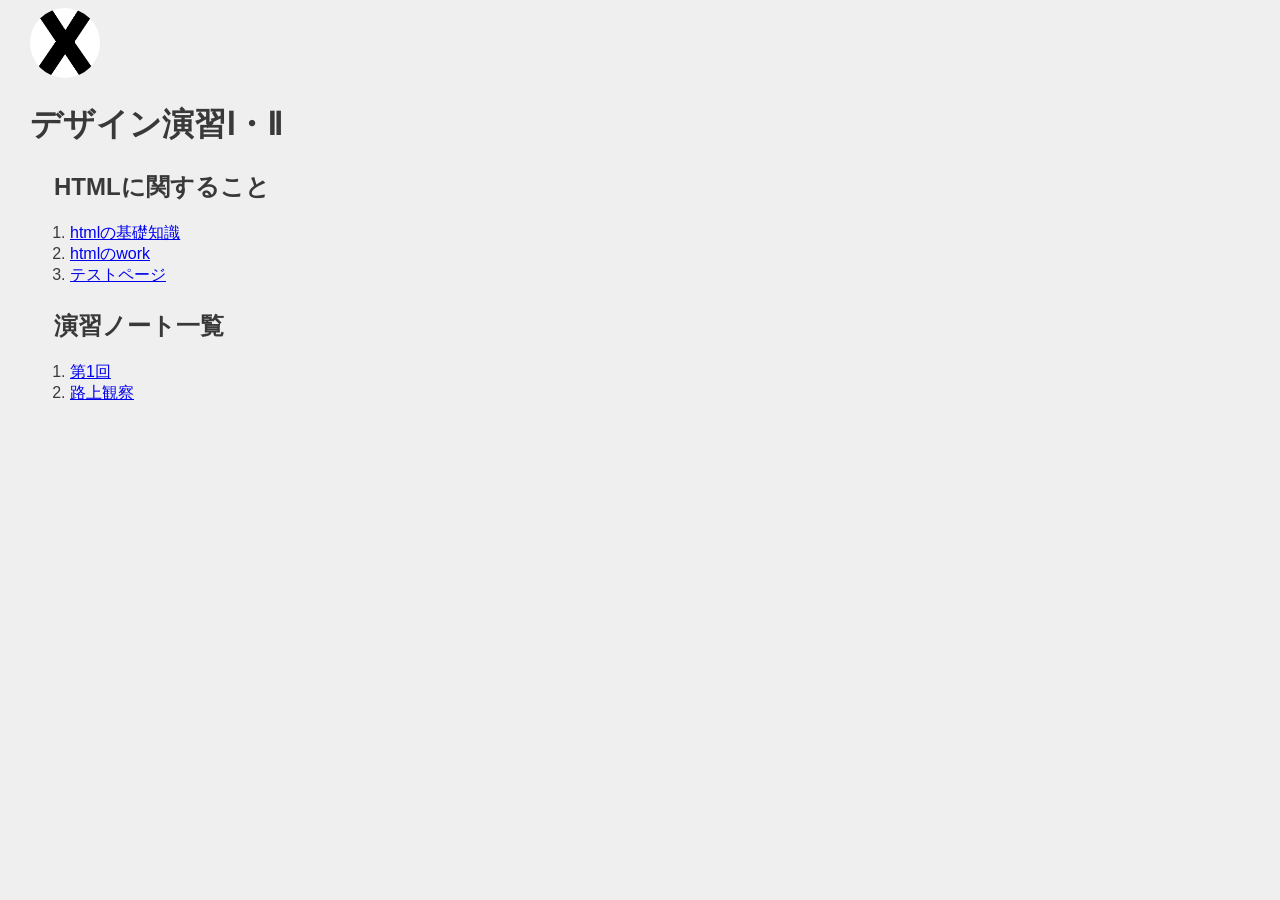
==== de12/index.html @ 125de4e1 "20261019" ====
<!DOCTYPE html>
<html lang="jp">
<head>
    <meta charset="UTF-8">
    <title>XBP_HPsample</title>
    <link rel="stylesheet" href="./css/style.css">
    <link rel="shortcut icon" href="./images/xbp.ico">
</head>
<body>
    <logotohome>
    <a href="../index.html"><img src="./images/0_XBlogo.png" alt=""></a>
    </logotohome>
    <h1>デザイン演習Ⅰ・Ⅱ</h1>
        <h2>HTMLに関すること</h2>
        <ol>
            <li><a href="./hp1.html" target="_blank">htmlの基礎知識</a></li>
            <li><a href="./hp2.html" target="_blank">htmlのwork</a></li>
            <li><a href="./test.html" target="_blank">テストページ</a></li>
        </ol>
        <h2>演習ノート一覧</h2>
        <ol>
            <li><a href="./1.html" target="_blank">第1回</a></li>
            <li><a href="./2.html" target="_blank">路上観察</a></li>
            



    
<br>
<br>


</body>
</html>
---- de12/css/style.css ----
@charset "utf-8";
/* 冒頭でimport */
@import url('https://fonts.googleapis.com/css?family=Raleway:700&display=swap');
@import url('https://fonts.googleapis.com/css?family=M+PLUS+Rounded+1c:400,700&display=swap&subset=japanese');
/* フォントを指定したいところで */

logo img{
    border-radius: 50%;
    width: 150px;
    height: 150px;
    object-fit: cover; /* 画像のトリミング */
}

logotohome img{
    border-radius: 70%;
    width: 70px;
    height: 70px;
    object-fit: cover; /* 画像のトリミング */
}



/* ========== common ========== */
html, body {
	font-size: 16px;
	font-family: sans-serif;
	color: #393939;
    margin-left: 15px;
    margin-bottom: 40px;
	background: #efefef;
}
h1{
    text-indent: 0em;
}
h2{
    margin-left: 1em;
    margin-top: 1em;
}
h3{
    margin-left: 2em;
}
div{
    margin-top: 1em;
    margin-left: 3em;
}
p{
    margin-left: 3em;
}
span.blackback{
    text-indent: 3em;
    background: #393939;
    color: #efefef;
}
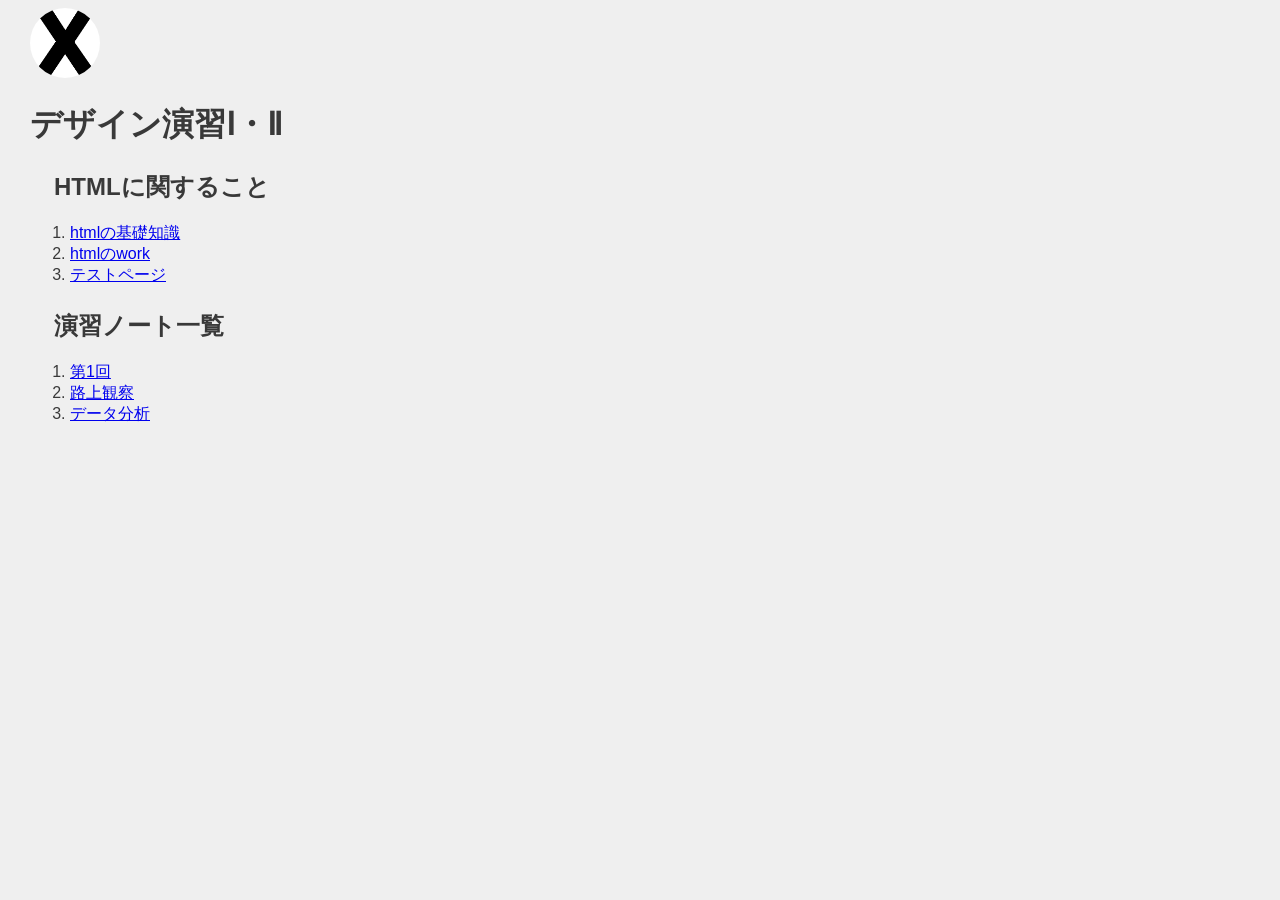
==== commit 0c77c9bd: "20261111de" ====
--- a/de12/index.html
+++ b/de12/index.html
@@ -21,6 +21,7 @@
         <ol>
             <li><a href="./1.html" target="_blank">第1回</a></li>
             <li><a href="./2.html" target="_blank">路上観察</a></li>
+            <li><a href="./3.html" target="_blank">データ分析</a></li>
             
 
 
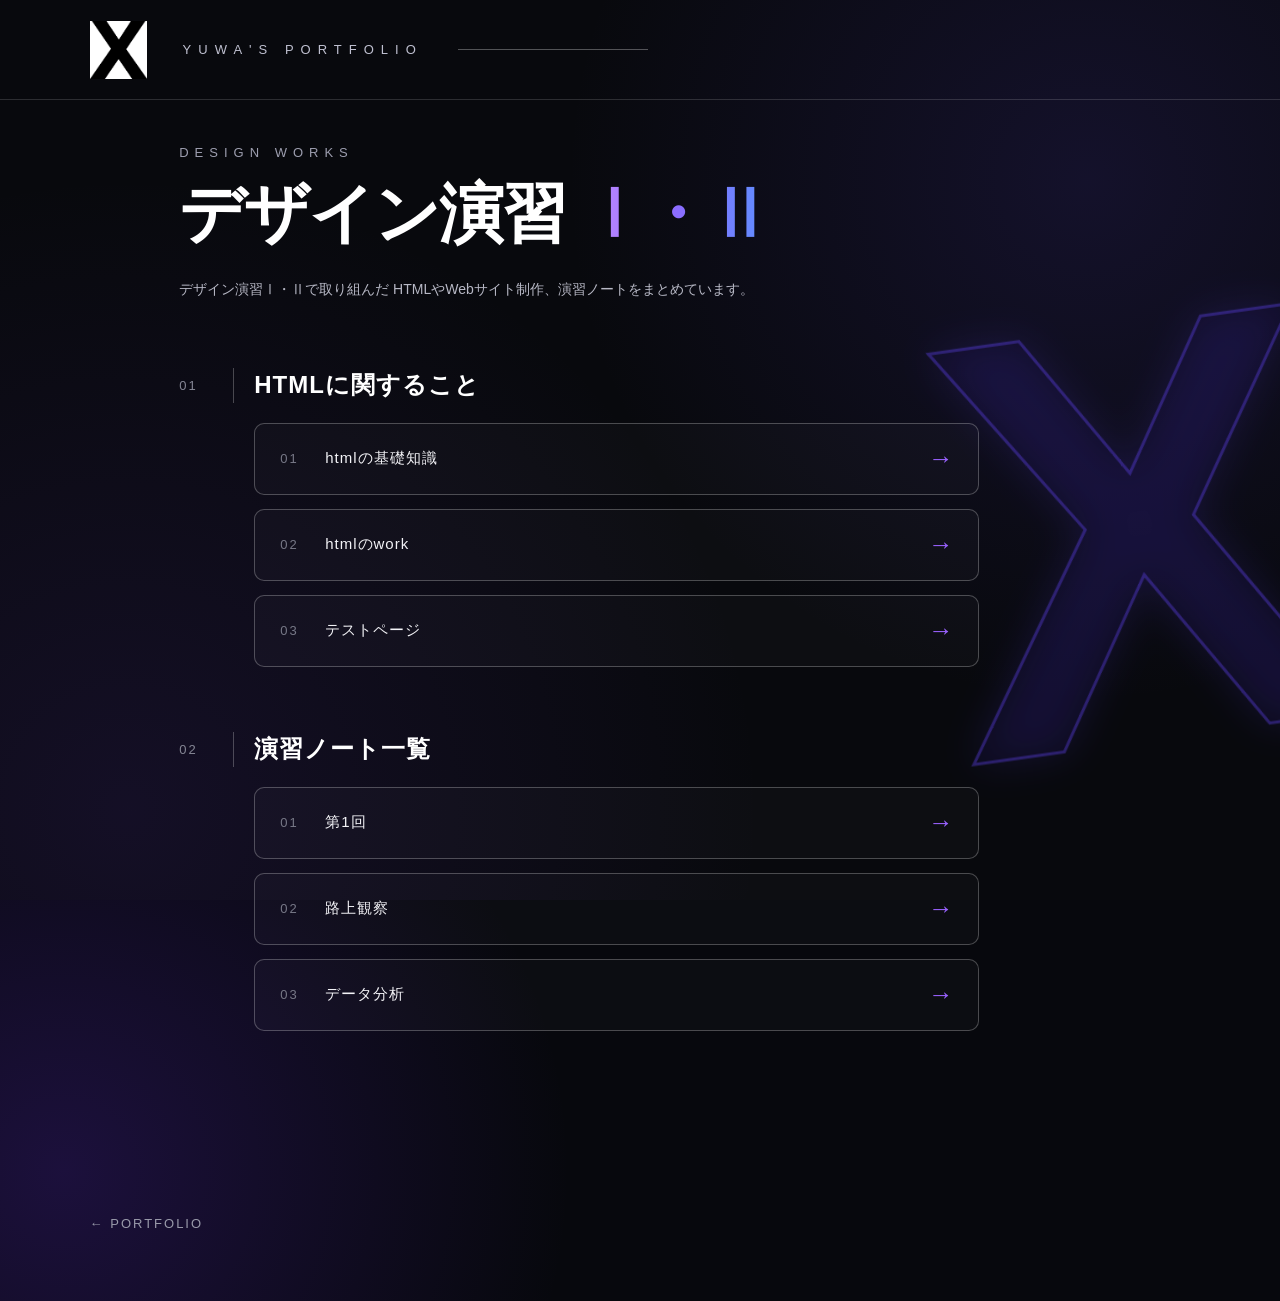
==== commit 9e49ec08: "ホームページ編集" ====
--- a/de12/index.html
+++ b/de12/index.html
@@ -1,35 +1,331 @@
 <!DOCTYPE html>
-<html lang="jp">
+<html lang="ja">
+
 <head>
+
     <meta charset="UTF-8">
-    <title>XBP_HPsample</title>
-    <link rel="stylesheet" href="./css/style.css">
-    <link rel="shortcut icon" href="./images/xbp.ico">
+
+    <title>デザイン演習Ⅰ・Ⅱ | YUWA'S PORTFOLIO</title>
+
+    <link rel="stylesheet" href="../css/style.css">
+
+    <link rel="shortcut icon" href="../images/xbp.ico">
+
 </head>
+
+
 <body>
-    <logotohome>
-    <a href="../index.html"><img src="./images/0_XBlogo.png" alt=""></a>
-    </logotohome>
-    <h1>デザイン演習Ⅰ・Ⅱ</h1>
-        <h2>HTMLに関すること</h2>
-        <ol>
-            <li><a href="./hp1.html" target="_blank">htmlの基礎知識</a></li>
-            <li><a href="./hp2.html" target="_blank">htmlのwork</a></li>
-            <li><a href="./test.html" target="_blank">テストページ</a></li>
-        </ol>
-        <h2>演習ノート一覧</h2>
-        <ol>
-            <li><a href="./1.html" target="_blank">第1回</a></li>
-            <li><a href="./2.html" target="_blank">路上観察</a></li>
-            <li><a href="./3.html" target="_blank">データ分析</a></li>
-            
-
-
-
-    
-<br>
-<br>
+
+
+<!-- ==============================
+     背景
+============================== -->
+
+<div class="page-bg"></div>
+
+<div class="big-x">
+    X
+</div>
+
+
+
+<!-- ==============================
+     ヘッダー
+============================== -->
+
+<header class="sub-header">
+
+    <a href="../index.html" class="home-logo">
+
+        <img src="../images/0_XBlogo.png" alt="XBP">
+
+    </a>
+
+
+    <div class="top-title">
+        YUWA'S PORTFOLIO
+    </div>
+
+
+    <div class="header-line"></div>
+
+</header>
+
+
+
+<!-- ==============================
+     メイン
+============================== -->
+
+<main class="sub-main">
+
+
+    <!-- 小さいタイトル -->
+
+    <p class="sub-small-title">
+        DESIGN WORKS
+    </p>
+
+
+    <!-- ページタイトル -->
+
+    <h1 class="sub-page-title">
+
+        デザイン演習
+
+        <span>
+            Ⅰ・Ⅱ
+        </span>
+
+    </h1>
+
+
+    <!-- 説明 -->
+
+    <p class="sub-description">
+
+        デザイン演習Ⅰ・Ⅱで取り組んだ
+        HTMLやWebサイト制作、演習ノートをまとめています。
+
+    </p>
+
+
+
+    <!-- =================================
+         HTMLに関すること
+    ================================= -->
+
+    <section class="portfolio-section">
+
+
+        <div class="section-heading">
+
+            <span class="section-number">
+                01
+            </span>
+
+            <h2>
+                HTMLに関すること
+            </h2>
+
+        </div>
+
+
+
+        <div class="note-list">
+
+
+            <!--
+            =================================
+            新しいページを追加するときは
+            このカードをコピーしてください
+            =================================
+            -->
+
+
+            <a href="./hp1.html"
+               target="_blank"
+               class="note-card">
+
+                <span class="note-number">
+                    01
+                </span>
+
+                <span class="note-title">
+                    htmlの基礎知識
+                </span>
+
+                <span class="note-arrow">
+                    →
+                </span>
+
+            </a>
+
+
+
+            <a href="./hp2.html"
+               target="_blank"
+               class="note-card">
+
+                <span class="note-number">
+                    02
+                </span>
+
+                <span class="note-title">
+                    htmlのwork
+                </span>
+
+                <span class="note-arrow">
+                    →
+                </span>
+
+            </a>
+
+
+
+            <a href="./test.html"
+               target="_blank"
+               class="note-card">
+
+                <span class="note-number">
+                    03
+                </span>
+
+                <span class="note-title">
+                    テストページ
+                </span>
+
+                <span class="note-arrow">
+                    →
+                </span>
+
+            </a>
+
+
+        </div>
+
+    </section>
+
+
+
+    <!-- =================================
+         演習ノート一覧
+    ================================= -->
+
+    <section class="portfolio-section">
+
+
+        <div class="section-heading">
+
+            <span class="section-number">
+                02
+            </span>
+
+            <h2>
+                演習ノート一覧
+            </h2>
+
+        </div>
+
+
+
+        <div class="note-list">
+
+
+            <!-- 第1回 -->
+
+            <a href="./1.html"
+               target="_blank"
+               class="note-card">
+
+                <span class="note-number">
+                    01
+                </span>
+
+                <span class="note-title">
+                    第1回
+                </span>
+
+                <span class="note-arrow">
+                    →
+                </span>
+
+            </a>
+
+
+
+            <!-- 路上観察 -->
+
+            <a href="./2.html"
+               target="_blank"
+               class="note-card">
+
+                <span class="note-number">
+                    02
+                </span>
+
+                <span class="note-title">
+                    路上観察
+                </span>
+
+                <span class="note-arrow">
+                    →
+                </span>
+
+            </a>
+
+
+
+            <!-- データ分析 -->
+
+            <a href="./3.html"
+               target="_blank"
+               class="note-card">
+
+                <span class="note-number">
+                    03
+                </span>
+
+                <span class="note-title">
+                    データ分析
+                </span>
+
+                <span class="note-arrow">
+                    →
+                </span>
+
+            </a>
+
+
+
+            <!--
+            =================================
+            第4回を追加するときは
+            ここをコピー
+
+            <a href="./4.html"
+               target="_blank"
+               class="note-card">
+
+                <span class="note-number">
+                    04
+                </span>
+
+                <span class="note-title">
+                    第4回
+                </span>
+
+                <span class="note-arrow">
+                    →
+                </span>
+
+            </a>
+
+            =================================
+            -->
+
+
+        </div>
+
+    </section>
+
+
+</main>
+
+
+
+<!-- ==============================
+     下部の戻るリンク
+============================== -->
+
+<a href="../index.html" class="back-home">
+
+    ← PORTFOLIO
+
+</a>
+
 
 
 </body>
-</html>
+
+</html>
--- a/css/style.css
+++ b/css/style.css
@@ -0,0 +1,1512 @@
+/* ==========================================
+   全体
+========================================== */
+
+
+/* すべての要素の余白をリセット */
+
+* {
+    box-sizing: border-box;
+
+    margin: 0;
+
+    padding: 0;
+}
+
+
+/* ページ全体 */
+
+body {
+
+    min-height: 100vh;
+
+
+    /* 背景 */
+
+    background:
+
+        radial-gradient(
+            circle at 85% 10%,
+            rgba(70, 60, 180, 0.25),
+            transparent 35%
+        ),
+
+        radial-gradient(
+            circle at 5% 90%,
+            rgba(90, 40, 200, 0.25),
+            transparent 30%
+        ),
+
+        #07080d;
+
+
+    color: white;
+
+
+    /* 文字 */
+
+    font-family:
+        "Noto Sans JP",
+        "Yu Gothic",
+        sans-serif;
+
+
+    /* 横スクロールを防ぐ */
+
+    overflow-x: hidden;
+}
+
+
+
+/* ==========================================
+   ヘッダー
+========================================== */
+
+header {
+
+    height: 100px;
+
+
+    display: flex;
+
+    align-items: center;
+
+
+    padding:
+        0 55px;
+
+
+    /* 下の線 */
+
+    border-bottom:
+        1px solid rgba(255, 255, 255, 0.15);
+
+
+    position: relative;
+
+    z-index: 10;
+}
+
+
+
+/* ==========================================
+   ロゴ
+========================================== */
+
+.logo {
+
+    display: flex;
+
+    align-items: center;
+
+    gap: 20px;
+}
+
+
+.logo img {
+
+    width: 58px;
+
+    height: 58px;
+
+    object-fit: contain;
+}
+
+
+.logo span {
+
+    font-size: 28px;
+
+    font-weight: bold;
+
+    letter-spacing: 3px;
+}
+
+
+
+/* ==========================================
+   ナビゲーション
+========================================== */
+
+nav {
+
+    margin-left: auto;
+
+
+    display: flex;
+
+    gap: 45px;
+}
+
+
+nav a {
+
+    color: white;
+
+    text-decoration: none;
+
+
+    font-size: 14px;
+
+    letter-spacing: 3px;
+
+
+    position: relative;
+
+
+    transition:
+        0.3s;
+}
+
+
+
+/* ナビゲーションの下線 */
+
+nav a::after {
+
+    content: "";
+
+
+    position: absolute;
+
+
+    left: 0;
+
+    bottom: -10px;
+
+
+    width: 0;
+
+    height: 2px;
+
+
+    background:
+
+        linear-gradient(
+            90deg,
+            #8d5cff,
+            #4d8cff
+        );
+
+
+    transition:
+        0.3s;
+}
+
+
+
+/* マウスを乗せたとき */
+
+nav a:hover {
+
+    color: #a982ff;
+}
+
+
+nav a:hover::after {
+
+    width: 100%;
+}
+
+
+
+/* ==========================================
+   メイン
+========================================== */
+
+main {
+
+    position: relative;
+
+    z-index: 2;
+
+
+    /* 上からの距離 */
+
+    padding-top: 80px;
+
+
+    /* 左からの距離 */
+
+    padding-left: 7%;
+
+
+    max-width: 900px;
+}
+
+
+
+/* ==========================================
+   YUWA'S PORTFOLIO
+========================================== */
+
+.small-title {
+
+    font-size: 14px;
+
+
+    /* 文字の間隔 */
+
+    letter-spacing: 7px;
+
+
+    color: #b9b9c9;
+
+
+    margin-bottom: 65px;
+
+
+    display: flex;
+
+    align-items: center;
+}
+
+
+
+/* 横線 */
+
+.small-title::after {
+
+    content: "";
+
+
+    width: 170px;
+
+    height: 1px;
+
+
+    background:
+        rgba(255, 255, 255, 0.4);
+
+
+    margin-left: 25px;
+}
+
+
+
+/* ==========================================
+   メインタイトル
+========================================== */
+
+h1 {
+
+    font-size: 78px;
+
+
+    /* 行間 */
+
+    line-height: 1.05;
+
+
+    font-weight: 800;
+
+
+    /* 文字間隔 */
+
+    letter-spacing: -4px;
+
+
+    margin-bottom: 35px;
+
+
+    /*
+    「ポートフォリオ一覧」が
+    途中で改行されないようにする
+    */
+
+    white-space: nowrap;
+}
+
+
+
+/* ==========================================
+   「ポートフォリオ一覧」
+========================================== */
+
+h1 span {
+
+    background:
+
+        linear-gradient(
+            90deg,
+            #ffffff 10%,
+            #e8dcff 35%,
+            #a35cff 70%,
+            #4f8cff 100%
+        );
+
+
+    /* グラデーションを文字に適用 */
+
+    -webkit-background-clip: text;
+
+    background-clip: text;
+
+
+    color: transparent;
+}
+
+
+
+/* ==========================================
+   説明文
+========================================== */
+
+.description {
+
+    color: #c0c0ca;
+
+
+    font-size: 15px;
+
+
+    line-height: 2;
+
+
+    margin-bottom: 55px;
+}
+
+
+
+/* ==========================================
+   ポートフォリオ一覧
+========================================== */
+
+.portfolio-list {
+
+    width: 705px;
+
+
+    /* 画面が狭い場合 */
+
+    max-width: 90vw;
+
+
+    display: flex;
+
+    flex-direction: column;
+
+
+    gap: 17px;
+}
+
+
+
+/* ==========================================
+   ポートフォリオカード
+========================================== */
+
+.portfolio-item {
+
+    height: 87px;
+
+
+    padding:
+        0 28px;
+
+
+    /* 枠線 */
+
+    border:
+        1px solid rgba(255, 255, 255, 0.35);
+
+
+    /* 角を丸くする */
+
+    border-radius: 13px;
+
+
+    /* 背景 */
+
+    background:
+        rgba(255, 255, 255, 0.025);
+
+
+    /* ガラスっぽくする */
+
+    backdrop-filter: blur(12px);
+
+
+    /* 横並び */
+
+    display: flex;
+
+    align-items: center;
+
+
+    /* 文字 */
+
+    color: white;
+
+    text-decoration: none;
+
+
+    position: relative;
+
+
+    transition:
+
+        transform 0.3s ease,
+
+        border-color 0.3s ease,
+
+        background 0.3s ease,
+
+        box-shadow 0.3s ease;
+}
+
+
+
+/* ==========================================
+   番号
+========================================== */
+
+.number {
+
+    color: #858593;
+
+
+    font-size: 14px;
+
+
+    letter-spacing: 2px;
+
+
+    width: 55px;
+
+
+    margin-right: 20px;
+
+
+    /* 右側の線 */
+
+    border-right:
+        1px solid rgba(255, 255, 255, 0.25);
+
+
+    height: 35px;
+
+
+    display: flex;
+
+    align-items: center;
+}
+
+
+
+/* ==========================================
+   作品名
+========================================== */
+
+.portfolio-item strong {
+
+    font-size: 17px;
+
+
+    font-weight: 500;
+
+
+    letter-spacing: 1px;
+}
+
+
+
+/* ==========================================
+   矢印
+========================================== */
+
+.arrow {
+
+    margin-left: auto;
+
+
+    font-size: 28px;
+
+
+    color: #9c64ff;
+
+
+    transition:
+        0.3s;
+}
+
+
+
+/* ==========================================
+   カードにマウスを乗せたとき
+========================================== */
+
+.portfolio-item:hover {
+
+    /* 少し右に動く */
+
+    transform:
+        translateX(10px);
+
+
+    /* 枠線を紫にする */
+
+    border-color:
+        #985cff;
+
+
+    /* 背景 */
+
+    background:
+
+        linear-gradient(
+            90deg,
+            rgba(130, 70, 255, 0.12),
+            rgba(60, 100, 255, 0.04)
+        );
+
+
+    /* 光 */
+
+    box-shadow:
+
+        0 0 35px
+        rgba(120, 70, 255, 0.15);
+}
+
+
+
+/* 矢印も動く */
+
+.portfolio-item:hover .arrow {
+
+    transform:
+        translateX(8px);
+
+
+    color: white;
+}
+
+
+
+/* ==========================================
+   背景の巨大なX
+========================================== */
+
+.big-x {
+
+    /*
+    fixedではなくabsolute
+
+    ↓
+
+    画面に固定されない
+
+    ↓
+
+    スクロールすると
+    ページと一緒に動く
+    */
+
+    position: absolute;
+
+
+
+    /* 右側 */
+
+    right: 3vw;
+
+
+
+    /*
+    Xを上げる
+
+    前より下に行きすぎないように
+    230pxに変更
+    */
+
+    top: 230px;
+
+
+
+    /* Xの大きさ */
+
+    font-size: 520px;
+
+
+    font-weight: 900;
+
+
+    line-height: 1;
+
+
+
+    /*
+    Xの中身を透明にする
+    */
+
+    color: transparent;
+
+
+
+    /*
+    Xの輪郭
+
+    以前より少し濃くしている
+    */
+
+    -webkit-text-stroke:
+        3px rgba(110, 80, 255, 0.35);
+
+
+
+    /*
+    Xの周りを少し光らせる
+    */
+
+    text-shadow:
+        0 0 30px
+        rgba(100, 70, 255, 0.15);
+
+
+
+    /*
+    少し斜めにする
+    */
+
+    transform:
+        rotate(-8deg);
+
+
+
+    /*
+    背景なので
+    文字やカードより後ろ
+    */
+
+    z-index: 0;
+
+
+
+    /*
+    Xがクリックの邪魔をしない
+    */
+
+    pointer-events: none;
+}
+
+
+
+/* ==========================================
+   スマートフォン
+========================================== */
+
+@media (max-width: 700px) {
+
+
+    /* ヘッダー */
+
+    header {
+
+        height: 80px;
+
+        padding:
+            0 25px;
+    }
+
+
+
+    /* ロゴ */
+
+    .logo img {
+
+        width: 45px;
+
+        height: 45px;
+    }
+
+
+    .logo span {
+
+        font-size: 22px;
+    }
+
+
+
+    /* ナビゲーションを隠す */
+
+    nav {
+
+        display: none;
+    }
+
+
+
+    /* メイン */
+
+    main {
+
+        padding:
+            60px 25px;
+    }
+
+
+
+    /* 小さいタイトル */
+
+    .small-title {
+
+        font-size: 11px;
+
+        letter-spacing: 5px;
+
+        margin-bottom: 45px;
+    }
+
+
+    .small-title::after {
+
+        width: 70px;
+    }
+
+
+
+    /* メインタイトル */
+
+    h1 {
+
+        font-size: 48px;
+
+        letter-spacing: -2px;
+
+
+        /*
+        スマホでは
+        画面幅に合わせて改行可能
+        */
+
+        white-space: normal;
+    }
+
+
+
+    /* 説明 */
+
+    .description {
+
+        font-size: 13px;
+    }
+
+
+
+    /* 一覧 */
+
+    .portfolio-list {
+
+        width: 100%;
+    }
+
+
+
+    /* カード */
+
+    .portfolio-item {
+
+        height: 75px;
+
+        padding:
+            0 20px;
+    }
+
+
+
+    /* カードの文字 */
+
+    .portfolio-item strong {
+
+        font-size: 13px;
+    }
+
+
+
+    /* スマホのX */
+
+    .big-x {
+
+        font-size: 400px;
+
+        right: -100px;
+
+        top: 450px;
+    }
+
+}
+/* ==========================================
+   デザイン演習ページ
+   2階層目
+========================================== */
+
+
+/* ==========================================
+   ページ全体
+========================================== */
+
+.page-bg {
+
+    position: fixed;
+
+    inset: 0;
+
+    z-index: -3;
+
+    background:
+        radial-gradient(
+            circle at 85% 20%,
+            rgba(75, 55, 180, 0.18),
+            transparent 40%
+        ),
+        radial-gradient(
+            circle at 10% 90%,
+            rgba(90, 50, 180, 0.15),
+            transparent 45%
+        ),
+        #08090d;
+
+}
+
+
+
+/* ==========================================
+   背景のX
+========================================== */
+
+.big-x {
+
+    position: fixed;
+
+    right: -80px;
+
+    bottom: -250px;
+
+    z-index: -1;
+
+    font-size: 600px;
+
+    line-height: 1;
+
+    font-weight: 900;
+
+    color: rgba(20, 15, 60, 0.25);
+
+    -webkit-text-stroke:
+        3px rgba(100, 70, 255, 0.35);
+
+    text-shadow:
+        0 0 40px rgba(90, 60, 255, 0.15);
+
+    pointer-events: none;
+
+}
+
+
+
+/* ==========================================
+   ヘッダー
+========================================== */
+
+.sub-header {
+
+    width: 100%;
+
+    height: 100px;
+
+    display: flex;
+
+    align-items: center;
+
+    padding-left: 7%;
+
+    box-sizing: border-box;
+
+    position: relative;
+
+    z-index: 5;
+
+}
+
+
+
+/* ==========================================
+   XBPロゴ
+========================================== */
+
+.home-logo {
+
+    display: block;
+
+    width: 58px;
+
+    height: 58px;
+
+}
+
+
+
+.home-logo img {
+
+    width: 100%;
+
+    height: 100%;
+
+    object-fit: contain;
+
+}
+
+
+
+/* ==========================================
+   YUWA'S PORTFOLIO
+========================================== */
+
+.top-title {
+
+    margin-left: 35px;
+
+    font-size: 13px;
+
+    letter-spacing: 7px;
+
+    color: #bfc0d0;
+
+    white-space: nowrap;
+
+}
+
+
+
+/* 横線 */
+
+.header-line {
+
+    width: 190px;
+
+    height: 1px;
+
+    margin-left: 35px;
+
+    background:
+        rgba(255,255,255,0.3);
+
+}
+
+
+
+/* ==========================================
+   メイン
+========================================== */
+
+.sub-main {
+
+    width: 900px;
+
+    max-width: 82vw;
+
+    margin-left: 7%;
+
+    padding-top: 45px;
+
+    padding-bottom: 120px;
+
+    position: relative;
+
+    z-index: 2;
+
+}
+
+
+
+/* ==========================================
+   小さいタイトル
+========================================== */
+
+.sub-small-title {
+
+    font-size: 13px;
+
+    letter-spacing: 6px;
+
+    color: #9d9eaf;
+
+    margin-bottom: 18px;
+
+}
+
+
+
+/* ==========================================
+   ページタイトル
+========================================== */
+
+.sub-page-title {
+
+    margin: 0;
+
+    font-size: 65px;
+
+    line-height: 1.1;
+
+    letter-spacing: -2px;
+
+    font-weight: 800;
+
+    color: white;
+
+}
+
+
+
+/* Ⅰ・Ⅱ */
+
+.sub-page-title span {
+
+    background:
+        linear-gradient(
+            90deg,
+            #c38cff 0%,
+            #8c6cff 50%,
+            #5e8fff 100%
+        );
+
+    -webkit-background-clip: text;
+
+    background-clip: text;
+
+    color: transparent;
+
+}
+
+
+
+/* ==========================================
+   説明
+========================================== */
+
+.sub-description {
+
+    margin-top: 25px;
+
+    margin-bottom: 65px;
+
+    max-width: 720px;
+
+    color: #b7b8c5;
+
+    font-size: 14px;
+
+    line-height: 2;
+
+}
+
+
+
+/* ==========================================
+   セクション
+========================================== */
+
+.portfolio-section {
+
+    width: 800px;
+
+    max-width: 100%;
+
+    margin-bottom: 65px;
+
+}
+
+
+
+/* ==========================================
+   セクションタイトル
+========================================== */
+
+.section-heading {
+
+    display: flex;
+
+    align-items: center;
+
+    margin-bottom: 20px;
+
+}
+
+
+
+/* 01 / 02 */
+
+.section-number {
+
+    width: 55px;
+
+    min-width: 55px;
+
+    height: 35px;
+
+    display: flex;
+
+    align-items: center;
+
+    color: #858694;
+
+    font-size: 13px;
+
+    letter-spacing: 2px;
+
+    border-right:
+        1px solid
+        rgba(255,255,255,0.25);
+
+}
+
+
+
+/* タイトル */
+
+.section-heading h2 {
+
+    margin: 0 0 0 20px;
+
+    font-size: 24px;
+
+    font-weight: 600;
+
+    color: white;
+
+    letter-spacing: 1px;
+
+}
+
+
+
+/* ==========================================
+   カード一覧
+========================================== */
+
+.note-list {
+
+    display: flex;
+
+    flex-direction: column;
+
+    gap: 14px;
+
+    padding-left: 75px;
+
+}
+
+
+
+/* ==========================================
+   カード
+========================================== */
+
+.note-card {
+
+    width: 100%;
+
+    min-height: 72px;
+
+    box-sizing: border-box;
+
+    padding:
+        0 25px;
+
+    display: flex;
+
+    align-items: center;
+
+    text-decoration: none;
+
+    color: white;
+
+    border:
+        1px solid
+        rgba(255,255,255,0.25);
+
+    border-radius: 10px;
+
+    background:
+        rgba(255,255,255,0.025);
+
+    transition:
+        transform 0.25s ease,
+        border-color 0.25s ease,
+        background 0.25s ease,
+        box-shadow 0.25s ease;
+
+}
+
+
+
+/* ==========================================
+   番号
+========================================== */
+
+.note-number {
+
+    width: 45px;
+
+    min-width: 45px;
+
+    font-size: 13px;
+
+    letter-spacing: 2px;
+
+    color: #777887;
+
+}
+
+
+
+/* ==========================================
+   タイトル
+========================================== */
+
+.note-title {
+
+    font-size: 15px;
+
+    font-weight: 500;
+
+    letter-spacing: 1px;
+
+    color: #f3f3f7;
+
+}
+
+
+
+/* ==========================================
+   矢印
+========================================== */
+
+.note-arrow {
+
+    margin-left: auto;
+
+    font-size: 25px;
+
+    color: #9a62ff;
+
+    transition:
+        transform 0.25s ease,
+        color 0.25s ease;
+
+}
+
+
+
+/* ==========================================
+   ホバー
+========================================== */
+
+.note-card:hover {
+
+    transform:
+        translateX(8px);
+
+    border-color:
+        rgba(145,95,255,0.8);
+
+    background:
+        linear-gradient(
+            90deg,
+            rgba(120,70,255,0.12),
+            rgba(80,100,255,0.04)
+        );
+
+    box-shadow:
+        0 0 25px
+        rgba(120,80,255,0.12);
+
+}
+
+
+
+.note-card:hover .note-arrow {
+
+    transform:
+        translateX(8px);
+
+    color: white;
+
+}
+
+
+
+/* ==========================================
+   PORTFOLIOへ戻る
+========================================== */
+
+.back-home {
+
+    display: block;
+
+    width: fit-content;
+
+    margin-left: 7%;
+
+    margin-bottom: 70px;
+
+    color: #999aaa;
+
+    text-decoration: none;
+
+    font-size: 13px;
+
+    letter-spacing: 2px;
+
+    transition:
+        0.25s ease;
+
+}
+
+
+
+.back-home:hover {
+
+    color: white;
+
+    transform:
+        translateX(5px);
+
+}
+
+
+
+/* ==========================================
+   スマートフォン
+========================================== */
+
+@media (max-width: 700px) {
+
+
+    .sub-header {
+
+        height: 80px;
+
+        padding-left: 25px;
+
+    }
+
+
+    .home-logo {
+
+        width: 45px;
+
+        height: 45px;
+
+    }
+
+
+    .top-title {
+
+        margin-left: 20px;
+
+        font-size: 10px;
+
+        letter-spacing: 4px;
+
+    }
+
+
+    .header-line {
+
+        display: none;
+
+    }
+
+
+    .sub-main {
+
+        max-width: none;
+
+        width: auto;
+
+        margin-left: 25px;
+
+        margin-right: 25px;
+
+        padding-top: 35px;
+
+    }
+
+
+    .sub-page-title {
+
+        font-size: 45px;
+
+        letter-spacing: -1px;
+
+    }
+
+
+    .sub-description {
+
+        font-size: 12px;
+
+        margin-bottom: 45px;
+
+    }
+
+
+    .portfolio-section {
+
+        width: 100%;
+
+    }
+
+
+    .section-heading h2 {
+
+        font-size: 19px;
+
+    }
+
+
+    .note-list {
+
+        padding-left: 0;
+
+    }
+
+
+    .note-card {
+
+        min-height: 62px;
+
+        padding:
+            0 18px;
+
+    }
+
+
+    .note-title {
+
+        font-size: 13px;
+
+    }
+
+
+    .big-x {
+
+        font-size: 350px;
+
+        right: -120px;
+
+        bottom: -100px;
+
+    }
+
+
+    .back-home {
+
+        margin-left: 25px;
+
+    }
+
+}
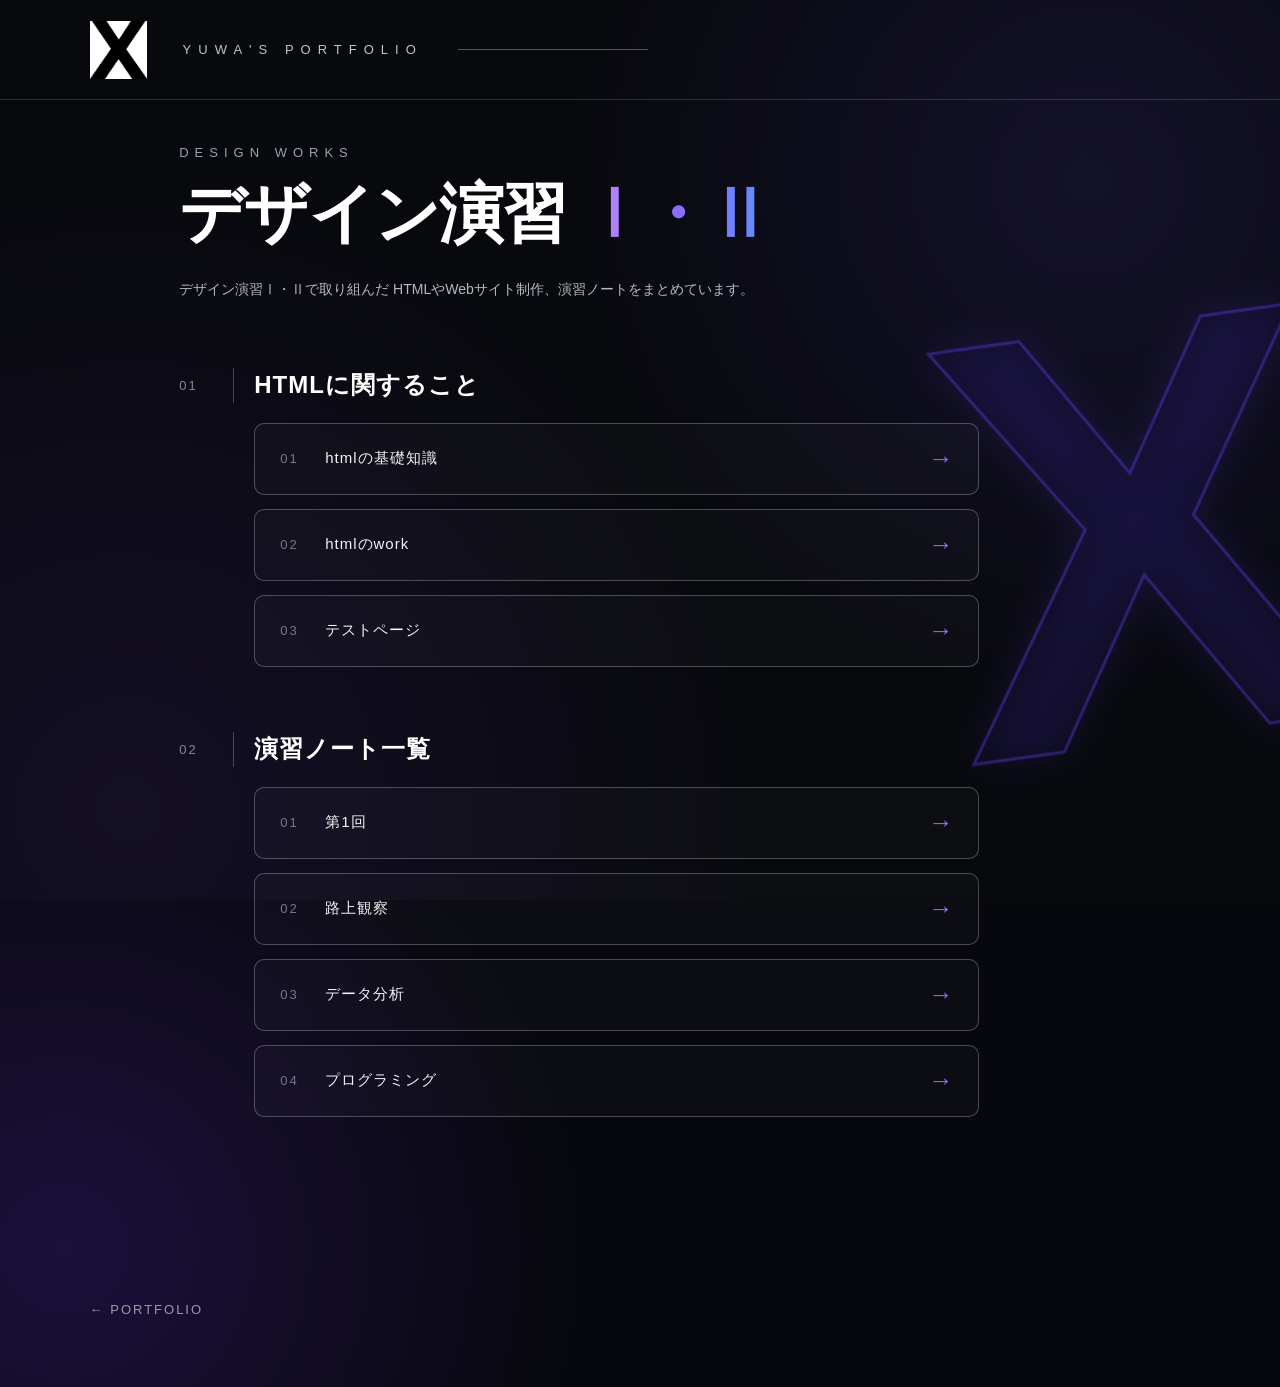
==== commit 93cba5ed: "20261123" ====
--- a/de12/index.html
+++ b/de12/index.html
@@ -275,6 +275,23 @@
                 </span>
 
             </a>
+            <a href="./4.html"
+               target="_blank"
+               class="note-card">
+
+                <span class="note-number">
+                    04
+                </span>
+
+                <span class="note-title">
+                    プログラミング
+                </span>
+
+                <span class="note-arrow">
+                    →
+                </span>
+
+            </a>
 
 
 
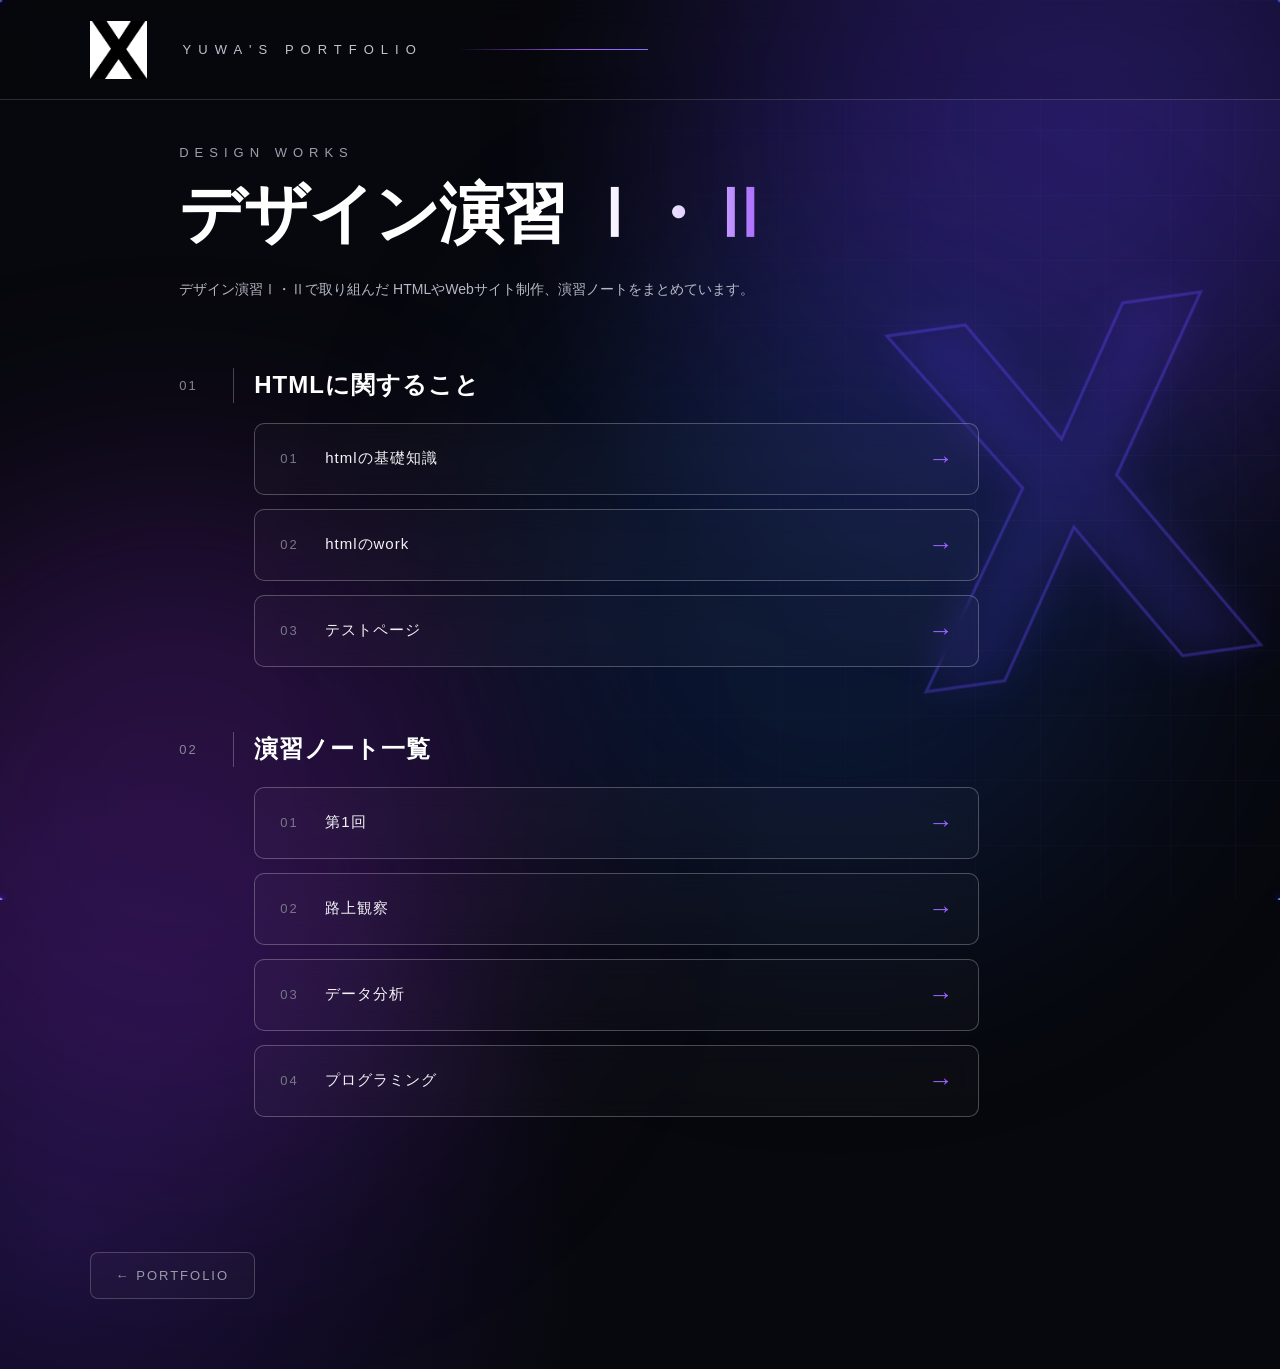
==== commit e73424dc: "20261124サイト変更" ====
--- a/de12/index.html
+++ b/de12/index.html
@@ -1,3 +1,4 @@
+
 <!DOCTYPE html>
 <html lang="ja">
 
@@ -5,344 +6,1108 @@
 
     <meta charset="UTF-8">
 
+    <meta name="viewport"
+          content="width=device-width, initial-scale=1.0">
+
     <title>デザイン演習Ⅰ・Ⅱ | YUWA'S PORTFOLIO</title>
 
     <link rel="stylesheet" href="../css/style.css">
 
     <link rel="shortcut icon" href="../images/xbp.ico">
 
+
+    <style>
+
+        /* =================================
+           ページタイトル
+        ================================= */
+
+        .sub-page-title {
+
+            animation:
+                fadeUp 1s 0.3s ease both;
+
+        }
+
+        .sub-page-title span {
+
+            background:
+
+                linear-gradient(
+                    90deg,
+                    #ffffff,
+                    #c38cff,
+                    #a35cff,
+                    #4f8cff,
+                    #69dfff,
+                    #ffffff
+                );
+
+            background-size: 300% 100%;
+
+            -webkit-background-clip: text;
+
+            background-clip: text;
+
+            color: transparent;
+
+            animation:
+                gradientFlow 6s infinite ease-in-out;
+
+        }
+
+
+        /* =================================
+           小さいタイトルと説明
+        ================================= */
+
+        .sub-small-title {
+
+            animation:
+                fadeUp 0.8s 0.1s ease both;
+
+        }
+
+        .sub-description {
+
+            animation:
+                fadeUp 1s 0.5s ease both;
+
+        }
+
+
+        /* =================================
+           ヘッダー
+        ================================= */
+
+        .sub-header {
+
+            animation:
+                headerAppear 0.8s ease both;
+
+        }
+
+        .home-logo img {
+
+            transition: 0.4s ease;
+
+        }
+
+        .home-logo:hover img {
+
+            transform: scale(1.1);
+
+            filter:
+                drop-shadow(0 0 15px #a35cff);
+
+        }
+
+
+        /* =================================
+           ヘッダーの動く横線
+        ================================= */
+
+        .header-line {
+
+            background:
+
+                linear-gradient(
+                    90deg,
+                    transparent,
+                    #a35cff,
+                    #4f8cff,
+                    transparent
+                );
+
+            background-size: 200% 100%;
+
+            animation:
+                lineFlow 5s infinite linear;
+
+        }
+
+
+        /* =================================
+           セクションタイトル
+        ================================= */
+
+        .section-heading h2 {
+
+            transition: 0.3s ease;
+
+        }
+
+        .portfolio-section:hover
+        .section-heading h2 {
+
+            text-shadow:
+                0 0 20px rgba(160, 100, 255, 0.5);
+
+        }
+
+
+        /* =================================
+           ノートカード
+        ================================= */
+
+        .note-card {
+
+            position: relative;
+
+            overflow: hidden;
+
+            backdrop-filter: blur(12px);
+
+            transition:
+
+                transform 0.4s ease,
+
+                border-color 0.4s ease,
+
+                background 0.4s ease,
+
+                box-shadow 0.4s ease;
+
+        }
+
+        .note-card > * {
+
+            position: relative;
+
+            z-index: 2;
+
+        }
+
+        .note-card:hover {
+
+            transform:
+                translateX(10px) scale(1.015);
+
+            border-color: #a675ff;
+
+            box-shadow:
+
+                0 0 30px rgba(140, 80, 255, 0.3),
+
+                inset 0 0 20px rgba(100, 60, 255, 0.08);
+
+        }
+
+        .note-card:active {
+
+            transform: scale(0.98);
+
+        }
+
+
+        /* =================================
+           カードを横切る光
+        ================================= */
+
+        .note-card::before {
+
+            content: "";
+
+            position: absolute;
+
+            inset: 0;
+
+            background:
+
+                linear-gradient(
+                    110deg,
+                    transparent,
+                    rgba(255, 255, 255, 0.15),
+                    transparent
+                );
+
+            transform: translateX(-100%);
+
+            transition: transform 0.7s ease;
+
+            pointer-events: none;
+
+        }
+
+        .note-card:hover::before {
+
+            transform: translateX(100%);
+
+        }
+
+
+        /* =================================
+           カード内部のマウス追従
+        ================================= */
+
+        .note-card::after {
+
+            content: "";
+
+            position: absolute;
+
+            inset: 0;
+
+            background:
+
+                radial-gradient(
+                    circle at
+                    var(--mouse-x, 50%)
+                    var(--mouse-y, 50%),
+                    rgba(165, 110, 255, 0.25),
+                    transparent 180px
+                );
+
+            opacity: 0;
+
+            transition: opacity 0.3s ease;
+
+            pointer-events: none;
+
+        }
+
+        .note-card:hover::after {
+
+            opacity: 1;
+
+        }
+
+
+        /* =================================
+           スクロール時の登場演出
+        ================================= */
+
+        .reveal {
+
+            opacity: 0;
+
+            transform: translateY(30px);
+
+            transition:
+
+                opacity 0.8s ease,
+
+                transform 0.8s ease;
+
+        }
+
+        .reveal.visible {
+
+            opacity: 1;
+
+            transform: translateY(0);
+
+        }
+
+
+        /* =================================
+           戻るボタン
+        ================================= */
+
+        .back-home {
+
+            position: relative;
+
+            z-index: 3;
+
+            padding: 15px 25px;
+
+            border:
+                1px solid rgba(255, 255, 255, 0.2);
+
+            border-radius: 8px;
+
+            background:
+                rgba(255, 255, 255, 0.025);
+
+        }
+
+        .back-home:hover {
+
+            border-color: #a35cff;
+
+            color: white;
+
+            box-shadow:
+                0 0 20px rgba(140, 80, 255, 0.3);
+
+        }
+
+
+        /* =================================
+           スマートフォン対応
+        ================================= */
+
+        @media (max-width: 700px) {
+
+            .note-card:hover {
+
+                transform: translateX(4px);
+
+            }
+
+            .sub-page-title {
+
+                font-size: clamp(30px, 8vw, 45px);
+
+            }
+
+        }
+
+
+        /* アニメーション軽減設定 */
+
+        @media (prefers-reduced-motion: reduce) {
+
+            .reveal {
+
+                opacity: 1 !important;
+
+                transform: none !important;
+
+                transition: none !important;
+
+            }
+
+        }
+
+    </style>
+
 </head>
 
 
-<body>
-
-
-<!-- ==============================
-     背景
-============================== -->
-
-<div class="page-bg"></div>
-
-<div class="big-x">
-    X
-</div>
-
-
-
-<!-- ==============================
-     ヘッダー
-============================== -->
-
-<header class="sub-header">
-
-    <a href="../index.html" class="home-logo">
-
-        <img src="../images/0_XBlogo.png" alt="XBP">
+<body class="portfolio-home">
+
+
+    <!-- =================================
+         動く背景
+    ================================= -->
+
+    <div class="aurora aurora-1"></div>
+
+    <div class="aurora aurora-2"></div>
+
+    <div class="aurora aurora-3"></div>
+
+    <div class="background-grid"></div>
+
+    <div class="mouse-light"></div>
+
+    <canvas id="particles" aria-hidden="true"></canvas>
+
+    <div class="big-x" aria-hidden="true">
+        X
+    </div>
+
+
+    <!-- =================================
+         ヘッダー
+    ================================= -->
+
+    <header class="sub-header">
+
+        <a href="../index.html" class="home-logo">
+
+            <img src="../images/0_XBlogo.png" alt="XBP">
+
+        </a>
+
+        <div class="top-title">
+
+            YUWA'S PORTFOLIO
+
+        </div>
+
+        <div class="header-line"></div>
+
+    </header>
+
+
+    <!-- =================================
+         メイン
+    ================================= -->
+
+    <main class="sub-main">
+
+
+        <p class="sub-small-title">
+
+            DESIGN WORKS
+
+        </p>
+
+
+        <h1 class="sub-page-title">
+
+            デザイン演習
+
+            <span>Ⅰ・Ⅱ</span>
+
+        </h1>
+
+
+        <p class="sub-description">
+
+            デザイン演習Ⅰ・Ⅱで取り組んだ
+            HTMLやWebサイト制作、演習ノートをまとめています。
+
+        </p>
+
+
+        <!-- =================================
+             HTMLに関すること
+        ================================= -->
+
+        <section class="portfolio-section">
+
+
+            <div class="section-heading">
+
+                <span class="section-number">01</span>
+
+                <h2>HTMLに関すること</h2>
+
+            </div>
+
+
+            <div class="note-list">
+
+
+                <a href="./hp1.html"
+                   target="_blank"
+                   rel="noopener"
+                   class="note-card">
+
+                    <span class="note-number">01</span>
+
+                    <span class="note-title">
+                        htmlの基礎知識
+                    </span>
+
+                    <span class="note-arrow">→</span>
+
+                </a>
+
+
+                <a href="./hp2.html"
+                   target="_blank"
+                   rel="noopener"
+                   class="note-card">
+
+                    <span class="note-number">02</span>
+
+                    <span class="note-title">
+                        htmlのwork
+                    </span>
+
+                    <span class="note-arrow">→</span>
+
+                </a>
+
+
+                <a href="./test.html"
+                   target="_blank"
+                   rel="noopener"
+                   class="note-card">
+
+                    <span class="note-number">03</span>
+
+                    <span class="note-title">
+                        テストページ
+                    </span>
+
+                    <span class="note-arrow">→</span>
+
+                </a>
+
+
+            </div>
+
+        </section>
+
+
+        <!-- =================================
+             演習ノート一覧
+        ================================= -->
+
+        <section class="portfolio-section">
+
+
+            <div class="section-heading">
+
+                <span class="section-number">02</span>
+
+                <h2>演習ノート一覧</h2>
+
+            </div>
+
+
+            <div class="note-list">
+
+
+                <!-- 第1回 -->
+
+                <a href="./1.html"
+                   target="_blank"
+                   rel="noopener"
+                   class="note-card">
+
+                    <span class="note-number">01</span>
+
+                    <span class="note-title">
+                        第1回
+                    </span>
+
+                    <span class="note-arrow">→</span>
+
+                </a>
+
+
+                <!-- 路上観察 -->
+
+                <a href="./2.html"
+                   target="_blank"
+                   rel="noopener"
+                   class="note-card">
+
+                    <span class="note-number">02</span>
+
+                    <span class="note-title">
+                        路上観察
+                    </span>
+
+                    <span class="note-arrow">→</span>
+
+                </a>
+
+
+                <!-- データ分析 -->
+
+                <a href="./3.html"
+                   target="_blank"
+                   rel="noopener"
+                   class="note-card">
+
+                    <span class="note-number">03</span>
+
+                    <span class="note-title">
+                        データ分析
+                    </span>
+
+                    <span class="note-arrow">→</span>
+
+                </a>
+
+
+                <!-- プログラミング -->
+
+                <a href="./4.html"
+                   target="_blank"
+                   rel="noopener"
+                   class="note-card">
+
+                    <span class="note-number">04</span>
+
+                    <span class="note-title">
+                        プログラミング
+                    </span>
+
+                    <span class="note-arrow">→</span>
+
+                </a>
+
+
+                <!--
+
+                新しいページを追加するときは
+                以下をコピーしてください。
+
+                <a href="./5.html"
+                   target="_blank"
+                   rel="noopener"
+                   class="note-card">
+
+                    <span class="note-number">05</span>
+
+                    <span class="note-title">
+                        新しい作品名
+                    </span>
+
+                    <span class="note-arrow">→</span>
+
+                </a>
+
+                -->
+
+
+            </div>
+
+        </section>
+
+
+    </main>
+
+
+    <!-- =================================
+         戻るボタン
+    ================================= -->
+
+    <a href="../index.html" class="back-home">
+
+        ← PORTFOLIO
 
     </a>
 
 
-    <div class="top-title">
-        YUWA'S PORTFOLIO
-    </div>
-
-
-    <div class="header-line"></div>
-
-</header>
-
-
-
-<!-- ==============================
-     メイン
-============================== -->
-
-<main class="sub-main">
-
-
-    <!-- 小さいタイトル -->
-
-    <p class="sub-small-title">
-        DESIGN WORKS
-    </p>
-
-
-    <!-- ページタイトル -->
-
-    <h1 class="sub-page-title">
-
-        デザイン演習
-
-        <span>
-            Ⅰ・Ⅱ
-        </span>
-
-    </h1>
-
-
-    <!-- 説明 -->
-
-    <p class="sub-description">
-
-        デザイン演習Ⅰ・Ⅱで取り組んだ
-        HTMLやWebサイト制作、演習ノートをまとめています。
-
-    </p>
-
-
-
     <!-- =================================
-         HTMLに関すること
+         JavaScript
     ================================= -->
 
-    <section class="portfolio-section">
-
-
-        <div class="section-heading">
-
-            <span class="section-number">
-                01
-            </span>
-
-            <h2>
-                HTMLに関すること
-            </h2>
-
-        </div>
-
-
-
-        <div class="note-list">
-
-
-            <!--
-            =================================
-            新しいページを追加するときは
-            このカードをコピーしてください
-            =================================
-            -->
-
-
-            <a href="./hp1.html"
-               target="_blank"
-               class="note-card">
-
-                <span class="note-number">
-                    01
-                </span>
-
-                <span class="note-title">
-                    htmlの基礎知識
-                </span>
-
-                <span class="note-arrow">
-                    →
-                </span>
-
-            </a>
-
-
-
-            <a href="./hp2.html"
-               target="_blank"
-               class="note-card">
-
-                <span class="note-number">
-                    02
-                </span>
-
-                <span class="note-title">
-                    htmlのwork
-                </span>
-
-                <span class="note-arrow">
-                    →
-                </span>
-
-            </a>
-
-
-
-            <a href="./test.html"
-               target="_blank"
-               class="note-card">
-
-                <span class="note-number">
-                    03
-                </span>
-
-                <span class="note-title">
-                    テストページ
-                </span>
-
-                <span class="note-arrow">
-                    →
-                </span>
-
-            </a>
-
-
-        </div>
-
-    </section>
-
-
-
-    <!-- =================================
-         演習ノート一覧
-    ================================= -->
-
-    <section class="portfolio-section">
-
-
-        <div class="section-heading">
-
-            <span class="section-number">
-                02
-            </span>
-
-            <h2>
-                演習ノート一覧
-            </h2>
-
-        </div>
-
-
-
-        <div class="note-list">
-
-
-            <!-- 第1回 -->
-
-            <a href="./1.html"
-               target="_blank"
-               class="note-card">
-
-                <span class="note-number">
-                    01
-                </span>
-
-                <span class="note-title">
-                    第1回
-                </span>
-
-                <span class="note-arrow">
-                    →
-                </span>
-
-            </a>
-
-
-
-            <!-- 路上観察 -->
-
-            <a href="./2.html"
-               target="_blank"
-               class="note-card">
-
-                <span class="note-number">
-                    02
-                </span>
-
-                <span class="note-title">
-                    路上観察
-                </span>
-
-                <span class="note-arrow">
-                    →
-                </span>
-
-            </a>
-
-
-
-            <!-- データ分析 -->
-
-            <a href="./3.html"
-               target="_blank"
-               class="note-card">
-
-                <span class="note-number">
-                    03
-                </span>
-
-                <span class="note-title">
-                    データ分析
-                </span>
-
-                <span class="note-arrow">
-                    →
-                </span>
-
-            </a>
-            <a href="./4.html"
-               target="_blank"
-               class="note-card">
-
-                <span class="note-number">
-                    04
-                </span>
-
-                <span class="note-title">
-                    プログラミング
-                </span>
-
-                <span class="note-arrow">
-                    →
-                </span>
-
-            </a>
-
-
-
-            <!--
-            =================================
-            第4回を追加するときは
-            ここをコピー
-
-            <a href="./4.html"
-               target="_blank"
-               class="note-card">
-
-                <span class="note-number">
-                    04
-                </span>
-
-                <span class="note-title">
-                    第4回
-                </span>
-
-                <span class="note-arrow">
-                    →
-                </span>
-
-            </a>
-
-            =================================
-            -->
-
-
-        </div>
-
-    </section>
-
-
-</main>
-
-
-
-<!-- ==============================
-     下部の戻るリンク
-============================== -->
-
-<a href="../index.html" class="back-home">
-
-    ← PORTFOLIO
-
-</a>
-
+    <script>
+
+
+        // アニメーション設定
+
+        const reducedMotion = window.matchMedia(
+            "(prefers-reduced-motion: reduce)"
+        );
+
+
+        // =================================
+        // マウスに追従する光
+        // =================================
+
+        const mouseLight =
+            document.querySelector(".mouse-light");
+
+        document.addEventListener(
+            "pointermove",
+            function(event) {
+
+                if (
+                    reducedMotion.matches ||
+                    event.pointerType !== "mouse"
+                ) {
+                    return;
+                }
+
+                mouseLight.style.left =
+                    event.clientX + "px";
+
+                mouseLight.style.top =
+                    event.clientY + "px";
+
+                mouseLight.style.opacity = "1";
+
+            }
+        );
+
+        document.documentElement.addEventListener(
+            "pointerleave",
+            function() {
+
+                mouseLight.style.opacity = "0";
+
+            }
+        );
+
+
+        // =================================
+        // 光の粒子
+        // =================================
+
+        const canvas =
+            document.getElementById("particles");
+
+        const ctx =
+            canvas.getContext("2d");
+
+        let particles = [];
+
+        let animationId = null;
+
+
+        // 画面サイズ
+
+        function resizeCanvas() {
+
+            canvas.width = window.innerWidth;
+
+            canvas.height = window.innerHeight;
+
+        }
+
+        resizeCanvas();
+
+        window.addEventListener(
+            "resize",
+            resizeCanvas
+        );
+
+
+        // 粒子を作る
+
+        const particleCount =
+            window.innerWidth < 700 ? 30 : 100;
+
+        for (let i = 0; i < particleCount; i++) {
+
+            particles.push({
+
+                x:
+                    Math.random() * canvas.width,
+
+                y:
+                    Math.random() * canvas.height,
+
+                size:
+                    Math.random() * 2 + 0.3,
+
+                speedX:
+                    (Math.random() - 0.5) * 0.45,
+
+                speedY:
+                    (Math.random() - 0.5) * 0.45,
+
+                opacity:
+                    Math.random() * 0.6 + 0.1,
+
+                phase:
+                    Math.random() * Math.PI * 2,
+
+                color:
+                    Math.random() > 0.5
+                        ? "160, 110, 255"
+                        : "90, 150, 255"
+
+            });
+
+        }
+
+
+        // 粒子を動かす
+
+        function animateParticles() {
+
+            ctx.clearRect(
+                0, 0,
+                canvas.width,
+                canvas.height
+            );
+
+            if (reducedMotion.matches) {
+
+                animationId = null;
+
+                return;
+
+            }
+
+            particles.forEach(function(particle) {
+
+                particle.x += particle.speedX;
+
+                particle.y += particle.speedY;
+
+                particle.phase += 0.015;
+
+
+                if (particle.x > canvas.width) {
+
+                    particle.x = 0;
+
+                }
+
+                if (particle.x < 0) {
+
+                    particle.x = canvas.width;
+
+                }
+
+                if (particle.y > canvas.height) {
+
+                    particle.y = 0;
+
+                }
+
+                if (particle.y < 0) {
+
+                    particle.y = canvas.height;
+
+                }
+
+
+                const brightness =
+                    particle.opacity *
+                    (0.65 + Math.sin(particle.phase) * 0.35);
+
+
+                ctx.beginPath();
+
+                ctx.arc(
+                    particle.x,
+                    particle.y,
+                    particle.size,
+                    0,
+                    Math.PI * 2
+                );
+
+                ctx.fillStyle =
+                    "rgba(" +
+                    particle.color +
+                    "," +
+                    brightness +
+                    ")";
+
+                ctx.shadowBlur = 10;
+
+                ctx.shadowColor =
+                    "rgb(" + particle.color + ")";
+
+                ctx.fill();
+
+            });
+
+            animationId =
+                requestAnimationFrame(animateParticles);
+
+        }
+
+
+        if (ctx && !reducedMotion.matches) {
+
+            animateParticles();
+
+        }
+
+
+        // アニメーション設定変更への対応
+
+        reducedMotion.addEventListener(
+            "change",
+            function() {
+
+                if (!ctx) {
+
+                    return;
+
+                }
+
+                if (reducedMotion.matches) {
+
+                    cancelAnimationFrame(animationId);
+
+                    animationId = null;
+
+                    ctx.clearRect(
+                        0, 0,
+                        canvas.width,
+                        canvas.height
+                    );
+
+                    mouseLight.style.opacity = "0";
+
+                } else if (animationId === null) {
+
+                    animateParticles();
+
+                }
+
+            }
+        );
+
+
+        // =================================
+        // カード内のマウス追従
+        // =================================
+
+        document.querySelectorAll(".note-card").forEach(
+            function(card) {
+
+                card.addEventListener(
+                    "pointermove",
+                    function(event) {
+
+                        if (reducedMotion.matches) {
+
+                            return;
+
+                        }
+
+                        const rect =
+                            card.getBoundingClientRect();
+
+                        const x =
+                            event.clientX - rect.left;
+
+                        const y =
+                            event.clientY - rect.top;
+
+                        card.style.setProperty(
+                            "--mouse-x",
+                            x + "px"
+                        );
+
+                        card.style.setProperty(
+                            "--mouse-y",
+                            y + "px"
+                        );
+
+                    }
+                );
+
+            }
+        );
+
+
+        // =================================
+        // スクロール時の登場アニメーション
+        // =================================
+
+        if (
+            !reducedMotion.matches &&
+            "IntersectionObserver" in window
+        ) {
+
+            const observer =
+                new IntersectionObserver(
+
+                    function(entries) {
+
+                        entries.forEach(
+                            function(entry) {
+
+                                if (entry.isIntersecting) {
+
+                                    entry.target.classList.add(
+                                        "visible"
+                                    );
+
+                                    observer.unobserve(
+                                        entry.target
+                                    );
+
+                                }
+
+                            }
+                        );
+
+                    },
+
+                    {
+                        threshold: 0.1
+                    }
+
+                );
+
+
+            document.querySelectorAll(
+                ".section-heading, .note-list > .note-card, .back-home"
+            ).forEach(function(element) {
+
+                element.classList.add("reveal");
+
+                observer.observe(element);
+
+            });
+
+        }
+
+
+        // =================================
+        // ページ切り替え
+        // =================================
+
+        let isLeaving = false;
+
+        document.querySelectorAll("a[href]").forEach(
+            function(link) {
+
+                link.addEventListener(
+                    "click",
+                    function(event) {
+
+                        const destination =
+                            link.getAttribute("href");
+
+                        if (
+
+                            event.defaultPrevented ||
+
+                            event.button !== 0 ||
+
+                            !destination ||
+
+                            destination.startsWith("#") ||
+
+                            link.origin !== window.location.origin ||
+
+                            link.hasAttribute("download") ||
+
+                            (link.target && link.target !== "_self") ||
+
+                            event.ctrlKey ||
+
+                            event.metaKey ||
+
+                            event.shiftKey ||
+
+                            event.altKey ||
+
+                            reducedMotion.matches
+
+                        ) {
+
+                            return;
+
+                        }
+
+                        event.preventDefault();
+
+                        if (isLeaving) {
+
+                            return;
+
+                        }
+
+                        isLeaving = true;
+
+                        document.body.classList.add(
+                            "page-exit"
+                        );
+
+                        setTimeout(function() {
+
+                            window.location.href = link.href;
+
+                        }, 350);
+
+                    }
+                );
+
+            }
+        );
+
+
+        // ブラウザの戻るボタンへの対応
+
+        window.addEventListener(
+            "pageshow",
+            function() {
+
+                document.body.classList.remove(
+                    "page-exit"
+                );
+
+                isLeaving = false;
+
+            }
+        );
+
+
+    </script>
 
 
 </body>
 
-</html>+</html>
--- a/css/style.css
+++ b/css/style.css
@@ -1,27 +1,22 @@
-/* ==========================================
-   全体
-========================================== */
-
-
-/* すべての要素の余白をリセット */
+
+/* ==========================================
+   全体設定
+========================================== */
 
 * {
+
     box-sizing: border-box;
 
     margin: 0;
 
     padding: 0;
-}
-
-
-/* ページ全体 */
+
+}
+
 
 body {
 
     min-height: 100vh;
-
-
-    /* 背景 */
 
     background:
 
@@ -39,23 +34,39 @@
 
         #07080d;
 
-
     color: white;
 
-
-    /* 文字 */
-
     font-family:
+
         "Noto Sans JP",
+
         "Yu Gothic",
+
         sans-serif;
 
-
-    /* 横スクロールを防ぐ */
-
     overflow-x: hidden;
-}
-
+
+}
+
+
+.portfolio-home {
+
+    position: relative;
+
+    isolation: isolate;
+
+    transition: opacity 0.35s ease;
+
+}
+
+
+::selection {
+
+    background: #935cff;
+
+    color: white;
+
+}
 
 
 /* ==========================================
@@ -66,27 +77,33 @@
 
     height: 100px;
 
-
     display: flex;
 
     align-items: center;
 
-
-    padding:
-        0 55px;
-
-
-    /* 下の線 */
+    padding: 0 55px;
 
     border-bottom:
         1px solid rgba(255, 255, 255, 0.15);
 
-
     position: relative;
 
     z-index: 10;
-}
-
+
+}
+
+
+.portfolio-home header {
+
+    animation:
+        headerAppear 0.8s ease both;
+
+    background:
+        rgba(7, 8, 13, 0.15);
+
+    backdrop-filter: blur(15px);
+
+}
 
 
 /* ==========================================
@@ -100,6 +117,7 @@
     align-items: center;
 
     gap: 20px;
+
 }
 
 
@@ -110,6 +128,19 @@
     height: 58px;
 
     object-fit: contain;
+
+    transition: 0.4s ease;
+
+}
+
+
+.logo img:hover {
+
+    transform: scale(1.1);
+
+    filter:
+        drop-shadow(0 0 15px #a35cff);
+
 }
 
 
@@ -120,8 +151,8 @@
     font-weight: bold;
 
     letter-spacing: 3px;
-}
-
+
+}
 
 
 /* ==========================================
@@ -132,10 +163,10 @@
 
     margin-left: auto;
 
-
     display: flex;
 
     gap: 45px;
+
 }
 
 
@@ -145,40 +176,30 @@
 
     text-decoration: none;
 
-
     font-size: 14px;
 
     letter-spacing: 3px;
 
-
     position: relative;
 
-
-    transition:
-        0.3s;
-}
-
-
-
-/* ナビゲーションの下線 */
+    transition: 0.3s ease;
+
+}
+
 
 nav a::after {
 
     content: "";
 
-
     position: absolute;
 
-
     left: 0;
 
     bottom: -10px;
 
-
     width: 0;
 
     height: 2px;
-
 
     background:
 
@@ -188,26 +209,26 @@
             #4d8cff
         );
 
-
-    transition:
-        0.3s;
-}
-
-
-
-/* マウスを乗せたとき */
+    transition: 0.3s ease;
+
+}
+
 
 nav a:hover {
 
     color: #a982ff;
+
+    text-shadow:
+        0 0 15px #9c64ff;
+
 }
 
 
 nav a:hover::after {
 
     width: 100%;
-}
-
+
+}
 
 
 /* ==========================================
@@ -220,68 +241,102 @@
 
     z-index: 2;
 
-
-    /* 上からの距離 */
-
     padding-top: 80px;
 
-
-    /* 左からの距離 */
-
     padding-left: 7%;
 
-
     max-width: 900px;
-}
-
-
-
-/* ==========================================
-   YUWA'S PORTFOLIO
+
+}
+
+
+.portfolio-home main {
+
+    padding-bottom: 70px;
+
+}
+
+
+/* ==========================================
+   小さいタイトル
 ========================================== */
 
 .small-title {
 
     font-size: 14px;
 
-
-    /* 文字の間隔 */
-
     letter-spacing: 7px;
 
-
     color: #b9b9c9;
 
-
     margin-bottom: 65px;
 
-
     display: flex;
 
     align-items: center;
-}
-
-
-
-/* 横線 */
+
+}
+
+
+.portfolio-home .small-title {
+
+    animation:
+        fadeUp 0.8s 0.2s ease both;
+
+}
+
 
 .small-title::after {
 
     content: "";
 
-
     width: 170px;
 
     height: 1px;
 
+    margin-left: 25px;
 
     background:
         rgba(255, 255, 255, 0.4);
 
-
-    margin-left: 25px;
-}
-
+}
+
+
+.portfolio-home .small-title::after {
+
+    background:
+
+        linear-gradient(
+            90deg,
+            rgba(255, 255, 255, 0.4),
+            #a35cff,
+            #4f8cff,
+            transparent
+        );
+
+    background-size: 200% 100%;
+
+    animation:
+        lineFlow 5s infinite linear;
+
+}
+
+
+@keyframes lineFlow {
+
+    from {
+
+        background-position: 200% 0;
+
+    }
+
+    to {
+
+        background-position: 0% 0;
+
+    }
+
+}
 
 
 /* ==========================================
@@ -292,36 +347,26 @@
 
     font-size: 78px;
 
-
-    /* 行間 */
-
     line-height: 1.05;
 
-
     font-weight: 800;
 
-
-    /* 文字間隔 */
-
     letter-spacing: -4px;
 
-
     margin-bottom: 35px;
 
-
-    /*
-    「ポートフォリオ一覧」が
-    途中で改行されないようにする
-    */
-
     white-space: nowrap;
-}
-
-
-
-/* ==========================================
-   「ポートフォリオ一覧」
-========================================== */
+
+}
+
+
+.portfolio-home h1 {
+
+    animation:
+        fadeUp 1s 0.4s ease both;
+
+}
+
 
 h1 span {
 
@@ -335,17 +380,61 @@
             #4f8cff 100%
         );
 
-
-    /* グラデーションを文字に適用 */
-
     -webkit-background-clip: text;
 
     background-clip: text;
 
-
     color: transparent;
-}
-
+
+}
+
+
+/* タイトルの色が変化する */
+
+.portfolio-home h1 span {
+
+    background:
+
+        linear-gradient(
+            90deg,
+            #ffffff,
+            #e8dcff,
+            #a35cff,
+            #4f8cff,
+            #69dfff,
+            #bd72ff,
+            #ffffff
+        );
+
+    background-size: 300% 100%;
+
+    -webkit-background-clip: text;
+
+    background-clip: text;
+
+    color: transparent;
+
+    animation:
+        gradientFlow 6s infinite ease-in-out;
+
+}
+
+
+@keyframes gradientFlow {
+
+    0%, 100% {
+
+        background-position: 0% 50%;
+
+    }
+
+    50% {
+
+        background-position: 100% 50%;
+
+    }
+
+}
 
 
 /* ==========================================
@@ -356,16 +445,21 @@
 
     color: #c0c0ca;
 
-
     font-size: 15px;
 
-
     line-height: 2;
 
-
     margin-bottom: 55px;
-}
-
+
+}
+
+
+.portfolio-home .description {
+
+    animation:
+        fadeUp 1s 0.6s ease both;
+
+}
 
 
 /* ==========================================
@@ -376,20 +470,23 @@
 
     width: 705px;
 
-
-    /* 画面が狭い場合 */
-
     max-width: 90vw;
 
-
     display: flex;
 
     flex-direction: column;
 
-
     gap: 17px;
-}
-
+
+}
+
+
+.portfolio-home .portfolio-list {
+
+    animation:
+        fadeUp 1s 0.8s ease both;
+
+}
 
 
 /* ==========================================
@@ -400,98 +497,84 @@
 
     height: 87px;
 
-
-    padding:
-        0 28px;
-
-
-    /* 枠線 */
+    padding: 0 28px;
 
     border:
         1px solid rgba(255, 255, 255, 0.35);
 
-
-    /* 角を丸くする */
-
     border-radius: 13px;
-
-
-    /* 背景 */
 
     background:
         rgba(255, 255, 255, 0.025);
 
-
-    /* ガラスっぽくする */
-
     backdrop-filter: blur(12px);
 
-
-    /* 横並び */
-
     display: flex;
 
     align-items: center;
 
-
-    /* 文字 */
-
     color: white;
 
     text-decoration: none;
 
-
     position: relative;
 
+    overflow: hidden;
 
     transition:
 
-        transform 0.3s ease,
-
-        border-color 0.3s ease,
-
-        background 0.3s ease,
-
-        box-shadow 0.3s ease;
-}
-
-
-
-/* ==========================================
-   番号
+        transform 0.4s ease,
+
+        border-color 0.4s ease,
+
+        background 0.4s ease,
+
+        box-shadow 0.4s ease;
+
+}
+
+
+/* カード内の文字を光より前にする */
+
+.portfolio-item > * {
+
+    position: relative;
+
+    z-index: 2;
+
+}
+
+
+/* ==========================================
+   カード番号
 ========================================== */
 
 .number {
 
     color: #858593;
 
-
     font-size: 14px;
 
-
     letter-spacing: 2px;
 
-
     width: 55px;
 
+    flex-shrink: 0;
 
     margin-right: 20px;
-
-
-    /* 右側の線 */
 
     border-right:
         1px solid rgba(255, 255, 255, 0.25);
 
-
     height: 35px;
 
-
     display: flex;
 
     align-items: center;
-}
-
+
+    transition: 0.3s ease;
+
+}
 
 
 /* ==========================================
@@ -502,13 +585,11 @@
 
     font-size: 17px;
 
-
     font-weight: 500;
 
-
     letter-spacing: 1px;
-}
-
+
+}
 
 
 /* ==========================================
@@ -519,331 +600,525 @@
 
     margin-left: auto;
 
-
     font-size: 28px;
 
-
     color: #9c64ff;
 
-
-    transition:
-        0.3s;
-}
-
-
-
-/* ==========================================
-   カードにマウスを乗せたとき
+    transition: 0.3s ease;
+
+}
+
+
+/* ==========================================
+   カードのホバー演出
 ========================================== */
 
 .portfolio-item:hover {
 
-    /* 少し右に動く */
-
     transform:
-        translateX(10px);
-
-
-    /* 枠線を紫にする */
-
-    border-color:
-        #985cff;
-
-
-    /* 背景 */
+        translateX(12px) scale(1.02);
+
+    border-color: #a675ff;
 
     background:
 
         linear-gradient(
             90deg,
-            rgba(130, 70, 255, 0.12),
-            rgba(60, 100, 255, 0.04)
+            rgba(130, 70, 255, 0.18),
+            rgba(60, 100, 255, 0.06)
         );
 
-
-    /* 光 */
-
     box-shadow:
 
-        0 0 35px
-        rgba(120, 70, 255, 0.15);
-}
-
-
-
-/* 矢印も動く */
+        0 0 30px rgba(140, 80, 255, 0.3),
+
+        inset 0 0 20px rgba(100, 60, 255, 0.08);
+
+}
+
 
 .portfolio-item:hover .arrow {
 
+    transform: translateX(8px);
+
+    color: white;
+
+    text-shadow:
+        0 0 12px #a35cff;
+
+}
+
+
+.portfolio-item:hover .number {
+
+    color: #c9a5ff;
+
+}
+
+
+.portfolio-item:active {
+
+    transform: scale(0.98);
+
+}
+
+
+/* ==========================================
+   カードを横切る光
+========================================== */
+
+.portfolio-home .portfolio-item::before {
+
+    content: "";
+
+    position: absolute;
+
+    top: 0;
+
+    left: -100%;
+
+    width: 100%;
+
+    height: 100%;
+
+    background:
+
+        linear-gradient(
+            110deg,
+            transparent,
+            rgba(255, 255, 255, 0.15),
+            transparent
+        );
+
+    transition: left 0.7s ease;
+
+    pointer-events: none;
+
+}
+
+
+.portfolio-home .portfolio-item:hover::before {
+
+    left: 100%;
+
+}
+
+
+/* ==========================================
+   カード内のマウス追従
+========================================== */
+
+.portfolio-home .portfolio-item::after {
+
+    content: "";
+
+    position: absolute;
+
+    inset: 0;
+
+    background:
+
+        radial-gradient(
+            circle at
+            var(--mouse-x, 50%)
+            var(--mouse-y, 50%),
+            rgba(165, 110, 255, 0.25),
+            transparent 180px
+        );
+
+    opacity: 0;
+
+    transition: opacity 0.3s ease;
+
+    pointer-events: none;
+
+}
+
+
+.portfolio-home .portfolio-item:hover::after {
+
+    opacity: 1;
+
+}
+
+
+/* ==========================================
+   オーロラ背景
+========================================== */
+
+.aurora {
+
+    position: fixed;
+
+    width: 650px;
+
+    height: 650px;
+
+    border-radius: 50%;
+
+    filter: blur(120px);
+
+    pointer-events: none;
+
+    z-index: -1;
+
+}
+
+
+.aurora-1 {
+
+    top: -200px;
+
+    right: -100px;
+
+    background:
+        rgba(85, 45, 220, 0.28);
+
+    animation:
+        auroraMove 12s infinite alternate ease-in-out;
+
+}
+
+
+.aurora-2 {
+
+    bottom: -250px;
+
+    left: -150px;
+
+    background:
+        rgba(140, 40, 220, 0.25);
+
+    animation:
+        auroraMove 16s infinite alternate-reverse ease-in-out;
+
+}
+
+
+.aurora-3 {
+
+    top: 30%;
+
+    left: 40%;
+
+    background:
+        rgba(30, 90, 220, 0.18);
+
+    animation:
+        auroraMove 20s infinite alternate ease-in-out;
+
+}
+
+
+@keyframes auroraMove {
+
+    0% {
+
+        transform:
+            translate(0, 0) scale(1);
+
+    }
+
+    50% {
+
+        transform:
+            translate(100px, -80px) scale(1.2);
+
+    }
+
+    100% {
+
+        transform:
+            translate(-80px, 100px) scale(0.9);
+
+        filter:
+            blur(120px) hue-rotate(35deg);
+
+    }
+
+}
+
+
+/* ==========================================
+   近未来的なグリッド背景
+========================================== */
+
+.background-grid {
+
+    position: fixed;
+
+    inset: 0;
+
+    z-index: -1;
+
+    pointer-events: none;
+
+    background-image:
+
+        linear-gradient(
+            rgba(150, 110, 255, 0.045) 1px,
+            transparent 1px
+        ),
+
+        linear-gradient(
+            90deg,
+            rgba(150, 110, 255, 0.045) 1px,
+            transparent 1px
+        );
+
+    background-size: 65px 65px;
+
+    mask-image:
+
+        linear-gradient(
+            to left,
+            black,
+            transparent 85%
+        );
+
+    animation:
+        gridMove 20s infinite linear;
+
+}
+
+
+@keyframes gridMove {
+
+    from {
+
+        background-position: 0 0;
+
+    }
+
+    to {
+
+        background-position: 65px 65px;
+
+    }
+
+}
+
+
+/* ==========================================
+   背景の巨大なX
+========================================== */
+
+.big-x {
+
+    position: fixed;
+
+    right: -80px;
+
+    bottom: -250px;
+
+    z-index: -1;
+
+    font-size: 600px;
+
+    line-height: 1;
+
+    font-weight: 900;
+
+    color:
+        rgba(20, 15, 60, 0.25);
+
+    -webkit-text-stroke:
+        3px rgba(100, 70, 255, 0.35);
+
+    text-shadow:
+        0 0 40px rgba(90, 60, 255, 0.15);
+
+    pointer-events: none;
+
+}
+
+
+.portfolio-home .big-x {
+
+    right: 3vw;
+
+    top: 230px;
+
+    bottom: auto;
+
+    font-size: 520px;
+
+    color: transparent;
+
+    z-index: 0;
+
+    transform: rotate(-8deg);
+
+    animation:
+        floatX 8s infinite ease-in-out;
+
+}
+
+
+@keyframes floatX {
+
+    0%, 100% {
+
+        transform:
+            translateY(0) rotate(-8deg);
+
+        -webkit-text-stroke:
+            3px rgba(110, 80, 255, 0.35);
+
+        text-shadow:
+            0 0 30px rgba(100, 70, 255, 0.15);
+
+    }
+
+    50% {
+
+        transform:
+            translateY(-35px) rotate(-2deg);
+
+        -webkit-text-stroke:
+            3px rgba(90, 140, 255, 0.65);
+
+        text-shadow:
+            0 0 60px rgba(90, 100, 255, 0.3);
+
+    }
+
+}
+
+
+/* ==========================================
+   マウスに追従する背景の光
+========================================== */
+
+.mouse-light {
+
+    position: fixed;
+
+    top: 0;
+
+    left: 0;
+
+    width: 500px;
+
+    height: 500px;
+
+    border-radius: 50%;
+
+    background:
+
+        radial-gradient(
+            circle,
+            rgba(130, 80, 255, 0.18),
+            transparent 65%
+        );
+
     transform:
-        translateX(8px);
-
-
-    color: white;
-}
-
-
-
-/* ==========================================
-   背景の巨大なX
-========================================== */
-
-.big-x {
-
-    /*
-    fixedではなくabsolute
-
-    ↓
-
-    画面に固定されない
-
-    ↓
-
-    スクロールすると
-    ページと一緒に動く
-    */
-
-    position: absolute;
-
-
-
-    /* 右側 */
-
-    right: 3vw;
-
-
-
-    /*
-    Xを上げる
-
-    前より下に行きすぎないように
-    230pxに変更
-    */
-
-    top: 230px;
-
-
-
-    /* Xの大きさ */
-
-    font-size: 520px;
-
-
-    font-weight: 900;
-
-
-    line-height: 1;
-
-
-
-    /*
-    Xの中身を透明にする
-    */
-
-    color: transparent;
-
-
-
-    /*
-    Xの輪郭
-
-    以前より少し濃くしている
-    */
-
-    -webkit-text-stroke:
-        3px rgba(110, 80, 255, 0.35);
-
-
-
-    /*
-    Xの周りを少し光らせる
-    */
-
-    text-shadow:
-        0 0 30px
-        rgba(100, 70, 255, 0.15);
-
-
-
-    /*
-    少し斜めにする
-    */
-
-    transform:
-        rotate(-8deg);
-
-
-
-    /*
-    背景なので
-    文字やカードより後ろ
-    */
-
-    z-index: 0;
-
-
-
-    /*
-    Xがクリックの邪魔をしない
-    */
+        translate(-50%, -50%);
 
     pointer-events: none;
-}
-
-
-
-/* ==========================================
-   スマートフォン
-========================================== */
-
-@media (max-width: 700px) {
-
-
-    /* ヘッダー */
-
-    header {
-
-        height: 80px;
-
-        padding:
-            0 25px;
-    }
-
-
-
-    /* ロゴ */
-
-    .logo img {
-
-        width: 45px;
-
-        height: 45px;
-    }
-
-
-    .logo span {
-
-        font-size: 22px;
-    }
-
-
-
-    /* ナビゲーションを隠す */
-
-    nav {
-
-        display: none;
-    }
-
-
-
-    /* メイン */
-
-    main {
-
-        padding:
-            60px 25px;
-    }
-
-
-
-    /* 小さいタイトル */
-
-    .small-title {
-
-        font-size: 11px;
-
-        letter-spacing: 5px;
-
-        margin-bottom: 45px;
-    }
-
-
-    .small-title::after {
-
-        width: 70px;
-    }
-
-
-
-    /* メインタイトル */
-
-    h1 {
-
-        font-size: 48px;
-
-        letter-spacing: -2px;
-
-
-        /*
-        スマホでは
-        画面幅に合わせて改行可能
-        */
-
-        white-space: normal;
-    }
-
-
-
-    /* 説明 */
-
-    .description {
-
-        font-size: 13px;
-    }
-
-
-
-    /* 一覧 */
-
-    .portfolio-list {
-
-        width: 100%;
-    }
-
-
-
-    /* カード */
-
-    .portfolio-item {
-
-        height: 75px;
-
-        padding:
-            0 20px;
-    }
-
-
-
-    /* カードの文字 */
-
-    .portfolio-item strong {
-
-        font-size: 13px;
-    }
-
-
-
-    /* スマホのX */
-
-    .big-x {
-
-        font-size: 400px;
-
-        right: -100px;
-
-        top: 450px;
-    }
-
-}
-/* ==========================================
+
+    z-index: 1;
+
+    opacity: 0;
+
+    transition:
+        opacity 0.5s ease;
+
+}
+
+
+/* ==========================================
+   光の粒子
+========================================== */
+
+#particles {
+
+    position: fixed;
+
+    inset: 0;
+
+    width: 100%;
+
+    height: 100%;
+
+    pointer-events: none;
+
+    z-index: 1;
+
+}
+
+
+/* ==========================================
+   登場アニメーション
+========================================== */
+
+@keyframes fadeUp {
+
+    from {
+
+        opacity: 0;
+
+        transform:
+            translateY(35px);
+
+    }
+
+    to {
+
+        opacity: 1;
+
+        transform:
+            translateY(0);
+
+    }
+
+}
+
+
+@keyframes headerAppear {
+
+    from {
+
+        opacity: 0;
+
+        transform:
+            translateY(-20px);
+
+    }
+
+    to {
+
+        opacity: 1;
+
+        transform:
+            translateY(0);
+
+    }
+
+}
+
+
+/* ==========================================
+   ページ切り替え
+========================================== */
+
+.portfolio-home.page-exit {
+
+    opacity: 0;
+
+}
+
+
+/* ==========================================
+
    デザイン演習ページ
    2階層目
-========================================== */
-
-
-/* ==========================================
-   ページ全体
+
+========================================== */
+
+
+/* ==========================================
+   2階層目の背景
 ========================================== */
 
 .page-bg {
@@ -855,58 +1130,26 @@
     z-index: -3;
 
     background:
+
         radial-gradient(
             circle at 85% 20%,
             rgba(75, 55, 180, 0.18),
             transparent 40%
         ),
+
         radial-gradient(
             circle at 10% 90%,
             rgba(90, 50, 180, 0.15),
             transparent 45%
         ),
+
         #08090d;
 
 }
 
 
-
-/* ==========================================
-   背景のX
-========================================== */
-
-.big-x {
-
-    position: fixed;
-
-    right: -80px;
-
-    bottom: -250px;
-
-    z-index: -1;
-
-    font-size: 600px;
-
-    line-height: 1;
-
-    font-weight: 900;
-
-    color: rgba(20, 15, 60, 0.25);
-
-    -webkit-text-stroke:
-        3px rgba(100, 70, 255, 0.35);
-
-    text-shadow:
-        0 0 40px rgba(90, 60, 255, 0.15);
-
-    pointer-events: none;
-
-}
-
-
-
-/* ==========================================
-   ヘッダー
+/* ==========================================
+   2階層目のヘッダー
 ========================================== */
 
 .sub-header {
@@ -930,7 +1173,6 @@
 }
 
 
-
 /* ==========================================
    XBPロゴ
 ========================================== */
@@ -946,7 +1188,6 @@
 }
 
 
-
 .home-logo img {
 
     width: 100%;
@@ -958,7 +1199,6 @@
 }
 
 
-
 /* ==========================================
    YUWA'S PORTFOLIO
 ========================================== */
@@ -978,9 +1218,6 @@
 }
 
 
-
-/* 横線 */
-
 .header-line {
 
     width: 190px;
@@ -990,14 +1227,13 @@
     margin-left: 35px;
 
     background:
-        rgba(255,255,255,0.3);
-
-}
-
-
-
-/* ==========================================
-   メイン
+        rgba(255, 255, 255, 0.3);
+
+}
+
+
+/* ==========================================
+   2階層目のメイン
 ========================================== */
 
 .sub-main {
@@ -1019,7 +1255,6 @@
 }
 
 
-
 /* ==========================================
    小さいタイトル
 ========================================== */
@@ -1037,7 +1272,6 @@
 }
 
 
-
 /* ==========================================
    ページタイトル
 ========================================== */
@@ -1059,12 +1293,10 @@
 }
 
 
-
-/* Ⅰ・Ⅱ */
-
 .sub-page-title span {
 
     background:
+
         linear-gradient(
             90deg,
             #c38cff 0%,
@@ -1081,7 +1313,6 @@
 }
 
 
-
 /* ==========================================
    説明
 ========================================== */
@@ -1103,7 +1334,6 @@
 }
 
 
-
 /* ==========================================
    セクション
 ========================================== */
@@ -1119,189 +1349,183 @@
 }
 
 
+.section-heading {
+
+    display: flex;
+
+    align-items: center;
+
+    margin-bottom: 20px;
+
+}
+
+
+/* ==========================================
+   セクション番号
+========================================== */
+
+.section-number {
+
+    width: 55px;
+
+    min-width: 55px;
+
+    height: 35px;
+
+    display: flex;
+
+    align-items: center;
+
+    color: #858694;
+
+    font-size: 13px;
+
+    letter-spacing: 2px;
+
+    border-right:
+        1px solid rgba(255, 255, 255, 0.25);
+
+}
+
 
 /* ==========================================
    セクションタイトル
 ========================================== */
 
-.section-heading {
+.section-heading h2 {
+
+    margin: 0 0 0 20px;
+
+    font-size: 24px;
+
+    font-weight: 600;
+
+    color: white;
+
+    letter-spacing: 1px;
+
+}
+
+
+/* ==========================================
+   カード一覧
+========================================== */
+
+.note-list {
 
     display: flex;
 
+    flex-direction: column;
+
+    gap: 14px;
+
+    padding-left: 75px;
+
+}
+
+
+/* ==========================================
+   ノートカード
+========================================== */
+
+.note-card {
+
+    width: 100%;
+
+    min-height: 72px;
+
+    box-sizing: border-box;
+
+    padding: 0 25px;
+
+    display: flex;
+
     align-items: center;
 
-    margin-bottom: 20px;
-
-}
-
-
-
-/* 01 / 02 */
-
-.section-number {
-
-    width: 55px;
-
-    min-width: 55px;
-
-    height: 35px;
-
-    display: flex;
-
-    align-items: center;
-
-    color: #858694;
+    text-decoration: none;
+
+    color: white;
+
+    border:
+        1px solid rgba(255, 255, 255, 0.25);
+
+    border-radius: 10px;
+
+    background:
+        rgba(255, 255, 255, 0.025);
+
+    transition:
+
+        transform 0.25s ease,
+
+        border-color 0.25s ease,
+
+        background 0.25s ease,
+
+        box-shadow 0.25s ease;
+
+}
+
+
+/* ==========================================
+   ノート番号
+========================================== */
+
+.note-number {
+
+    width: 45px;
+
+    min-width: 45px;
 
     font-size: 13px;
 
     letter-spacing: 2px;
 
-    border-right:
-        1px solid
-        rgba(255,255,255,0.25);
-
-}
-
-
-
-/* タイトル */
-
-.section-heading h2 {
-
-    margin: 0 0 0 20px;
-
-    font-size: 24px;
-
-    font-weight: 600;
-
-    color: white;
+    color: #777887;
+
+}
+
+
+/* ==========================================
+   ノートタイトル
+========================================== */
+
+.note-title {
+
+    font-size: 15px;
+
+    font-weight: 500;
 
     letter-spacing: 1px;
 
-}
-
-
-
-/* ==========================================
-   カード一覧
-========================================== */
-
-.note-list {
-
-    display: flex;
-
-    flex-direction: column;
-
-    gap: 14px;
-
-    padding-left: 75px;
-
-}
-
-
-
-/* ==========================================
-   カード
-========================================== */
-
-.note-card {
-
-    width: 100%;
-
-    min-height: 72px;
-
-    box-sizing: border-box;
-
-    padding:
-        0 25px;
-
-    display: flex;
-
-    align-items: center;
-
-    text-decoration: none;
-
-    color: white;
-
-    border:
-        1px solid
-        rgba(255,255,255,0.25);
-
-    border-radius: 10px;
-
-    background:
-        rgba(255,255,255,0.025);
+    color: #f3f3f7;
+
+}
+
+
+/* ==========================================
+   ノートの矢印
+========================================== */
+
+.note-arrow {
+
+    margin-left: auto;
+
+    font-size: 25px;
+
+    color: #9a62ff;
 
     transition:
+
         transform 0.25s ease,
-        border-color 0.25s ease,
-        background 0.25s ease,
-        box-shadow 0.25s ease;
-
-}
-
-
-
-/* ==========================================
-   番号
-========================================== */
-
-.note-number {
-
-    width: 45px;
-
-    min-width: 45px;
-
-    font-size: 13px;
-
-    letter-spacing: 2px;
-
-    color: #777887;
-
-}
-
-
-
-/* ==========================================
-   タイトル
-========================================== */
-
-.note-title {
-
-    font-size: 15px;
-
-    font-weight: 500;
-
-    letter-spacing: 1px;
-
-    color: #f3f3f7;
-
-}
-
-
-
-/* ==========================================
-   矢印
-========================================== */
-
-.note-arrow {
-
-    margin-left: auto;
-
-    font-size: 25px;
-
-    color: #9a62ff;
-
-    transition:
-        transform 0.25s ease,
+
         color 0.25s ease;
 
 }
 
 
-
-/* ==========================================
-   ホバー
+/* ==========================================
+   ノートのホバー
 ========================================== */
 
 .note-card:hover {
@@ -1310,21 +1534,20 @@
         translateX(8px);
 
     border-color:
-        rgba(145,95,255,0.8);
+        rgba(145, 95, 255, 0.8);
 
     background:
+
         linear-gradient(
             90deg,
-            rgba(120,70,255,0.12),
-            rgba(80,100,255,0.04)
+            rgba(120, 70, 255, 0.12),
+            rgba(80, 100, 255, 0.04)
         );
 
     box-shadow:
-        0 0 25px
-        rgba(120,80,255,0.12);
-
-}
-
+        0 0 25px rgba(120, 80, 255, 0.12);
+
+}
 
 
 .note-card:hover .note-arrow {
@@ -1337,7 +1560,6 @@
 }
 
 
-
 /* ==========================================
    PORTFOLIOへ戻る
 ========================================== */
@@ -1360,11 +1582,9 @@
 
     letter-spacing: 2px;
 
-    transition:
-        0.25s ease;
-
-}
-
+    transition: 0.25s ease;
+
+}
 
 
 .back-home:hover {
@@ -1377,14 +1597,200 @@
 }
 
 
-
-/* ==========================================
-   スマートフォン
+/* ==========================================
+   キーボード操作
+========================================== */
+
+a:focus-visible {
+
+    outline: 2px solid #b68cff;
+
+    outline-offset: 5px;
+
+}
+
+
+/* ==========================================
+   スマートフォン対応
 ========================================== */
 
 @media (max-width: 700px) {
 
 
+    header {
+
+        height: 80px;
+
+        padding: 0 25px;
+
+    }
+
+
+    .logo img {
+
+        width: 45px;
+
+        height: 45px;
+
+    }
+
+
+    .logo span {
+
+        font-size: 22px;
+
+    }
+
+
+    nav {
+
+        display: none;
+
+    }
+
+
+    main {
+
+        padding: 60px 25px;
+
+    }
+
+
+    .small-title {
+
+        font-size: 11px;
+
+        letter-spacing: 5px;
+
+        margin-bottom: 45px;
+
+    }
+
+
+    .small-title::after {
+
+        width: 70px;
+
+        flex-shrink: 1;
+
+    }
+
+
+    h1 {
+
+        font-size: clamp(30px, 9vw, 48px);
+
+        letter-spacing: -2px;
+
+        white-space: normal;
+
+    }
+
+
+    .description {
+
+        font-size: 13px;
+
+    }
+
+
+    .portfolio-list {
+
+        width: 100%;
+
+    }
+
+
+    .portfolio-item {
+
+        height: 75px;
+
+        padding: 0 20px;
+
+    }
+
+
+    .portfolio-item strong {
+
+        font-size: 13px;
+
+    }
+
+
+    .portfolio-item:hover {
+
+        transform: translateX(4px);
+
+    }
+
+
+    .number {
+
+        width: 35px;
+
+        margin-right: 12px;
+
+    }
+
+
+    .arrow {
+
+        font-size: 23px;
+
+    }
+
+
+    .big-x {
+
+        font-size: 350px;
+
+        right: -120px;
+
+        bottom: -100px;
+
+    }
+
+
+    .portfolio-home .big-x {
+
+        font-size: 350px;
+
+        right: -120px;
+
+        top: auto;
+
+        bottom: -100px;
+
+    }
+
+
+    .aurora {
+
+        width: 350px;
+
+        height: 350px;
+
+        filter: blur(80px);
+
+    }
+
+
+    .mouse-light {
+
+        display: none;
+
+    }
+
+
+    .background-grid {
+
+        background-size: 45px 45px;
+
+    }
+
+
+    /* 2階層目 */
+
     .sub-header {
 
         height: 80px;
@@ -1479,8 +1885,7 @@
 
         min-height: 62px;
 
-        padding:
-            0 18px;
+        padding: 0 18px;
 
     }
 
@@ -1492,21 +1897,42 @@
     }
 
 
-    .big-x {
-
-        font-size: 350px;
-
-        right: -120px;
-
-        bottom: -100px;
-
-    }
-
-
     .back-home {
 
         margin-left: 25px;
 
     }
 
-}+}
+
+
+/* ==========================================
+   アニメーションを減らす設定への対応
+========================================== */
+
+@media (prefers-reduced-motion: reduce) {
+
+    .portfolio-home,
+
+    .portfolio-home *,
+
+    .portfolio-home *::before,
+
+    .portfolio-home *::after {
+
+        animation: none !important;
+
+        transition: none !important;
+
+    }
+
+
+    #particles,
+
+    .mouse-light {
+
+        display: none;
+
+    }
+
+}
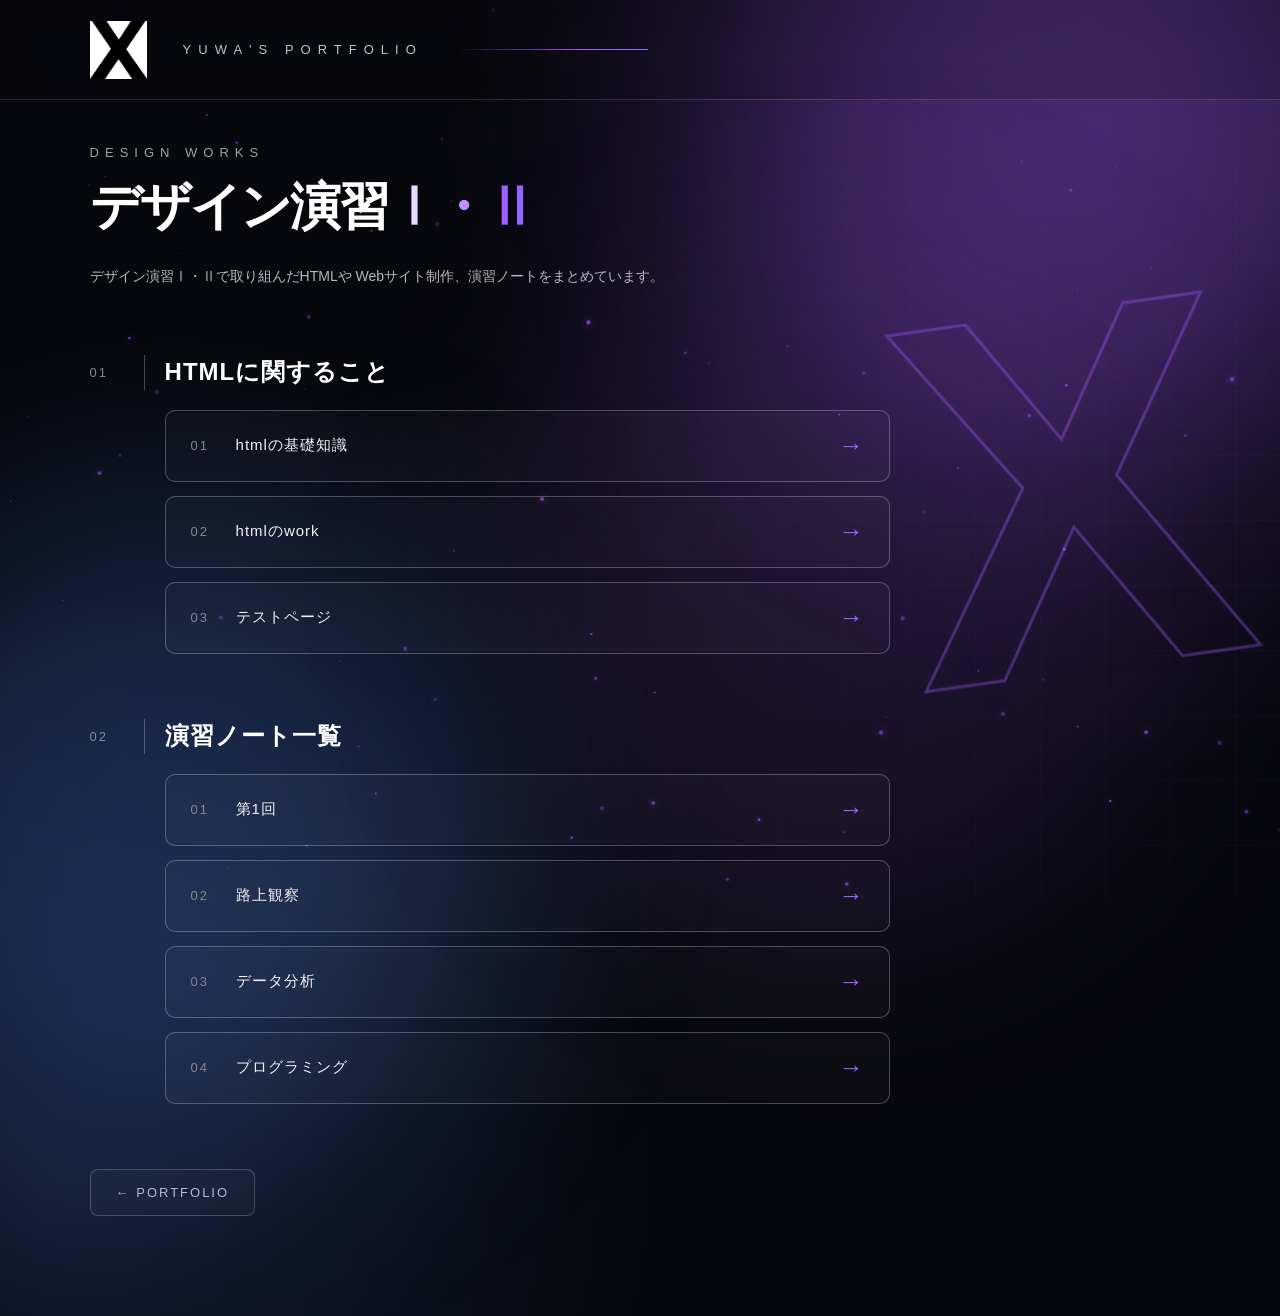
==== commit 76936477: "変更4" ====
--- a/de12/index.html
+++ b/de12/index.html
@@ -5,1109 +5,497 @@
 <head>
 
     <meta charset="UTF-8">
-
-    <meta name="viewport"
-          content="width=device-width, initial-scale=1.0">
+    <meta name="viewport" content="width=device-width, initial-scale=1.0">
 
     <title>デザイン演習Ⅰ・Ⅱ | YUWA'S PORTFOLIO</title>
 
     <link rel="stylesheet" href="../css/style.css">
-
     <link rel="shortcut icon" href="../images/xbp.ico">
 
-
-    <style>
-
-        /* =================================
-           ページタイトル
-        ================================= */
-
-        .sub-page-title {
-
-            animation:
-                fadeUp 1s 0.3s ease both;
+</head>
+
+<body class="portfolio-home">
+
+    <!-- 背景 -->
+    <div class="aurora aurora-1"></div>
+    <div class="aurora aurora-2"></div>
+    <div class="aurora aurora-3"></div>
+    <div class="background-grid"></div>
+    <div class="mouse-light"></div>
+    <canvas id="particles"></canvas>
+    <div class="big-x">X</div>
+
+    <!-- ヘッダー -->
+    <header class="sub-header">
+
+        <a href="../index.html" class="home-logo">
+            <img src="../images/0_XBlogo.png" alt="XBP">
+        </a>
+
+        <div class="top-title">YUWA'S PORTFOLIO</div>
+
+        <div class="header-line"></div>
+
+    </header>
+
+    <!-- メイン -->
+    <main class="sub-main">
+
+        <p class="sub-small-title">DESIGN WORKS</p>
+
+        <h1 class="sub-page-title">
+            デザイン演習<span>Ⅰ・Ⅱ</span>
+        </h1>
+
+        <p class="sub-description">
+            デザイン演習Ⅰ・Ⅱで取り組んだHTMLや
+            Webサイト制作、演習ノートをまとめています。
+        </p>
+
+        <section class="portfolio-section">
+
+            <div class="section-heading">
+
+                <span class="section-number">01</span>
+
+                <h2>HTMLに関すること</h2>
+
+            </div>
+
+            <div class="note-list">
+
+                <a href="./hp1.html" target="_blank" rel="noopener" class="note-card">
+
+                    <span class="note-number">01</span>
+                    <span class="note-title">htmlの基礎知識</span>
+                    <span class="note-arrow">→</span>
+
+                </a>
+
+                <a href="./hp2.html" target="_blank" rel="noopener" class="note-card">
+
+                    <span class="note-number">02</span>
+                    <span class="note-title">htmlのwork</span>
+                    <span class="note-arrow">→</span>
+
+                </a>
+
+                <a href="./test.html" target="_blank" rel="noopener" class="note-card">
+
+                    <span class="note-number">03</span>
+                    <span class="note-title">テストページ</span>
+                    <span class="note-arrow">→</span>
+
+                </a>
+
+            </div>
+
+        </section>
+
+        <section class="portfolio-section">
+
+            <div class="section-heading">
+
+                <span class="section-number">02</span>
+
+                <h2>演習ノート一覧</h2>
+
+            </div>
+
+            <div class="note-list">
+
+                <a href="./1.html" target="_blank" rel="noopener" class="note-card">
+
+                    <span class="note-number">01</span>
+                    <span class="note-title">第1回</span>
+                    <span class="note-arrow">→</span>
+
+                </a>
+
+                <a href="./2.html" target="_blank" rel="noopener" class="note-card">
+
+                    <span class="note-number">02</span>
+                    <span class="note-title">路上観察</span>
+                    <span class="note-arrow">→</span>
+
+                </a>
+
+                <a href="./3.html" target="_blank" rel="noopener" class="note-card">
+
+                    <span class="note-number">03</span>
+                    <span class="note-title">データ分析</span>
+                    <span class="note-arrow">→</span>
+
+                </a>
+
+                <a href="./4.html" target="_blank" rel="noopener" class="note-card">
+
+                    <span class="note-number">04</span>
+                    <span class="note-title">プログラミング</span>
+                    <span class="note-arrow">→</span>
+
+                </a>
+
+            </div>
+
+        </section>
+
+        <a href="../index.html" class="back-home">
+            ← PORTFOLIO
+        </a>
+
+    </main>
+
+    <!-- 隠しメニュー -->
+    <dialog id="secret-panel">
+
+        <p class="secret-access">ACCESS GRANTED</p>
+
+        <h2 class="secret-heading">SECRET MODE</h2>
+
+        <p class="secret-description">
+            隠しコマンドの入力に成功しました。<br>
+            カラーテーマを選択してください。
+        </p>
+
+        <div class="secret-colors">
+
+            <button class="secret-color-button" data-color="original">
+                <span style="--swatch:#a35cff"></span>
+                ORIGINAL
+            </button>
+
+            <button class="secret-color-button" data-color="ocean">
+                <span style="--swatch:#30b8ff"></span>
+                OCEAN
+            </button>
+
+            <button class="secret-color-button" data-color="crimson">
+                <span style="--swatch:#ff426b"></span>
+                CRIMSON
+            </button>
+
+            <button class="secret-color-button" data-color="gold">
+                <span style="--swatch:#d7a84b"></span>
+                GOLD
+            </button>
+
+            <button class="secret-color-button" data-color="emerald">
+                <span style="--swatch:#25cf91"></span>
+                EMERALD
+            </button>
+
+        </div>
+
+        <button id="secret-close">RETURN</button>
+
+    </dialog>
+
+    <script>
+
+        // カラーテーマの復元
+
+        const body = document.body;
+        const panel = document.getElementById("secret-panel");
+
+        const validThemes = [
+            "original", "ocean", "crimson", "gold", "emerald"
+        ];
+
+        function restoreTheme() {
+
+            try {
+
+                const saved = localStorage.getItem("xbp-secret-theme");
+
+                body.dataset.theme = validThemes.includes(saved)
+                    ? saved
+                    : "original";
+
+            } catch {
+
+                body.dataset.theme = "original";
+
+            }
 
         }
 
-        .sub-page-title span {
-
-            background:
-
-                linear-gradient(
-                    90deg,
-                    #ffffff,
-                    #c38cff,
-                    #a35cff,
-                    #4f8cff,
-                    #69dfff,
-                    #ffffff
-                );
-
-            background-size: 300% 100%;
-
-            -webkit-background-clip: text;
-
-            background-clip: text;
-
-            color: transparent;
-
-            animation:
-                gradientFlow 6s infinite ease-in-out;
+        restoreTheme();
+
+
+        // 隠しコマンド
+
+        const command = [
+            "ArrowUp",
+            "ArrowUp",
+            "ArrowDown",
+            "ArrowDown",
+            "ArrowLeft",
+            "ArrowRight",
+            "ArrowLeft",
+            "ArrowRight",
+            "b",
+            "a"
+        ];
+
+        let keys = [];
+
+        document.addEventListener("keydown", function(event) {
+
+            if (panel.open || event.repeat ||
+                event.ctrlKey || event.altKey || event.metaKey) {
+                return;
+            }
+
+            keys.push(event.key.toLowerCase());
+
+            keys = keys.slice(-command.length);
+
+            if (
+                keys.join(",") ===
+                command.join(",").toLowerCase()
+            ) {
+
+                keys = [];
+
+                panel.showModal();
+
+            }
+
+        });
+
+
+        // カラーテーマ変更
+
+        document.querySelectorAll(".secret-color-button")
+            .forEach(function(button) {
+
+                button.addEventListener("click", function() {
+
+                    const theme = button.dataset.color;
+
+                    body.dataset.theme = theme;
+
+                    try {
+                        localStorage.setItem(
+                            "xbp-secret-theme",
+                            theme
+                        );
+                    } catch {}
+
+                    panel.close();
+
+                    keys = [];
+
+                });
+
+            });
+
+
+        // メニューを閉じる
+
+        document.getElementById("secret-close")
+            .addEventListener("click", function() {
+
+                panel.close();
+
+                keys = [];
+
+            });
+
+        panel.addEventListener("close", function() {
+            keys = [];
+        });
+
+
+        // マウス追従ライト
+
+        const light = document.querySelector(".mouse-light");
+
+        document.addEventListener("mousemove", function(event) {
+
+            light.style.left = event.clientX + "px";
+            light.style.top = event.clientY + "px";
+            light.style.opacity = "1";
+
+        });
+
+        document.documentElement.addEventListener("mouseleave", function() {
+            light.style.opacity = "0";
+        });
+
+
+        // カードの発光
+
+        document.querySelectorAll(".portfolio-item, .note-card")
+            .forEach(function(card) {
+
+                card.addEventListener("mousemove", function(event) {
+
+                    const rect = card.getBoundingClientRect();
+
+                    card.style.setProperty(
+                        "--mouse-x",
+                        event.clientX - rect.left + "px"
+                    );
+
+                    card.style.setProperty(
+                        "--mouse-y",
+                        event.clientY - rect.top + "px"
+                    );
+
+                });
+
+            });
+
+
+        // クリック時の波紋
+
+        document.addEventListener("click", function(event) {
+
+            if (panel.open || panel.contains(event.target)) {
+                return;
+            }
+
+            const ripple = document.createElement("div");
+
+            ripple.className = "secret-ripple";
+
+            ripple.style.left = event.clientX + "px";
+            ripple.style.top = event.clientY + "px";
+
+            body.appendChild(ripple);
+
+            setTimeout(function() {
+                ripple.remove();
+            }, 800);
+
+        });
+
+
+        // 背景の光の粒子
+
+        const canvas = document.getElementById("particles");
+        const ctx = canvas.getContext("2d");
+
+        let particles = [];
+
+        function resizeCanvas() {
+
+            canvas.width = window.innerWidth;
+            canvas.height = window.innerHeight;
+
+            particles = [];
+
+            const count = window.innerWidth < 700 ? 30 : 90;
+
+            for (let i = 0; i < count; i++) {
+
+                particles.push({
+                    x: Math.random() * canvas.width,
+                    y: Math.random() * canvas.height,
+                    size: Math.random() * 2 + 0.3,
+                    vx: (Math.random() - 0.5) * 0.4,
+                    vy: (Math.random() - 0.5) * 0.4,
+                    opacity: Math.random() * 0.6 + 0.1
+                });
+
+            }
 
         }
 
-
-        /* =================================
-           小さいタイトルと説明
-        ================================= */
-
-        .sub-small-title {
-
-            animation:
-                fadeUp 0.8s 0.1s ease both;
+        function animateParticles() {
+
+            ctx.clearRect(0, 0, canvas.width, canvas.height);
+
+            const color = getComputedStyle(body)
+                .getPropertyValue("--ar").trim();
+
+            particles.forEach(function(p) {
+
+                p.x = (p.x + p.vx + canvas.width) % canvas.width;
+
+                p.y = (p.y + p.vy + canvas.height) % canvas.height;
+
+                ctx.beginPath();
+
+                ctx.arc(p.x, p.y, p.size, 0, Math.PI * 2);
+
+                ctx.fillStyle = `rgba(${color}, ${p.opacity})`;
+
+                ctx.shadowBlur = 8;
+                ctx.shadowColor = `rgb(${color})`;
+
+                ctx.fill();
+
+            });
+
+            requestAnimationFrame(animateParticles);
 
         }
 
-        .sub-description {
-
-            animation:
-                fadeUp 1s 0.5s ease both;
-
+        resizeCanvas();
+
+        if (!matchMedia("(prefers-reduced-motion: reduce)").matches) {
+            animateParticles();
         }
 
-
-        /* =================================
-           ヘッダー
-        ================================= */
-
-        .sub-header {
-
-            animation:
-                headerAppear 0.8s ease both;
-
-        }
-
-        .home-logo img {
-
-            transition: 0.4s ease;
-
-        }
-
-        .home-logo:hover img {
-
-            transform: scale(1.1);
-
-            filter:
-                drop-shadow(0 0 15px #a35cff);
-
-        }
-
-
-        /* =================================
-           ヘッダーの動く横線
-        ================================= */
-
-        .header-line {
-
-            background:
-
-                linear-gradient(
-                    90deg,
-                    transparent,
-                    #a35cff,
-                    #4f8cff,
-                    transparent
-                );
-
-            background-size: 200% 100%;
-
-            animation:
-                lineFlow 5s infinite linear;
-
-        }
-
-
-        /* =================================
-           セクションタイトル
-        ================================= */
-
-        .section-heading h2 {
-
-            transition: 0.3s ease;
-
-        }
-
-        .portfolio-section:hover
-        .section-heading h2 {
-
-            text-shadow:
-                0 0 20px rgba(160, 100, 255, 0.5);
-
-        }
-
-
-        /* =================================
-           ノートカード
-        ================================= */
-
-        .note-card {
-
-            position: relative;
-
-            overflow: hidden;
-
-            backdrop-filter: blur(12px);
-
-            transition:
-
-                transform 0.4s ease,
-
-                border-color 0.4s ease,
-
-                background 0.4s ease,
-
-                box-shadow 0.4s ease;
-
-        }
-
-        .note-card > * {
-
-            position: relative;
-
-            z-index: 2;
-
-        }
-
-        .note-card:hover {
-
-            transform:
-                translateX(10px) scale(1.015);
-
-            border-color: #a675ff;
-
-            box-shadow:
-
-                0 0 30px rgba(140, 80, 255, 0.3),
-
-                inset 0 0 20px rgba(100, 60, 255, 0.08);
-
-        }
-
-        .note-card:active {
-
-            transform: scale(0.98);
-
-        }
-
-
-        /* =================================
-           カードを横切る光
-        ================================= */
-
-        .note-card::before {
-
-            content: "";
-
-            position: absolute;
-
-            inset: 0;
-
-            background:
-
-                linear-gradient(
-                    110deg,
-                    transparent,
-                    rgba(255, 255, 255, 0.15),
-                    transparent
-                );
-
-            transform: translateX(-100%);
-
-            transition: transform 0.7s ease;
-
-            pointer-events: none;
-
-        }
-
-        .note-card:hover::before {
-
-            transform: translateX(100%);
-
-        }
-
-
-        /* =================================
-           カード内部のマウス追従
-        ================================= */
-
-        .note-card::after {
-
-            content: "";
-
-            position: absolute;
-
-            inset: 0;
-
-            background:
-
-                radial-gradient(
-                    circle at
-                    var(--mouse-x, 50%)
-                    var(--mouse-y, 50%),
-                    rgba(165, 110, 255, 0.25),
-                    transparent 180px
-                );
-
-            opacity: 0;
-
-            transition: opacity 0.3s ease;
-
-            pointer-events: none;
-
-        }
-
-        .note-card:hover::after {
-
-            opacity: 1;
-
-        }
-
-
-        /* =================================
-           スクロール時の登場演出
-        ================================= */
-
-        .reveal {
-
-            opacity: 0;
-
-            transform: translateY(30px);
-
-            transition:
-
-                opacity 0.8s ease,
-
-                transform 0.8s ease;
-
-        }
-
-        .reveal.visible {
-
-            opacity: 1;
-
-            transform: translateY(0);
-
-        }
-
-
-        /* =================================
-           戻るボタン
-        ================================= */
-
-        .back-home {
-
-            position: relative;
-
-            z-index: 3;
-
-            padding: 15px 25px;
-
-            border:
-                1px solid rgba(255, 255, 255, 0.2);
-
-            border-radius: 8px;
-
-            background:
-                rgba(255, 255, 255, 0.025);
-
-        }
-
-        .back-home:hover {
-
-            border-color: #a35cff;
-
-            color: white;
-
-            box-shadow:
-                0 0 20px rgba(140, 80, 255, 0.3);
-
-        }
-
-
-        /* =================================
-           スマートフォン対応
-        ================================= */
-
-        @media (max-width: 700px) {
-
-            .note-card:hover {
-
-                transform: translateX(4px);
-
-            }
-
-            .sub-page-title {
-
-                font-size: clamp(30px, 8vw, 45px);
-
-            }
-
-        }
-
-
-        /* アニメーション軽減設定 */
-
-        @media (prefers-reduced-motion: reduce) {
-
-            .reveal {
-
-                opacity: 1 !important;
-
-                transform: none !important;
-
-                transition: none !important;
-
-            }
-
-        }
-
-    </style>
-
-</head>
-
-
-<body class="portfolio-home">
-
-
-    <!-- =================================
-         動く背景
-    ================================= -->
-
-    <div class="aurora aurora-1"></div>
-
-    <div class="aurora aurora-2"></div>
-
-    <div class="aurora aurora-3"></div>
-
-    <div class="background-grid"></div>
-
-    <div class="mouse-light"></div>
-
-    <canvas id="particles" aria-hidden="true"></canvas>
-
-    <div class="big-x" aria-hidden="true">
-        X
-    </div>
-
-
-    <!-- =================================
-         ヘッダー
-    ================================= -->
-
-    <header class="sub-header">
-
-        <a href="../index.html" class="home-logo">
-
-            <img src="../images/0_XBlogo.png" alt="XBP">
-
-        </a>
-
-        <div class="top-title">
-
-            YUWA'S PORTFOLIO
-
-        </div>
-
-        <div class="header-line"></div>
-
-    </header>
-
-
-    <!-- =================================
-         メイン
-    ================================= -->
-
-    <main class="sub-main">
-
-
-        <p class="sub-small-title">
-
-            DESIGN WORKS
-
-        </p>
-
-
-        <h1 class="sub-page-title">
-
-            デザイン演習
-
-            <span>Ⅰ・Ⅱ</span>
-
-        </h1>
-
-
-        <p class="sub-description">
-
-            デザイン演習Ⅰ・Ⅱで取り組んだ
-            HTMLやWebサイト制作、演習ノートをまとめています。
-
-        </p>
-
-
-        <!-- =================================
-             HTMLに関すること
-        ================================= -->
-
-        <section class="portfolio-section">
-
-
-            <div class="section-heading">
-
-                <span class="section-number">01</span>
-
-                <h2>HTMLに関すること</h2>
-
-            </div>
-
-
-            <div class="note-list">
-
-
-                <a href="./hp1.html"
-                   target="_blank"
-                   rel="noopener"
-                   class="note-card">
-
-                    <span class="note-number">01</span>
-
-                    <span class="note-title">
-                        htmlの基礎知識
-                    </span>
-
-                    <span class="note-arrow">→</span>
-
-                </a>
-
-
-                <a href="./hp2.html"
-                   target="_blank"
-                   rel="noopener"
-                   class="note-card">
-
-                    <span class="note-number">02</span>
-
-                    <span class="note-title">
-                        htmlのwork
-                    </span>
-
-                    <span class="note-arrow">→</span>
-
-                </a>
-
-
-                <a href="./test.html"
-                   target="_blank"
-                   rel="noopener"
-                   class="note-card">
-
-                    <span class="note-number">03</span>
-
-                    <span class="note-title">
-                        テストページ
-                    </span>
-
-                    <span class="note-arrow">→</span>
-
-                </a>
-
-
-            </div>
-
-        </section>
-
-
-        <!-- =================================
-             演習ノート一覧
-        ================================= -->
-
-        <section class="portfolio-section">
-
-
-            <div class="section-heading">
-
-                <span class="section-number">02</span>
-
-                <h2>演習ノート一覧</h2>
-
-            </div>
-
-
-            <div class="note-list">
-
-
-                <!-- 第1回 -->
-
-                <a href="./1.html"
-                   target="_blank"
-                   rel="noopener"
-                   class="note-card">
-
-                    <span class="note-number">01</span>
-
-                    <span class="note-title">
-                        第1回
-                    </span>
-
-                    <span class="note-arrow">→</span>
-
-                </a>
-
-
-                <!-- 路上観察 -->
-
-                <a href="./2.html"
-                   target="_blank"
-                   rel="noopener"
-                   class="note-card">
-
-                    <span class="note-number">02</span>
-
-                    <span class="note-title">
-                        路上観察
-                    </span>
-
-                    <span class="note-arrow">→</span>
-
-                </a>
-
-
-                <!-- データ分析 -->
-
-                <a href="./3.html"
-                   target="_blank"
-                   rel="noopener"
-                   class="note-card">
-
-                    <span class="note-number">03</span>
-
-                    <span class="note-title">
-                        データ分析
-                    </span>
-
-                    <span class="note-arrow">→</span>
-
-                </a>
-
-
-                <!-- プログラミング -->
-
-                <a href="./4.html"
-                   target="_blank"
-                   rel="noopener"
-                   class="note-card">
-
-                    <span class="note-number">04</span>
-
-                    <span class="note-title">
-                        プログラミング
-                    </span>
-
-                    <span class="note-arrow">→</span>
-
-                </a>
-
-
-                <!--
-
-                新しいページを追加するときは
-                以下をコピーしてください。
-
-                <a href="./5.html"
-                   target="_blank"
-                   rel="noopener"
-                   class="note-card">
-
-                    <span class="note-number">05</span>
-
-                    <span class="note-title">
-                        新しい作品名
-                    </span>
-
-                    <span class="note-arrow">→</span>
-
-                </a>
-
-                -->
-
-
-            </div>
-
-        </section>
-
-
-    </main>
-
-
-    <!-- =================================
-         戻るボタン
-    ================================= -->
-
-    <a href="../index.html" class="back-home">
-
-        ← PORTFOLIO
-
-    </a>
-
-
-    <!-- =================================
-         JavaScript
-    ================================= -->
-
-    <script>
-
-
-        // アニメーション設定
-
-        const reducedMotion = window.matchMedia(
-            "(prefers-reduced-motion: reduce)"
-        );
-
-
-        // =================================
-        // マウスに追従する光
-        // =================================
-
-        const mouseLight =
-            document.querySelector(".mouse-light");
-
-        document.addEventListener(
-            "pointermove",
-            function(event) {
-
-                if (
-                    reducedMotion.matches ||
-                    event.pointerType !== "mouse"
-                ) {
+        window.addEventListener("resize", resizeCanvas);
+
+
+        // ページ移動
+
+        document.querySelectorAll("a[href]").forEach(function(link) {
+
+            link.addEventListener("click", function(event) {
+
+                if (event.ctrlKey || event.metaKey ||
+                    event.shiftKey || event.altKey ||
+                    link.target === "_blank" ||
+                    link.origin !== location.origin ||
+                    matchMedia("(prefers-reduced-motion: reduce)").matches) {
                     return;
                 }
 
-                mouseLight.style.left =
-                    event.clientX + "px";
-
-                mouseLight.style.top =
-                    event.clientY + "px";
-
-                mouseLight.style.opacity = "1";
-
-            }
-        );
-
-        document.documentElement.addEventListener(
-            "pointerleave",
-            function() {
-
-                mouseLight.style.opacity = "0";
-
-            }
-        );
-
-
-        // =================================
-        // 光の粒子
-        // =================================
-
-        const canvas =
-            document.getElementById("particles");
-
-        const ctx =
-            canvas.getContext("2d");
-
-        let particles = [];
-
-        let animationId = null;
-
-
-        // 画面サイズ
-
-        function resizeCanvas() {
-
-            canvas.width = window.innerWidth;
-
-            canvas.height = window.innerHeight;
-
-        }
-
-        resizeCanvas();
-
-        window.addEventListener(
-            "resize",
-            resizeCanvas
-        );
-
-
-        // 粒子を作る
-
-        const particleCount =
-            window.innerWidth < 700 ? 30 : 100;
-
-        for (let i = 0; i < particleCount; i++) {
-
-            particles.push({
-
-                x:
-                    Math.random() * canvas.width,
-
-                y:
-                    Math.random() * canvas.height,
-
-                size:
-                    Math.random() * 2 + 0.3,
-
-                speedX:
-                    (Math.random() - 0.5) * 0.45,
-
-                speedY:
-                    (Math.random() - 0.5) * 0.45,
-
-                opacity:
-                    Math.random() * 0.6 + 0.1,
-
-                phase:
-                    Math.random() * Math.PI * 2,
-
-                color:
-                    Math.random() > 0.5
-                        ? "160, 110, 255"
-                        : "90, 150, 255"
+                event.preventDefault();
+
+                body.classList.add("page-exit");
+
+                setTimeout(function() {
+                    location.href = link.href;
+                }, 350);
 
             });
 
-        }
-
-
-        // 粒子を動かす
-
-        function animateParticles() {
-
-            ctx.clearRect(
-                0, 0,
-                canvas.width,
-                canvas.height
-            );
-
-            if (reducedMotion.matches) {
-
-                animationId = null;
-
-                return;
-
-            }
-
-            particles.forEach(function(particle) {
-
-                particle.x += particle.speedX;
-
-                particle.y += particle.speedY;
-
-                particle.phase += 0.015;
-
-
-                if (particle.x > canvas.width) {
-
-                    particle.x = 0;
-
-                }
-
-                if (particle.x < 0) {
-
-                    particle.x = canvas.width;
-
-                }
-
-                if (particle.y > canvas.height) {
-
-                    particle.y = 0;
-
-                }
-
-                if (particle.y < 0) {
-
-                    particle.y = canvas.height;
-
-                }
-
-
-                const brightness =
-                    particle.opacity *
-                    (0.65 + Math.sin(particle.phase) * 0.35);
-
-
-                ctx.beginPath();
-
-                ctx.arc(
-                    particle.x,
-                    particle.y,
-                    particle.size,
-                    0,
-                    Math.PI * 2
-                );
-
-                ctx.fillStyle =
-                    "rgba(" +
-                    particle.color +
-                    "," +
-                    brightness +
-                    ")";
-
-                ctx.shadowBlur = 10;
-
-                ctx.shadowColor =
-                    "rgb(" + particle.color + ")";
-
-                ctx.fill();
-
-            });
-
-            animationId =
-                requestAnimationFrame(animateParticles);
-
-        }
-
-
-        if (ctx && !reducedMotion.matches) {
-
-            animateParticles();
-
-        }
-
-
-        // アニメーション設定変更への対応
-
-        reducedMotion.addEventListener(
-            "change",
-            function() {
-
-                if (!ctx) {
-
-                    return;
-
-                }
-
-                if (reducedMotion.matches) {
-
-                    cancelAnimationFrame(animationId);
-
-                    animationId = null;
-
-                    ctx.clearRect(
-                        0, 0,
-                        canvas.width,
-                        canvas.height
-                    );
-
-                    mouseLight.style.opacity = "0";
-
-                } else if (animationId === null) {
-
-                    animateParticles();
-
-                }
-
-            }
-        );
-
-
-        // =================================
-        // カード内のマウス追従
-        // =================================
-
-        document.querySelectorAll(".note-card").forEach(
-            function(card) {
-
-                card.addEventListener(
-                    "pointermove",
-                    function(event) {
-
-                        if (reducedMotion.matches) {
-
-                            return;
-
-                        }
-
-                        const rect =
-                            card.getBoundingClientRect();
-
-                        const x =
-                            event.clientX - rect.left;
-
-                        const y =
-                            event.clientY - rect.top;
-
-                        card.style.setProperty(
-                            "--mouse-x",
-                            x + "px"
-                        );
-
-                        card.style.setProperty(
-                            "--mouse-y",
-                            y + "px"
-                        );
-
-                    }
-                );
-
-            }
-        );
-
-
-        // =================================
-        // スクロール時の登場アニメーション
-        // =================================
-
-        if (
-            !reducedMotion.matches &&
-            "IntersectionObserver" in window
-        ) {
-
-            const observer =
-                new IntersectionObserver(
-
-                    function(entries) {
-
-                        entries.forEach(
-                            function(entry) {
-
-                                if (entry.isIntersecting) {
-
-                                    entry.target.classList.add(
-                                        "visible"
-                                    );
-
-                                    observer.unobserve(
-                                        entry.target
-                                    );
-
-                                }
-
-                            }
-                        );
-
-                    },
-
-                    {
-                        threshold: 0.1
-                    }
-
-                );
-
-
-            document.querySelectorAll(
-                ".section-heading, .note-list > .note-card, .back-home"
-            ).forEach(function(element) {
-
-                element.classList.add("reveal");
-
-                observer.observe(element);
-
-            });
-
-        }
-
-
-        // =================================
-        // ページ切り替え
-        // =================================
-
-        let isLeaving = false;
-
-        document.querySelectorAll("a[href]").forEach(
-            function(link) {
-
-                link.addEventListener(
-                    "click",
-                    function(event) {
-
-                        const destination =
-                            link.getAttribute("href");
-
-                        if (
-
-                            event.defaultPrevented ||
-
-                            event.button !== 0 ||
-
-                            !destination ||
-
-                            destination.startsWith("#") ||
-
-                            link.origin !== window.location.origin ||
-
-                            link.hasAttribute("download") ||
-
-                            (link.target && link.target !== "_self") ||
-
-                            event.ctrlKey ||
-
-                            event.metaKey ||
-
-                            event.shiftKey ||
-
-                            event.altKey ||
-
-                            reducedMotion.matches
-
-                        ) {
-
-                            return;
-
-                        }
-
-                        event.preventDefault();
-
-                        if (isLeaving) {
-
-                            return;
-
-                        }
-
-                        isLeaving = true;
-
-                        document.body.classList.add(
-                            "page-exit"
-                        );
-
-                        setTimeout(function() {
-
-                            window.location.href = link.href;
-
-                        }, 350);
-
-                    }
-                );
-
-            }
-        );
-
-
-        // ブラウザの戻るボタンへの対応
-
-        window.addEventListener(
-            "pageshow",
-            function() {
-
-                document.body.classList.remove(
-                    "page-exit"
-                );
-
-                isLeaving = false;
-
-            }
-        );
-
+        });
+
+
+        // カラーの共有
+
+        window.addEventListener("pageshow", function() {
+
+            body.classList.remove("page-exit");
+
+            restoreTheme();
+
+            keys = [];
+
+            if (panel.open) {
+                panel.close();
+            }
+
+        });
+
+        window.addEventListener("storage", function(event) {
+
+            if (event.key === "xbp-secret-theme") {
+                restoreTheme();
+            }
+
+        });
 
     </script>
 
-
 </body>
 
 </html>
--- a/css/style.css
+++ b/css/style.css
@@ -1,875 +1,299 @@
 
 /* ==========================================
-   全体設定
+   基本設定
 ========================================== */
 
 * {
-
+    margin: 0;
+    padding: 0;
     box-sizing: border-box;
-
-    margin: 0;
-
-    padding: 0;
-
-}
-
+}
+
+html {
+    overflow-x: hidden;
+}
 
 body {
 
+    --a: #a35cff;
+    --b: #4f8cff;
+    --ar: 163, 92, 255;
+    --br: 79, 140, 255;
+
     min-height: 100vh;
 
+    color: white;
+
+    font-family:
+        "Noto Sans JP",
+        "Yu Gothic",
+        sans-serif;
+
     background:
-
         radial-gradient(
             circle at 85% 10%,
-            rgba(70, 60, 180, 0.25),
+            rgba(var(--ar), 0.18),
+            transparent 40%
+        ),
+        radial-gradient(
+            circle at 5% 90%,
+            rgba(var(--br), 0.15),
             transparent 35%
         ),
-
-        radial-gradient(
-            circle at 5% 90%,
-            rgba(90, 40, 200, 0.25),
-            transparent 30%
+        #07080d;
+
+    overflow-x: hidden;
+
+}
+
+
+/* ==========================================
+   カラーテーマ
+========================================== */
+
+/* 紫・初期カラー */
+
+body[data-theme="original"] {
+
+    --a: #a35cff;
+    --b: #4f8cff;
+    --ar: 163, 92, 255;
+    --br: 79, 140, 255;
+
+}
+
+
+/* 青 */
+
+body[data-theme="ocean"] {
+
+    --a: #30b8ff;
+    --b: #5be6ed;
+    --ar: 48, 184, 255;
+    --br: 91, 230, 237;
+
+}
+
+
+/* 赤 */
+
+body[data-theme="crimson"] {
+
+    --a: #ff426b;
+    --b: #ff994f;
+    --ar: 255, 66, 107;
+    --br: 255, 153, 79;
+
+}
+
+
+/* 金 */
+
+body[data-theme="gold"] {
+
+    --a: #d7a84b;
+    --b: #ffdf91;
+    --ar: 215, 168, 75;
+    --br: 255, 223, 145;
+
+}
+
+
+/* 緑 */
+
+body[data-theme="emerald"] {
+
+    --a: #25cf91;
+    --b: #a1ffca;
+    --ar: 37, 207, 145;
+    --br: 161, 255, 202;
+
+}
+
+
+::selection {
+
+    background: var(--a);
+
+    color: #07080d;
+
+}
+
+
+a:focus-visible,
+button:focus-visible {
+
+    outline: 2px solid var(--a);
+
+    outline-offset: 5px;
+
+}
+
+
+.portfolio-home {
+
+    position: relative;
+
+    isolation: isolate;
+
+    transition: opacity 0.35s ease;
+
+}
+
+
+.portfolio-home.page-exit {
+
+    opacity: 0;
+
+}
+
+
+/* ==========================================
+   固定背景
+   余計な空白が発生しないようにする
+========================================== */
+
+.aurora,
+.background-grid,
+.mouse-light,
+#particles,
+.big-x,
+.page-bg {
+
+    position: fixed !important;
+
+    pointer-events: none;
+
+    margin: 0;
+
+    padding: 0;
+
+}
+
+
+/* ==========================================
+   オーロラ背景
+========================================== */
+
+.aurora {
+
+    width: 650px;
+
+    height: 650px;
+
+    border-radius: 50%;
+
+    filter: blur(110px);
+
+    z-index: -1;
+
+    animation:
+        auroraMove 14s
+        infinite alternate ease-in-out;
+
+}
+
+
+.aurora-1 {
+
+    top: -200px;
+
+    right: -100px;
+
+    background:
+        rgba(var(--ar), 0.28);
+
+}
+
+
+.aurora-2 {
+
+    bottom: -250px;
+
+    left: -150px;
+
+    background:
+        rgba(var(--br), 0.22);
+
+    animation-duration: 18s;
+
+    animation-direction: alternate-reverse;
+
+}
+
+
+.aurora-3 {
+
+    top: 30%;
+
+    left: 40%;
+
+    background:
+        rgba(var(--ar), 0.12);
+
+    animation-duration: 20s;
+
+    animation-delay: -6s;
+
+}
+
+
+@keyframes auroraMove {
+
+    from {
+
+        transform: translate(0, 0);
+
+    }
+
+    to {
+
+        transform:
+            translate(100px, 80px)
+            scale(1.2);
+
+    }
+
+}
+
+
+/* ==========================================
+   背景グリッド
+========================================== */
+
+.background-grid,
+#particles,
+.page-bg {
+
+    inset: 0;
+
+    width: 100%;
+
+    height: 100%;
+
+}
+
+
+.background-grid {
+
+    z-index: -1;
+
+    background-image:
+
+        linear-gradient(
+            rgba(var(--ar), 0.045) 1px,
+            transparent 1px
         ),
-
-        #07080d;
-
-    color: white;
-
-    font-family:
-
-        "Noto Sans JP",
-
-        "Yu Gothic",
-
-        sans-serif;
-
-    overflow-x: hidden;
-
-}
-
-
-.portfolio-home {
-
-    position: relative;
-
-    isolation: isolate;
-
-    transition: opacity 0.35s ease;
-
-}
-
-
-::selection {
-
-    background: #935cff;
-
-    color: white;
-
-}
-
-
-/* ==========================================
-   ヘッダー
-========================================== */
-
-header {
-
-    height: 100px;
-
-    display: flex;
-
-    align-items: center;
-
-    padding: 0 55px;
-
-    border-bottom:
-        1px solid rgba(255, 255, 255, 0.15);
-
-    position: relative;
-
-    z-index: 10;
-
-}
-
-
-.portfolio-home header {
-
-    animation:
-        headerAppear 0.8s ease both;
-
-    background:
-        rgba(7, 8, 13, 0.15);
-
-    backdrop-filter: blur(15px);
-
-}
-
-
-/* ==========================================
-   ロゴ
-========================================== */
-
-.logo {
-
-    display: flex;
-
-    align-items: center;
-
-    gap: 20px;
-
-}
-
-
-.logo img {
-
-    width: 58px;
-
-    height: 58px;
-
-    object-fit: contain;
-
-    transition: 0.4s ease;
-
-}
-
-
-.logo img:hover {
-
-    transform: scale(1.1);
-
-    filter:
-        drop-shadow(0 0 15px #a35cff);
-
-}
-
-
-.logo span {
-
-    font-size: 28px;
-
-    font-weight: bold;
-
-    letter-spacing: 3px;
-
-}
-
-
-/* ==========================================
-   ナビゲーション
-========================================== */
-
-nav {
-
-    margin-left: auto;
-
-    display: flex;
-
-    gap: 45px;
-
-}
-
-
-nav a {
-
-    color: white;
-
-    text-decoration: none;
-
-    font-size: 14px;
-
-    letter-spacing: 3px;
-
-    position: relative;
-
-    transition: 0.3s ease;
-
-}
-
-
-nav a::after {
-
-    content: "";
-
-    position: absolute;
-
-    left: 0;
-
-    bottom: -10px;
-
-    width: 0;
-
-    height: 2px;
-
-    background:
 
         linear-gradient(
             90deg,
-            #8d5cff,
-            #4d8cff
-        );
-
-    transition: 0.3s ease;
-
-}
-
-
-nav a:hover {
-
-    color: #a982ff;
-
-    text-shadow:
-        0 0 15px #9c64ff;
-
-}
-
-
-nav a:hover::after {
-
-    width: 100%;
-
-}
-
-
-/* ==========================================
-   メイン
-========================================== */
-
-main {
-
-    position: relative;
-
-    z-index: 2;
-
-    padding-top: 80px;
-
-    padding-left: 7%;
-
-    max-width: 900px;
-
-}
-
-
-.portfolio-home main {
-
-    padding-bottom: 70px;
-
-}
-
-
-/* ==========================================
-   小さいタイトル
-========================================== */
-
-.small-title {
-
-    font-size: 14px;
-
-    letter-spacing: 7px;
-
-    color: #b9b9c9;
-
-    margin-bottom: 65px;
-
-    display: flex;
-
-    align-items: center;
-
-}
-
-
-.portfolio-home .small-title {
-
-    animation:
-        fadeUp 0.8s 0.2s ease both;
-
-}
-
-
-.small-title::after {
-
-    content: "";
-
-    width: 170px;
-
-    height: 1px;
-
-    margin-left: 25px;
-
-    background:
-        rgba(255, 255, 255, 0.4);
-
-}
-
-
-.portfolio-home .small-title::after {
-
-    background:
-
-        linear-gradient(
-            90deg,
-            rgba(255, 255, 255, 0.4),
-            #a35cff,
-            #4f8cff,
-            transparent
-        );
-
-    background-size: 200% 100%;
-
-    animation:
-        lineFlow 5s infinite linear;
-
-}
-
-
-@keyframes lineFlow {
-
-    from {
-
-        background-position: 200% 0;
-
-    }
-
-    to {
-
-        background-position: 0% 0;
-
-    }
-
-}
-
-
-/* ==========================================
-   メインタイトル
-========================================== */
-
-h1 {
-
-    font-size: 78px;
-
-    line-height: 1.05;
-
-    font-weight: 800;
-
-    letter-spacing: -4px;
-
-    margin-bottom: 35px;
-
-    white-space: nowrap;
-
-}
-
-
-.portfolio-home h1 {
-
-    animation:
-        fadeUp 1s 0.4s ease both;
-
-}
-
-
-h1 span {
-
-    background:
-
-        linear-gradient(
-            90deg,
-            #ffffff 10%,
-            #e8dcff 35%,
-            #a35cff 70%,
-            #4f8cff 100%
-        );
-
-    -webkit-background-clip: text;
-
-    background-clip: text;
-
-    color: transparent;
-
-}
-
-
-/* タイトルの色が変化する */
-
-.portfolio-home h1 span {
-
-    background:
-
-        linear-gradient(
-            90deg,
-            #ffffff,
-            #e8dcff,
-            #a35cff,
-            #4f8cff,
-            #69dfff,
-            #bd72ff,
-            #ffffff
-        );
-
-    background-size: 300% 100%;
-
-    -webkit-background-clip: text;
-
-    background-clip: text;
-
-    color: transparent;
-
-    animation:
-        gradientFlow 6s infinite ease-in-out;
-
-}
-
-
-@keyframes gradientFlow {
-
-    0%, 100% {
-
-        background-position: 0% 50%;
-
-    }
-
-    50% {
-
-        background-position: 100% 50%;
-
-    }
-
-}
-
-
-/* ==========================================
-   説明文
-========================================== */
-
-.description {
-
-    color: #c0c0ca;
-
-    font-size: 15px;
-
-    line-height: 2;
-
-    margin-bottom: 55px;
-
-}
-
-
-.portfolio-home .description {
-
-    animation:
-        fadeUp 1s 0.6s ease both;
-
-}
-
-
-/* ==========================================
-   ポートフォリオ一覧
-========================================== */
-
-.portfolio-list {
-
-    width: 705px;
-
-    max-width: 90vw;
-
-    display: flex;
-
-    flex-direction: column;
-
-    gap: 17px;
-
-}
-
-
-.portfolio-home .portfolio-list {
-
-    animation:
-        fadeUp 1s 0.8s ease both;
-
-}
-
-
-/* ==========================================
-   ポートフォリオカード
-========================================== */
-
-.portfolio-item {
-
-    height: 87px;
-
-    padding: 0 28px;
-
-    border:
-        1px solid rgba(255, 255, 255, 0.35);
-
-    border-radius: 13px;
-
-    background:
-        rgba(255, 255, 255, 0.025);
-
-    backdrop-filter: blur(12px);
-
-    display: flex;
-
-    align-items: center;
-
-    color: white;
-
-    text-decoration: none;
-
-    position: relative;
-
-    overflow: hidden;
-
-    transition:
-
-        transform 0.4s ease,
-
-        border-color 0.4s ease,
-
-        background 0.4s ease,
-
-        box-shadow 0.4s ease;
-
-}
-
-
-/* カード内の文字を光より前にする */
-
-.portfolio-item > * {
-
-    position: relative;
-
-    z-index: 2;
-
-}
-
-
-/* ==========================================
-   カード番号
-========================================== */
-
-.number {
-
-    color: #858593;
-
-    font-size: 14px;
-
-    letter-spacing: 2px;
-
-    width: 55px;
-
-    flex-shrink: 0;
-
-    margin-right: 20px;
-
-    border-right:
-        1px solid rgba(255, 255, 255, 0.25);
-
-    height: 35px;
-
-    display: flex;
-
-    align-items: center;
-
-    transition: 0.3s ease;
-
-}
-
-
-/* ==========================================
-   作品名
-========================================== */
-
-.portfolio-item strong {
-
-    font-size: 17px;
-
-    font-weight: 500;
-
-    letter-spacing: 1px;
-
-}
-
-
-/* ==========================================
-   矢印
-========================================== */
-
-.arrow {
-
-    margin-left: auto;
-
-    font-size: 28px;
-
-    color: #9c64ff;
-
-    transition: 0.3s ease;
-
-}
-
-
-/* ==========================================
-   カードのホバー演出
-========================================== */
-
-.portfolio-item:hover {
-
-    transform:
-        translateX(12px) scale(1.02);
-
-    border-color: #a675ff;
-
-    background:
-
-        linear-gradient(
-            90deg,
-            rgba(130, 70, 255, 0.18),
-            rgba(60, 100, 255, 0.06)
-        );
-
-    box-shadow:
-
-        0 0 30px rgba(140, 80, 255, 0.3),
-
-        inset 0 0 20px rgba(100, 60, 255, 0.08);
-
-}
-
-
-.portfolio-item:hover .arrow {
-
-    transform: translateX(8px);
-
-    color: white;
-
-    text-shadow:
-        0 0 12px #a35cff;
-
-}
-
-
-.portfolio-item:hover .number {
-
-    color: #c9a5ff;
-
-}
-
-
-.portfolio-item:active {
-
-    transform: scale(0.98);
-
-}
-
-
-/* ==========================================
-   カードを横切る光
-========================================== */
-
-.portfolio-home .portfolio-item::before {
-
-    content: "";
-
-    position: absolute;
-
-    top: 0;
-
-    left: -100%;
-
-    width: 100%;
-
-    height: 100%;
-
-    background:
-
-        linear-gradient(
-            110deg,
-            transparent,
-            rgba(255, 255, 255, 0.15),
-            transparent
-        );
-
-    transition: left 0.7s ease;
-
-    pointer-events: none;
-
-}
-
-
-.portfolio-home .portfolio-item:hover::before {
-
-    left: 100%;
-
-}
-
-
-/* ==========================================
-   カード内のマウス追従
-========================================== */
-
-.portfolio-home .portfolio-item::after {
-
-    content: "";
-
-    position: absolute;
-
-    inset: 0;
-
-    background:
-
-        radial-gradient(
-            circle at
-            var(--mouse-x, 50%)
-            var(--mouse-y, 50%),
-            rgba(165, 110, 255, 0.25),
-            transparent 180px
-        );
-
-    opacity: 0;
-
-    transition: opacity 0.3s ease;
-
-    pointer-events: none;
-
-}
-
-
-.portfolio-home .portfolio-item:hover::after {
-
-    opacity: 1;
-
-}
-
-
-/* ==========================================
-   オーロラ背景
-========================================== */
-
-.aurora {
-
-    position: fixed;
-
-    width: 650px;
-
-    height: 650px;
-
-    border-radius: 50%;
-
-    filter: blur(120px);
-
-    pointer-events: none;
-
-    z-index: -1;
-
-}
-
-
-.aurora-1 {
-
-    top: -200px;
-
-    right: -100px;
-
-    background:
-        rgba(85, 45, 220, 0.28);
-
-    animation:
-        auroraMove 12s infinite alternate ease-in-out;
-
-}
-
-
-.aurora-2 {
-
-    bottom: -250px;
-
-    left: -150px;
-
-    background:
-        rgba(140, 40, 220, 0.25);
-
-    animation:
-        auroraMove 16s infinite alternate-reverse ease-in-out;
-
-}
-
-
-.aurora-3 {
-
-    top: 30%;
-
-    left: 40%;
-
-    background:
-        rgba(30, 90, 220, 0.18);
-
-    animation:
-        auroraMove 20s infinite alternate ease-in-out;
-
-}
-
-
-@keyframes auroraMove {
-
-    0% {
-
-        transform:
-            translate(0, 0) scale(1);
-
-    }
-
-    50% {
-
-        transform:
-            translate(100px, -80px) scale(1.2);
-
-    }
-
-    100% {
-
-        transform:
-            translate(-80px, 100px) scale(0.9);
-
-        filter:
-            blur(120px) hue-rotate(35deg);
-
-    }
-
-}
-
-
-/* ==========================================
-   近未来的なグリッド背景
-========================================== */
-
-.background-grid {
-
-    position: fixed;
-
-    inset: 0;
-
-    z-index: -1;
-
-    pointer-events: none;
-
-    background-image:
-
-        linear-gradient(
-            rgba(150, 110, 255, 0.045) 1px,
-            transparent 1px
-        ),
-
-        linear-gradient(
-            90deg,
-            rgba(150, 110, 255, 0.045) 1px,
+            rgba(var(--ar), 0.045) 1px,
             transparent 1px
         );
 
     background-size: 65px 65px;
 
     mask-image:
-
         linear-gradient(
             to left,
             black,
@@ -884,12 +308,6 @@
 
 @keyframes gridMove {
 
-    from {
-
-        background-position: 0 0;
-
-    }
-
     to {
 
         background-position: 65px 65px;
@@ -899,53 +317,86 @@
 }
 
 
-/* ==========================================
-   背景の巨大なX
+.page-bg {
+
+    z-index: -3;
+
+    background: #08090d;
+
+}
+
+
+/* ==========================================
+   光の粒子
+========================================== */
+
+#particles {
+
+    display: block;
+
+    z-index: 1;
+
+}
+
+
+/* ==========================================
+   マウス追従ライト
+========================================== */
+
+.mouse-light {
+
+    top: 0;
+
+    left: 0;
+
+    width: 500px;
+
+    height: 500px;
+
+    border-radius: 50%;
+
+    background:
+        radial-gradient(
+            circle,
+            rgba(var(--ar), 0.18),
+            transparent 65%
+        );
+
+    transform: translate(-50%, -50%);
+
+    z-index: 1;
+
+    opacity: 0;
+
+    transition: opacity 0.5s;
+
+}
+
+
+/* ==========================================
+   巨大なX
 ========================================== */
 
 .big-x {
 
-    position: fixed;
-
-    right: -80px;
-
-    bottom: -250px;
-
-    z-index: -1;
-
-    font-size: 600px;
+    right: 3vw;
+
+    top: 230px;
+
+    font-size: 520px;
+
+    font-weight: 900;
 
     line-height: 1;
 
-    font-weight: 900;
-
-    color:
-        rgba(20, 15, 60, 0.25);
+    color: transparent;
 
     -webkit-text-stroke:
-        3px rgba(100, 70, 255, 0.35);
-
-    text-shadow:
-        0 0 40px rgba(90, 60, 255, 0.15);
-
-    pointer-events: none;
-
-}
-
-
-.portfolio-home .big-x {
-
-    right: 3vw;
-
-    top: 230px;
-
-    bottom: auto;
-
-    font-size: 520px;
-
-    color: transparent;
+        3px rgba(var(--ar), 0.35);
 
     z-index: 0;
+
+    user-select: none;
 
     transform: rotate(-8deg);
 
@@ -960,652 +411,1311 @@
     0%, 100% {
 
         transform:
-            translateY(0) rotate(-8deg);
+            translateY(0)
+            rotate(-8deg);
 
         -webkit-text-stroke:
-            3px rgba(110, 80, 255, 0.35);
+            3px rgba(var(--ar), 0.35);
+
+    }
+
+    50% {
+
+        transform:
+            translateY(-35px)
+            rotate(-2deg);
+
+        -webkit-text-stroke:
+            3px rgba(var(--br), 0.65);
 
         text-shadow:
-            0 0 30px rgba(100, 70, 255, 0.15);
+            0 0 60px rgba(var(--br), 0.25);
+
+    }
+
+}
+
+
+/* ==========================================
+   ヘッダー
+========================================== */
+
+header {
+
+    height: 100px;
+
+    display: flex;
+
+    align-items: center;
+
+    padding: 0 55px;
+
+    border-bottom:
+        1px solid rgba(255,255,255,0.15);
+
+    position: relative;
+
+    z-index: 10;
+
+}
+
+
+.portfolio-home header {
+
+    background: #07080d26;
+
+    backdrop-filter: blur(15px);
+
+    animation:
+        headerAppear 0.8s ease both;
+
+}
+
+
+.logo {
+
+    display: flex;
+
+    align-items: center;
+
+    gap: 20px;
+
+}
+
+
+.logo img {
+
+    width: 58px;
+
+    height: 58px;
+
+    object-fit: contain;
+
+    transition: 0.4s;
+
+}
+
+
+.logo img:hover,
+.home-logo:hover img {
+
+    transform: scale(1.1);
+
+    filter:
+        drop-shadow(0 0 15px var(--a));
+
+}
+
+
+.logo span {
+
+    font-size: 28px;
+
+    font-weight: bold;
+
+    letter-spacing: 3px;
+
+}
+
+
+/* ==========================================
+   ナビゲーション
+========================================== */
+
+nav {
+
+    margin-left: auto;
+
+    display: flex;
+
+    gap: 45px;
+
+}
+
+
+nav a {
+
+    color: white;
+
+    text-decoration: none;
+
+    font-size: 14px;
+
+    letter-spacing: 3px;
+
+    position: relative;
+
+    transition: 0.3s;
+
+}
+
+
+nav a::after {
+
+    content: "";
+
+    position: absolute;
+
+    left: 0;
+
+    bottom: -10px;
+
+    width: 0;
+
+    height: 2px;
+
+    background:
+        linear-gradient(
+            90deg,
+            var(--a),
+            var(--b)
+        );
+
+    transition: 0.3s;
+
+}
+
+
+nav a:hover {
+
+    color: var(--a);
+
+    text-shadow:
+        0 0 15px var(--a);
+
+}
+
+
+nav a:hover::after {
+
+    width: 100%;
+
+}
+
+
+/* ==========================================
+   メインコンテンツ
+========================================== */
+
+main {
+
+    position: relative;
+
+    z-index: 2;
+
+    padding:
+        80px 0 70px 7%;
+
+    max-width: 1100px;
+
+}
+
+
+.small-title {
+
+    font-size: 14px;
+
+    letter-spacing: 7px;
+
+    color: #b9b9c9;
+
+    margin-bottom: 65px;
+
+    display: flex;
+
+    align-items: center;
+
+    animation:
+        fadeUp 0.8s 0.2s ease both;
+
+}
+
+
+.small-title::after {
+
+    content: "";
+
+    width: 170px;
+
+    height: 1px;
+
+    margin-left: 25px;
+
+    background:
+        linear-gradient(
+            90deg,
+            #ffffff66,
+            var(--a),
+            var(--b),
+            transparent
+        );
+
+    background-size: 200% 100%;
+
+    animation:
+        lineFlow 5s infinite linear;
+
+}
+
+
+/* ==========================================
+   タイトル
+========================================== */
+
+h1 {
+
+    font-size:
+        clamp(36px, 6vw, 78px);
+
+    line-height: 1.05;
+
+    font-weight: 800;
+
+    letter-spacing: -4px;
+
+    margin-bottom: 35px;
+
+    white-space: nowrap;
+
+}
+
+
+.portfolio-home h1 {
+
+    animation:
+        fadeUp 1s 0.4s ease both;
+
+}
+
+
+h1 span {
+
+    background:
+        linear-gradient(
+            90deg,
+            #ffffff,
+            var(--a),
+            var(--b),
+            #ffffff,
+            var(--a)
+        );
+
+    background-size: 300% 100%;
+
+    -webkit-background-clip: text;
+
+    background-clip: text;
+
+    color: transparent;
+
+    animation:
+        gradientFlow 6s infinite ease-in-out;
+
+}
+
+
+.description {
+
+    color: #c0c0ca;
+
+    font-size: 15px;
+
+    line-height: 2;
+
+    margin-bottom: 55px;
+
+    animation:
+        fadeUp 1s 0.6s ease both;
+
+}
+
+
+/* ==========================================
+   ポートフォリオ一覧
+========================================== */
+
+.portfolio-list {
+
+    width: 705px;
+
+    max-width: 86vw;
+
+    display: flex;
+
+    flex-direction: column;
+
+    gap: 17px;
+
+    animation:
+        fadeUp 1s 0.8s ease both;
+
+}
+
+
+.portfolio-item,
+.note-card {
+
+    display: flex;
+
+    align-items: center;
+
+    position: relative;
+
+    overflow: hidden;
+
+    color: white;
+
+    text-decoration: none;
+
+    background: #ffffff06;
+
+    border:
+        1px solid #ffffff59;
+
+    backdrop-filter: blur(12px);
+
+    transition:
+        transform 0.4s,
+        border-color 0.4s,
+        background 0.4s,
+        box-shadow 0.4s;
+
+}
+
+
+.portfolio-item {
+
+    min-height: 87px;
+
+    padding: 0 28px;
+
+    border-radius: 13px;
+
+}
+
+
+.portfolio-item strong {
+
+    font-size: 17px;
+
+    font-weight: 500;
+
+    letter-spacing: 1px;
+
+}
+
+
+.number {
+
+    color: #858593;
+
+    font-size: 14px;
+
+    letter-spacing: 2px;
+
+    width: 55px;
+
+    height: 35px;
+
+    flex-shrink: 0;
+
+    margin-right: 20px;
+
+    border-right:
+        1px solid #ffffff40;
+
+    display: flex;
+
+    align-items: center;
+
+}
+
+
+.arrow,
+.note-arrow {
+
+    margin-left: auto;
+
+    padding-left: 12px;
+
+    color: var(--a);
+
+    font-size: 28px;
+
+    transition: 0.3s;
+
+}
+
+
+.portfolio-item > *,
+.note-card > * {
+
+    position: relative;
+
+    z-index: 2;
+
+}
+
+
+/* ==========================================
+   カードのホバーエフェクト
+========================================== */
+
+.portfolio-item:hover,
+.note-card:hover {
+
+    transform:
+        translateX(10px)
+        scale(1.015);
+
+    border-color: var(--a);
+
+    background:
+        linear-gradient(
+            90deg,
+            rgba(var(--ar), 0.18),
+            rgba(var(--br), 0.06)
+        );
+
+    box-shadow:
+        0 0 30px rgba(var(--ar), 0.3);
+
+}
+
+
+.portfolio-item:hover .arrow,
+.note-card:hover .note-arrow {
+
+    transform: translateX(8px);
+
+    color: white;
+
+    text-shadow:
+        0 0 12px var(--a);
+
+}
+
+
+.portfolio-item:hover .number,
+.note-card:hover .note-number {
+
+    color: var(--a);
+
+}
+
+
+.portfolio-item:active,
+.note-card:active {
+
+    transform: scale(0.98);
+
+}
+
+
+.portfolio-item::before,
+.note-card::before {
+
+    content: "";
+
+    position: absolute;
+
+    inset: 0;
+
+    background:
+        linear-gradient(
+            110deg,
+            transparent,
+            #ffffff26,
+            transparent
+        );
+
+    transform: translateX(-100%);
+
+    transition: transform 0.7s;
+
+    pointer-events: none;
+
+}
+
+
+.portfolio-item:hover::before,
+.note-card:hover::before {
+
+    transform: translateX(100%);
+
+}
+
+
+.portfolio-item::after,
+.note-card::after {
+
+    content: "";
+
+    position: absolute;
+
+    inset: 0;
+
+    background:
+        radial-gradient(
+            circle at
+            var(--mouse-x, 50%)
+            var(--mouse-y, 50%),
+            rgba(var(--ar), 0.25),
+            transparent 180px
+        );
+
+    opacity: 0;
+
+    transition: opacity 0.3s;
+
+    pointer-events: none;
+
+}
+
+
+.portfolio-item:hover::after,
+.note-card:hover::after {
+
+    opacity: 1;
+
+}
+
+
+/* ==========================================
+   2階層目のヘッダー
+========================================== */
+
+.sub-header {
+
+    width: 100%;
+
+    padding-left: 7%;
+
+}
+
+
+.home-logo {
+
+    display: block;
+
+    width: 58px;
+
+    height: 58px;
+
+    flex-shrink: 0;
+
+}
+
+
+.home-logo img {
+
+    width: 100%;
+
+    height: 100%;
+
+    object-fit: contain;
+
+    transition: 0.4s;
+
+}
+
+
+.top-title {
+
+    margin-left: 35px;
+
+    font-size: 13px;
+
+    letter-spacing: 7px;
+
+    color: #bfc0d0;
+
+    white-space: nowrap;
+
+}
+
+
+.header-line {
+
+    width: 190px;
+
+    height: 1px;
+
+    margin-left: 35px;
+
+    background:
+        linear-gradient(
+            90deg,
+            transparent,
+            var(--a),
+            var(--b),
+            transparent
+        );
+
+    background-size: 200% 100%;
+
+    animation:
+        lineFlow 5s infinite linear;
+
+}
+
+
+/* ==========================================
+   2階層目のメイン
+========================================== */
+
+.sub-main {
+
+    width: 1000px;
+
+    max-width: 86vw;
+
+    margin-left: 7%;
+
+    padding:
+        45px 0 70px;
+
+}
+
+
+.sub-small-title {
+
+    font-size: 13px;
+
+    letter-spacing: 6px;
+
+    color: #9d9eaf;
+
+    margin-bottom: 18px;
+
+    animation:
+        fadeUp 0.8s 0.1s ease both;
+
+}
+
+
+.sub-page-title {
+
+    margin: 0;
+
+    font-size:
+        clamp(26px, 4vw, 56px);
+
+    line-height: 1.15;
+
+    letter-spacing: -2px;
+
+    font-weight: 800;
+
+    white-space: nowrap;
+
+}
+
+
+/* デジタルファブリケーションの改行防止 */
+
+.fabrication-title {
+
+    font-size:
+        clamp(16px, 5.2vw, 56px);
+
+    white-space: nowrap;
+
+}
+
+
+.fabrication-title span {
+
+    white-space: nowrap;
+
+}
+
+
+.sub-description {
+
+    margin-top: 25px;
+
+    margin-bottom: 65px;
+
+    max-width: 720px;
+
+    color: #b7b8c5;
+
+    font-size: 14px;
+
+    line-height: 2;
+
+    animation:
+        fadeUp 1s 0.5s ease both;
+
+}
+
+
+/* ==========================================
+   演習ノート一覧
+========================================== */
+
+.portfolio-section {
+
+    width: 800px;
+
+    max-width: 100%;
+
+    margin-bottom: 65px;
+
+    animation:
+        fadeUp 0.9s 0.4s ease both;
+
+}
+
+
+.section-heading {
+
+    display: flex;
+
+    align-items: center;
+
+    margin-bottom: 20px;
+
+}
+
+
+.section-number {
+
+    width: 55px;
+
+    min-width: 55px;
+
+    height: 35px;
+
+    display: flex;
+
+    align-items: center;
+
+    color: #858694;
+
+    font-size: 13px;
+
+    letter-spacing: 2px;
+
+    border-right:
+        1px solid #ffffff40;
+
+}
+
+
+.section-heading h2 {
+
+    margin-left: 20px;
+
+    font-size: 24px;
+
+    font-weight: 600;
+
+    letter-spacing: 1px;
+
+}
+
+
+.note-list {
+
+    display: flex;
+
+    flex-direction: column;
+
+    gap: 14px;
+
+    padding-left: 75px;
+
+}
+
+
+.note-card {
+
+    width: 100%;
+
+    min-height: 72px;
+
+    padding: 0 25px;
+
+    border-radius: 10px;
+
+    border-color: #ffffff40;
+
+}
+
+
+.note-number {
+
+    width: 45px;
+
+    min-width: 45px;
+
+    font-size: 13px;
+
+    letter-spacing: 2px;
+
+    color: #858694;
+
+}
+
+
+.note-title {
+
+    font-size: 15px;
+
+    font-weight: 500;
+
+    letter-spacing: 1px;
+
+    color: #f3f3f7;
+
+}
+
+
+.note-arrow {
+
+    font-size: 25px;
+
+}
+
+
+/* ==========================================
+   戻るボタン
+========================================== */
+
+.back-home {
+
+    display: block;
+
+    width: fit-content;
+
+    margin-bottom: 30px;
+
+    color: #b9b9c9;
+
+    text-decoration: none;
+
+    font-size: 13px;
+
+    letter-spacing: 2px;
+
+    padding: 15px 25px;
+
+    border:
+        1px solid #ffffff33;
+
+    border-radius: 8px;
+
+    background: #ffffff06;
+
+    position: relative;
+
+    z-index: 3;
+
+    transition: 0.25s;
+
+}
+
+
+.back-home:hover {
+
+    color: white;
+
+    border-color: var(--a);
+
+    box-shadow:
+        0 0 20px rgba(var(--ar), 0.3);
+
+    transform: translateX(5px);
+
+}
+
+
+/* ==========================================
+   アニメーション
+========================================== */
+
+@keyframes fadeUp {
+
+    from {
+
+        opacity: 0;
+
+        transform: translateY(25px);
+
+    }
+
+    to {
+
+        opacity: 1;
+
+        transform: translateY(0);
+
+    }
+
+}
+
+
+@keyframes headerAppear {
+
+    from {
+
+        opacity: 0;
+
+        transform: translateY(-20px);
+
+    }
+
+    to {
+
+        opacity: 1;
+
+        transform: translateY(0);
+
+    }
+
+}
+
+
+@keyframes gradientFlow {
+
+    0%, 100% {
+
+        background-position: 0% 50%;
 
     }
 
     50% {
 
-        transform:
-            translateY(-35px) rotate(-2deg);
-
-        -webkit-text-stroke:
-            3px rgba(90, 140, 255, 0.65);
-
-        text-shadow:
-            0 0 60px rgba(90, 100, 255, 0.3);
-
-    }
-
-}
-
-
-/* ==========================================
-   マウスに追従する背景の光
-========================================== */
-
-.mouse-light {
+        background-position: 100% 50%;
+
+    }
+
+}
+
+
+@keyframes lineFlow {
+
+    from {
+
+        background-position: 200% 0;
+
+    }
+
+    to {
+
+        background-position: 0 0;
+
+    }
+
+}
+
+
+/* ==========================================
+   隠しカラーメニュー
+========================================== */
+
+#secret-panel {
 
     position: fixed;
 
-    top: 0;
-
-    left: 0;
-
-    width: 500px;
-
-    height: 500px;
+    inset: 0;
+
+    margin: auto;
+
+    width: min(650px, 92vw);
+
+    max-height: 90vh;
+
+    overflow: auto;
+
+    padding: 45px 30px;
+
+    border:
+        1px solid var(--a);
+
+    border-radius: 20px;
+
+    color: white;
+
+    text-align: center;
+
+    background:
+        radial-gradient(
+            circle at top,
+            rgba(var(--ar), 0.15),
+            transparent 60%
+        ),
+        #10101b;
+
+    box-shadow:
+        0 0 70px rgba(var(--ar), 0.4);
+
+}
+
+
+#secret-panel:not([open]) {
+
+    display: none;
+
+}
+
+
+#secret-panel[open] {
+
+    animation:
+        secretAppear 0.4s ease both;
+
+}
+
+
+#secret-panel::backdrop {
+
+    background:
+        rgba(5, 5, 13, 0.9);
+
+    backdrop-filter: blur(10px);
+
+}
+
+
+@keyframes secretAppear {
+
+    from {
+
+        opacity: 0;
+
+        transform: scale(0.95);
+
+    }
+
+    to {
+
+        opacity: 1;
+
+        transform: scale(1);
+
+    }
+
+}
+
+
+.secret-access {
+
+    color: var(--a);
+
+    font-size: 12px;
+
+    letter-spacing: 5px;
+
+    margin-bottom: 18px;
+
+    text-shadow:
+        0 0 15px var(--a);
+
+}
+
+
+.secret-heading {
+
+    font-size:
+        clamp(26px, 6vw, 48px);
+
+    letter-spacing: 4px;
+
+    margin-bottom: 18px;
+
+    background:
+        linear-gradient(
+            90deg,
+            white,
+            var(--a),
+            var(--b)
+        );
+
+    -webkit-background-clip: text;
+
+    background-clip: text;
+
+    color: transparent;
+
+}
+
+
+.secret-description {
+
+    color: #b9b9c9;
+
+    font-size: 14px;
+
+    line-height: 1.8;
+
+}
+
+
+.secret-colors {
+
+    display: flex;
+
+    flex-wrap: wrap;
+
+    justify-content: center;
+
+    gap: 25px;
+
+    margin: 40px 0;
+
+}
+
+
+.secret-color-button {
+
+    display: flex;
+
+    flex-direction: column;
+
+    align-items: center;
+
+    gap: 14px;
+
+    padding: 5px;
+
+    background: transparent;
+
+    border: none;
+
+    color: white;
+
+    cursor: pointer;
+
+    font-size: 10px;
+
+    letter-spacing: 1px;
+
+}
+
+
+.secret-color-button span {
+
+    display: block;
+
+    width: 48px;
+
+    height: 48px;
 
     border-radius: 50%;
 
-    background:
-
-        radial-gradient(
-            circle,
-            rgba(130, 80, 255, 0.18),
-            transparent 65%
-        );
+    background: var(--swatch);
+
+    border:
+        2px solid #ffffff88;
+
+    box-shadow:
+        0 0 18px var(--swatch);
+
+    transition:
+        transform 0.25s,
+        box-shadow 0.25s;
+
+}
+
+
+.secret-color-button:hover span {
+
+    transform: scale(1.2);
+
+    box-shadow:
+        0 0 35px var(--swatch);
+
+}
+
+
+.secret-color-button:active span {
+
+    transform: scale(0.95);
+
+}
+
+
+#secret-close {
+
+    padding: 14px 30px;
+
+    border:
+        1px solid #ffffff55;
+
+    border-radius: 8px;
+
+    background: #ffffff08;
+
+    color: white;
+
+    cursor: pointer;
+
+    letter-spacing: 3px;
+
+    transition: 0.3s;
+
+}
+
+
+#secret-close:hover {
+
+    border-color: var(--a);
+
+    color: var(--a);
+
+    box-shadow:
+        0 0 20px rgba(var(--ar), 0.2);
+
+}
+
+
+/* ==========================================
+   クリック時の波紋
+========================================== */
+
+.secret-ripple {
+
+    position: fixed !important;
+
+    width: 12px;
+
+    height: 12px;
+
+    border:
+        2px solid var(--a);
+
+    border-radius: 50%;
+
+    box-shadow:
+        0 0 15px var(--a);
+
+    pointer-events: none;
+
+    z-index: 100;
 
     transform:
         translate(-50%, -50%);
 
-    pointer-events: none;
-
-    z-index: 1;
-
-    opacity: 0;
-
-    transition:
-        opacity 0.5s ease;
-
-}
-
-
-/* ==========================================
-   光の粒子
-========================================== */
-
-#particles {
-
-    position: fixed;
-
-    inset: 0;
-
-    width: 100%;
-
-    height: 100%;
-
-    pointer-events: none;
-
-    z-index: 1;
-
-}
-
-
-/* ==========================================
-   登場アニメーション
-========================================== */
-
-@keyframes fadeUp {
-
-    from {
+    animation:
+        ripple 0.8s ease-out forwards;
+
+}
+
+
+@keyframes ripple {
+
+    to {
+
+        transform:
+            translate(-50%, -50%)
+            scale(16);
 
         opacity: 0;
 
-        transform:
-            translateY(35px);
-
-    }
-
-    to {
-
-        opacity: 1;
-
-        transform:
-            translateY(0);
-
-    }
-
-}
-
-
-@keyframes headerAppear {
-
-    from {
-
-        opacity: 0;
-
-        transform:
-            translateY(-20px);
-
-    }
-
-    to {
-
-        opacity: 1;
-
-        transform:
-            translateY(0);
-
-    }
-
-}
-
-
-/* ==========================================
-   ページ切り替え
-========================================== */
-
-.portfolio-home.page-exit {
-
-    opacity: 0;
-
-}
-
-
-/* ==========================================
-
-   デザイン演習ページ
-   2階層目
-
-========================================== */
-
-
-/* ==========================================
-   2階層目の背景
-========================================== */
-
-.page-bg {
-
-    position: fixed;
-
-    inset: 0;
-
-    z-index: -3;
-
-    background:
-
-        radial-gradient(
-            circle at 85% 20%,
-            rgba(75, 55, 180, 0.18),
-            transparent 40%
-        ),
-
-        radial-gradient(
-            circle at 10% 90%,
-            rgba(90, 50, 180, 0.15),
-            transparent 45%
-        ),
-
-        #08090d;
-
-}
-
-
-/* ==========================================
-   2階層目のヘッダー
-========================================== */
-
-.sub-header {
-
-    width: 100%;
-
-    height: 100px;
-
-    display: flex;
-
-    align-items: center;
-
-    padding-left: 7%;
-
-    box-sizing: border-box;
-
-    position: relative;
-
-    z-index: 5;
-
-}
-
-
-/* ==========================================
-   XBPロゴ
-========================================== */
-
-.home-logo {
-
-    display: block;
-
-    width: 58px;
-
-    height: 58px;
-
-}
-
-
-.home-logo img {
-
-    width: 100%;
-
-    height: 100%;
-
-    object-fit: contain;
-
-}
-
-
-/* ==========================================
-   YUWA'S PORTFOLIO
-========================================== */
-
-.top-title {
-
-    margin-left: 35px;
-
-    font-size: 13px;
-
-    letter-spacing: 7px;
-
-    color: #bfc0d0;
-
-    white-space: nowrap;
-
-}
-
-
-.header-line {
-
-    width: 190px;
-
-    height: 1px;
-
-    margin-left: 35px;
-
-    background:
-        rgba(255, 255, 255, 0.3);
-
-}
-
-
-/* ==========================================
-   2階層目のメイン
-========================================== */
-
-.sub-main {
-
-    width: 900px;
-
-    max-width: 82vw;
-
-    margin-left: 7%;
-
-    padding-top: 45px;
-
-    padding-bottom: 120px;
-
-    position: relative;
-
-    z-index: 2;
-
-}
-
-
-/* ==========================================
-   小さいタイトル
-========================================== */
-
-.sub-small-title {
-
-    font-size: 13px;
-
-    letter-spacing: 6px;
-
-    color: #9d9eaf;
-
-    margin-bottom: 18px;
-
-}
-
-
-/* ==========================================
-   ページタイトル
-========================================== */
-
-.sub-page-title {
-
-    margin: 0;
-
-    font-size: 65px;
-
-    line-height: 1.1;
-
-    letter-spacing: -2px;
-
-    font-weight: 800;
-
-    color: white;
-
-}
-
-
-.sub-page-title span {
-
-    background:
-
-        linear-gradient(
-            90deg,
-            #c38cff 0%,
-            #8c6cff 50%,
-            #5e8fff 100%
-        );
-
-    -webkit-background-clip: text;
-
-    background-clip: text;
-
-    color: transparent;
-
-}
-
-
-/* ==========================================
-   説明
-========================================== */
-
-.sub-description {
-
-    margin-top: 25px;
-
-    margin-bottom: 65px;
-
-    max-width: 720px;
-
-    color: #b7b8c5;
-
-    font-size: 14px;
-
-    line-height: 2;
-
-}
-
-
-/* ==========================================
-   セクション
-========================================== */
-
-.portfolio-section {
-
-    width: 800px;
-
-    max-width: 100%;
-
-    margin-bottom: 65px;
-
-}
-
-
-.section-heading {
-
-    display: flex;
-
-    align-items: center;
-
-    margin-bottom: 20px;
-
-}
-
-
-/* ==========================================
-   セクション番号
-========================================== */
-
-.section-number {
-
-    width: 55px;
-
-    min-width: 55px;
-
-    height: 35px;
-
-    display: flex;
-
-    align-items: center;
-
-    color: #858694;
-
-    font-size: 13px;
-
-    letter-spacing: 2px;
-
-    border-right:
-        1px solid rgba(255, 255, 255, 0.25);
-
-}
-
-
-/* ==========================================
-   セクションタイトル
-========================================== */
-
-.section-heading h2 {
-
-    margin: 0 0 0 20px;
-
-    font-size: 24px;
-
-    font-weight: 600;
-
-    color: white;
-
-    letter-spacing: 1px;
-
-}
-
-
-/* ==========================================
-   カード一覧
-========================================== */
-
-.note-list {
-
-    display: flex;
-
-    flex-direction: column;
-
-    gap: 14px;
-
-    padding-left: 75px;
-
-}
-
-
-/* ==========================================
-   ノートカード
-========================================== */
-
-.note-card {
-
-    width: 100%;
-
-    min-height: 72px;
-
-    box-sizing: border-box;
-
-    padding: 0 25px;
-
-    display: flex;
-
-    align-items: center;
-
-    text-decoration: none;
-
-    color: white;
-
-    border:
-        1px solid rgba(255, 255, 255, 0.25);
-
-    border-radius: 10px;
-
-    background:
-        rgba(255, 255, 255, 0.025);
-
-    transition:
-
-        transform 0.25s ease,
-
-        border-color 0.25s ease,
-
-        background 0.25s ease,
-
-        box-shadow 0.25s ease;
-
-}
-
-
-/* ==========================================
-   ノート番号
-========================================== */
-
-.note-number {
-
-    width: 45px;
-
-    min-width: 45px;
-
-    font-size: 13px;
-
-    letter-spacing: 2px;
-
-    color: #777887;
-
-}
-
-
-/* ==========================================
-   ノートタイトル
-========================================== */
-
-.note-title {
-
-    font-size: 15px;
-
-    font-weight: 500;
-
-    letter-spacing: 1px;
-
-    color: #f3f3f7;
-
-}
-
-
-/* ==========================================
-   ノートの矢印
-========================================== */
-
-.note-arrow {
-
-    margin-left: auto;
-
-    font-size: 25px;
-
-    color: #9a62ff;
-
-    transition:
-
-        transform 0.25s ease,
-
-        color 0.25s ease;
-
-}
-
-
-/* ==========================================
-   ノートのホバー
-========================================== */
-
-.note-card:hover {
-
-    transform:
-        translateX(8px);
-
-    border-color:
-        rgba(145, 95, 255, 0.8);
-
-    background:
-
-        linear-gradient(
-            90deg,
-            rgba(120, 70, 255, 0.12),
-            rgba(80, 100, 255, 0.04)
-        );
-
-    box-shadow:
-        0 0 25px rgba(120, 80, 255, 0.12);
-
-}
-
-
-.note-card:hover .note-arrow {
-
-    transform:
-        translateX(8px);
-
-    color: white;
-
-}
-
-
-/* ==========================================
-   PORTFOLIOへ戻る
-========================================== */
-
-.back-home {
-
-    display: block;
-
-    width: fit-content;
-
-    margin-left: 7%;
-
-    margin-bottom: 70px;
-
-    color: #999aaa;
-
-    text-decoration: none;
-
-    font-size: 13px;
-
-    letter-spacing: 2px;
-
-    transition: 0.25s ease;
-
-}
-
-
-.back-home:hover {
-
-    color: white;
-
-    transform:
-        translateX(5px);
-
-}
-
-
-/* ==========================================
-   キーボード操作
-========================================== */
-
-a:focus-visible {
-
-    outline: 2px solid #b68cff;
-
-    outline-offset: 5px;
+    }
 
 }
 
@@ -1616,7 +1726,6 @@
 
 @media (max-width: 700px) {
 
-
     header {
 
         height: 80px;
@@ -1625,8 +1734,8 @@
 
     }
 
-
-    .logo img {
+    .logo img,
+    .home-logo {
 
         width: 45px;
 
@@ -1634,39 +1743,35 @@
 
     }
 
-
     .logo span {
 
         font-size: 22px;
 
     }
 
-
     nav {
 
         display: none;
 
     }
 
-
     main {
 
-        padding: 60px 25px;
-
-    }
-
+        padding:
+            60px 25px;
+
+    }
 
     .small-title {
 
         font-size: 11px;
 
-        letter-spacing: 5px;
+        letter-spacing: 4px;
 
         margin-bottom: 45px;
 
     }
 
-
     .small-title::after {
 
         width: 70px;
@@ -1675,10 +1780,10 @@
 
     }
 
-
     h1 {
 
-        font-size: clamp(30px, 9vw, 48px);
+        font-size:
+            clamp(26px, 8vw, 48px);
 
         letter-spacing: -2px;
 
@@ -1686,29 +1791,27 @@
 
     }
 
-
     .description {
 
         font-size: 13px;
 
     }
 
-
     .portfolio-list {
 
         width: 100%;
 
-    }
-
+        max-width: 100%;
+
+    }
 
     .portfolio-item {
 
-        height: 75px;
-
-        padding: 0 20px;
-
-    }
-
+        min-height: 75px;
+
+        padding: 0 18px;
+
+    }
 
     .portfolio-item strong {
 
@@ -1716,54 +1819,39 @@
 
     }
 
-
-    .portfolio-item:hover {
+    .number {
+
+        width: 35px;
+
+        margin-right: 12px;
+
+    }
+
+    .arrow {
+
+        font-size: 23px;
+
+    }
+
+    .portfolio-item:hover,
+    .note-card:hover {
 
         transform: translateX(4px);
 
     }
 
-
-    .number {
-
-        width: 35px;
-
-        margin-right: 12px;
-
-    }
-
-
-    .arrow {
-
-        font-size: 23px;
-
-    }
-
-
     .big-x {
 
         font-size: 350px;
 
         right: -120px;
 
+        top: auto;
+
         bottom: -100px;
 
     }
 
-
-    .portfolio-home .big-x {
-
-        font-size: 350px;
-
-        right: -120px;
-
-        top: auto;
-
-        bottom: -100px;
-
-    }
-
-
     .aurora {
 
         width: 350px;
@@ -1774,40 +1862,23 @@
 
     }
 
-
     .mouse-light {
 
         display: none;
 
     }
 
-
     .background-grid {
 
         background-size: 45px 45px;
 
     }
 
-
-    /* 2階層目 */
-
     .sub-header {
 
-        height: 80px;
-
-        padding-left: 25px;
-
-    }
-
-
-    .home-logo {
-
-        width: 45px;
-
-        height: 45px;
-
-    }
-
+        padding: 0 25px;
+
+    }
 
     .top-title {
 
@@ -1815,10 +1886,9 @@
 
         font-size: 10px;
 
-        letter-spacing: 4px;
-
-    }
-
+        letter-spacing: 3px;
+
+    }
 
     .header-line {
 
@@ -1826,30 +1896,47 @@
 
     }
 
-
     .sub-main {
 
+        width: auto;
+
         max-width: none;
 
-        width: auto;
-
-        margin-left: 25px;
-
-        margin-right: 25px;
-
-        padding-top: 35px;
-
-    }
-
+        margin: 0 25px;
+
+        padding: 35px 0 60px;
+
+    }
+
+    .sub-small-title {
+
+        font-size: 11px;
+
+        letter-spacing: 3px;
+
+    }
 
     .sub-page-title {
 
-        font-size: 45px;
+        font-size:
+            clamp(22px, 6vw, 40px);
 
         letter-spacing: -1px;
 
-    }
-
+        white-space: normal;
+
+    }
+
+    .fabrication-title {
+
+        font-size:
+            clamp(15px, 4.8vw, 32px);
+
+        letter-spacing: -1px;
+
+        white-space: nowrap;
+
+    }
 
     .sub-description {
 
@@ -1859,28 +1946,18 @@
 
     }
 
-
-    .portfolio-section {
-
-        width: 100%;
-
-    }
-
-
     .section-heading h2 {
 
         font-size: 19px;
 
     }
 
-
     .note-list {
 
         padding-left: 0;
 
     }
 
-
     .note-card {
 
         min-height: 62px;
@@ -1889,35 +1966,38 @@
 
     }
 
-
     .note-title {
 
         font-size: 13px;
 
     }
 
-
-    .back-home {
-
-        margin-left: 25px;
-
-    }
-
-}
-
-
-/* ==========================================
-   アニメーションを減らす設定への対応
+    .secret-colors {
+
+        gap: 18px;
+
+    }
+
+    .secret-color-button span {
+
+        width: 40px;
+
+        height: 40px;
+
+    }
+
+}
+
+
+/* ==========================================
+   アニメーション軽減設定
 ========================================== */
 
 @media (prefers-reduced-motion: reduce) {
 
     .portfolio-home,
-
     .portfolio-home *,
-
     .portfolio-home *::before,
-
     .portfolio-home *::after {
 
         animation: none !important;
@@ -1926,10 +2006,9 @@
 
     }
 
-
     #particles,
-
-    .mouse-light {
+    .mouse-light,
+    .secret-ripple {
 
         display: none;
 
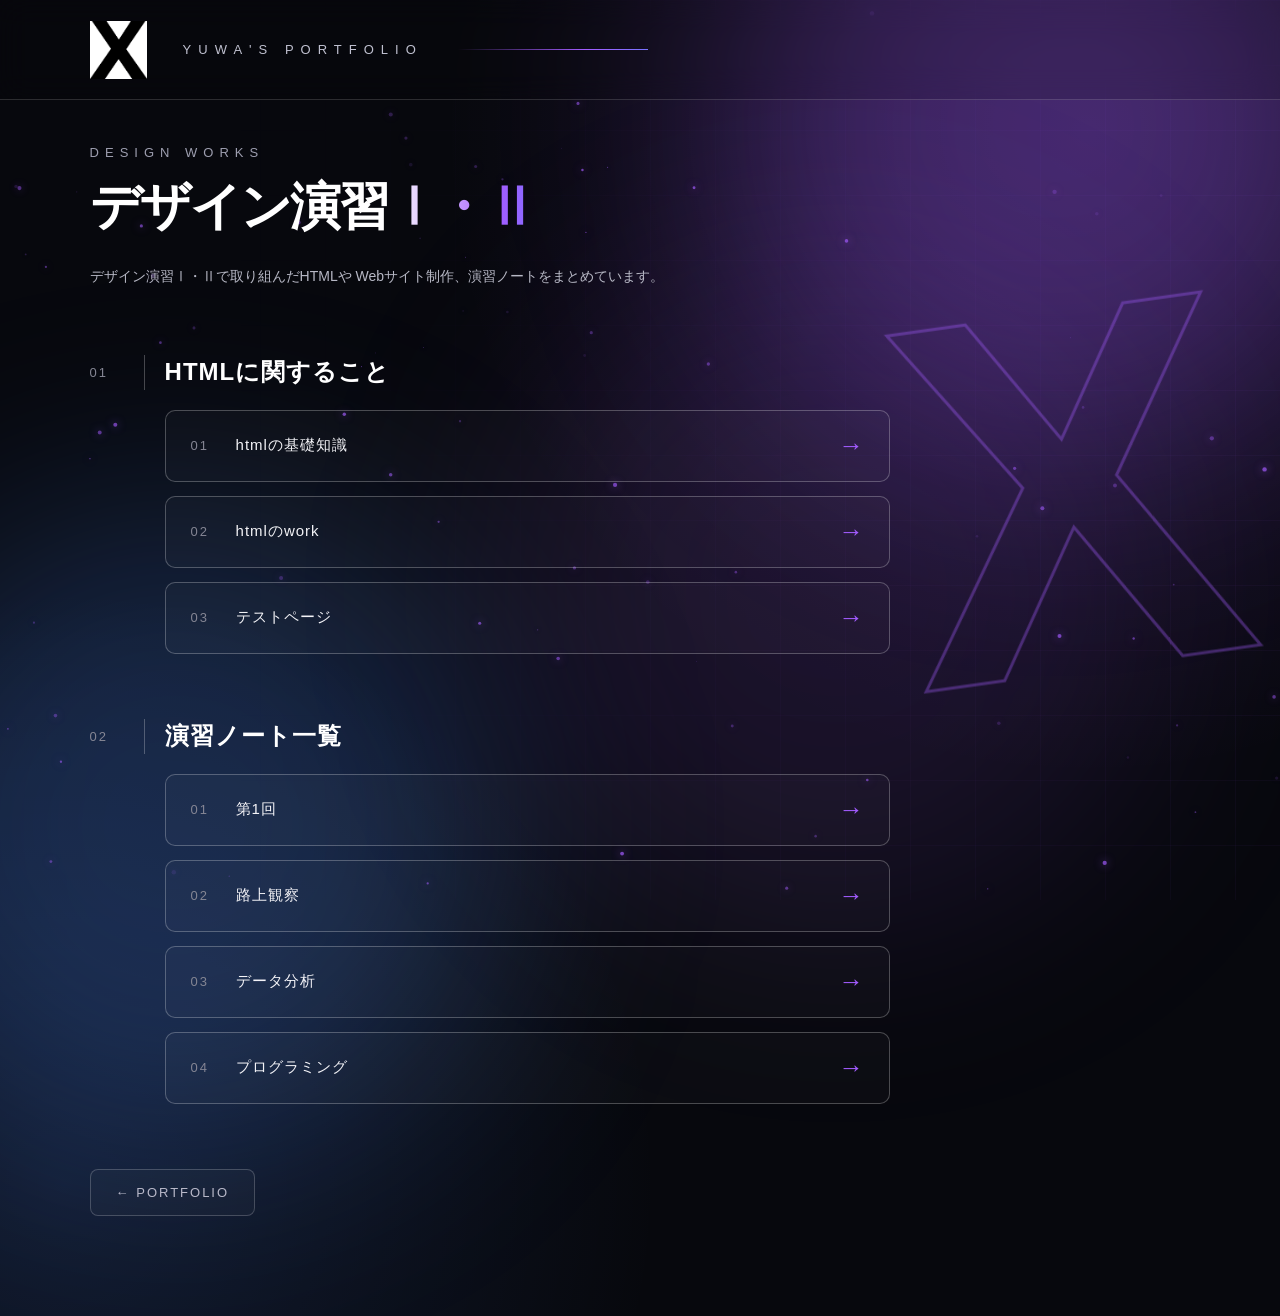
==== commit 2c0029a1: "変更５" ====
--- a/de12/index.html
+++ b/de12/index.html
@@ -17,6 +17,7 @@
 <body class="portfolio-home">
 
     <!-- 背景 -->
+
     <div class="aurora aurora-1"></div>
     <div class="aurora aurora-2"></div>
     <div class="aurora aurora-3"></div>
@@ -25,32 +26,53 @@
     <canvas id="particles"></canvas>
     <div class="big-x">X</div>
 
+
     <!-- ヘッダー -->
+
     <header class="sub-header">
 
         <a href="../index.html" class="home-logo">
+
             <img src="../images/0_XBlogo.png" alt="XBP">
+
         </a>
 
-        <div class="top-title">YUWA'S PORTFOLIO</div>
+        <div class="top-title" id="secret-trigger">
+
+            YUWA'S PORTFOLIO
+
+        </div>
 
         <div class="header-line"></div>
 
     </header>
 
+
     <!-- メイン -->
+
     <main class="sub-main">
 
-        <p class="sub-small-title">DESIGN WORKS</p>
+        <p class="sub-small-title">
+
+            DESIGN WORKS
+
+        </p>
 
         <h1 class="sub-page-title">
+
             デザイン演習<span>Ⅰ・Ⅱ</span>
+
         </h1>
 
         <p class="sub-description">
+
             デザイン演習Ⅰ・Ⅱで取り組んだHTMLや
             Webサイト制作、演習ノートをまとめています。
+
         </p>
+
+
+        <!-- HTMLに関すること -->
 
         <section class="portfolio-section">
 
@@ -92,6 +114,9 @@
 
         </section>
 
+
+        <!-- 演習ノート一覧 -->
+
         <section class="portfolio-section">
 
             <div class="section-heading">
@@ -141,48 +166,68 @@
         </section>
 
         <a href="../index.html" class="back-home">
+
             ← PORTFOLIO
+
         </a>
 
     </main>
 
+
     <!-- 隠しメニュー -->
-    <dialog id="secret-panel">
+
+    <dialog id="secret-panel" aria-labelledby="secret-title">
 
         <p class="secret-access">ACCESS GRANTED</p>
 
-        <h2 class="secret-heading">SECRET MODE</h2>
+        <h2 class="secret-heading" id="secret-title">
+
+            SECRET MODE
+
+        </h2>
 
         <p class="secret-description">
+
             隠しコマンドの入力に成功しました。<br>
             カラーテーマを選択してください。
+
         </p>
 
         <div class="secret-colors">
 
             <button class="secret-color-button" data-color="original">
+
                 <span style="--swatch:#a35cff"></span>
                 ORIGINAL
+
             </button>
 
             <button class="secret-color-button" data-color="ocean">
+
                 <span style="--swatch:#30b8ff"></span>
                 OCEAN
+
             </button>
 
             <button class="secret-color-button" data-color="crimson">
+
                 <span style="--swatch:#ff426b"></span>
                 CRIMSON
+
             </button>
 
             <button class="secret-color-button" data-color="gold">
+
                 <span style="--swatch:#d7a84b"></span>
                 GOLD
+
             </button>
 
             <button class="secret-color-button" data-color="emerald">
+
                 <span style="--swatch:#25cf91"></span>
                 EMERALD
+
             </button>
 
         </div>
@@ -191,22 +236,37 @@
 
     </dialog>
 
+
     <script>
 
+        // 基本設定
+
+        const body = document.body;
+
+        const panel = document.getElementById("secret-panel");
+
+        const reducedMotion = matchMedia(
+            "(prefers-reduced-motion: reduce)"
+        );
+
+        const validThemes = [
+            "original",
+            "ocean",
+            "crimson",
+            "gold",
+            "emerald"
+        ];
+
+
         // カラーテーマの復元
 
-        const body = document.body;
-        const panel = document.getElementById("secret-panel");
-
-        const validThemes = [
-            "original", "ocean", "crimson", "gold", "emerald"
-        ];
-
         function restoreTheme() {
 
             try {
 
-                const saved = localStorage.getItem("xbp-secret-theme");
+                const saved = localStorage.getItem(
+                    "xbp-secret-theme"
+                );
 
                 body.dataset.theme = validThemes.includes(saved)
                     ? saved
@@ -214,7 +274,7 @@
 
             } catch {
 
-                body.dataset.theme = "original";
+                body.dataset.theme ||= "original";
 
             }
 
@@ -223,42 +283,108 @@
         restoreTheme();
 
 
-        // 隠しコマンド
+        // 隠しメニューの解放
+
+        let keys = [];
+
+        let tapCount = 0;
+
+        let lastTap = 0;
+
+        function openSecret() {
+
+            keys = [];
+
+            tapCount = 0;
+
+            lastTap = 0;
+
+            if (!panel.open) {
+
+                panel.showModal();
+
+            }
+
+        }
+
+
+        // PC版の隠しコマンド
 
         const command = [
-            "ArrowUp",
-            "ArrowUp",
-            "ArrowDown",
-            "ArrowDown",
-            "ArrowLeft",
-            "ArrowRight",
-            "ArrowLeft",
-            "ArrowRight",
+
+            "arrowup",
+            "arrowup",
+            "arrowdown",
+            "arrowdown",
+            "arrowleft",
+            "arrowright",
+            "arrowleft",
+            "arrowright",
             "b",
             "a"
+
         ];
 
-        let keys = [];
-
         document.addEventListener("keydown", function(event) {
 
-            if (panel.open || event.repeat ||
-                event.ctrlKey || event.altKey || event.metaKey) {
-                return;
-            }
+            if (
+                panel.open ||
+                event.repeat ||
+                event.ctrlKey ||
+                event.altKey ||
+                event.metaKey ||
+                event.isComposing
+            ) return;
 
             keys.push(event.key.toLowerCase());
 
             keys = keys.slice(-command.length);
 
+            if (keys.join(",") === command.join(",")) {
+
+                event.preventDefault();
+
+                openSecret();
+
+            }
+
+        });
+
+
+        // スマホ版の隠しコマンド
+        // YUWA'S PORTFOLIOを7回タップ
+
+        const secretTrigger = document.getElementById(
+            "secret-trigger"
+        );
+
+        secretTrigger.style.touchAction = "manipulation";
+
+        secretTrigger.style.userSelect = "none";
+
+        secretTrigger.addEventListener("pointerup", function(event) {
+
             if (
-                keys.join(",") ===
-                command.join(",").toLowerCase()
-            ) {
-
-                keys = [];
-
-                panel.showModal();
+                panel.open ||
+                event.pointerType !== "touch" ||
+                !event.isPrimary
+            ) return;
+
+            const now = Date.now();
+
+            if (now - lastTap > 700) {
+
+                tapCount = 0;
+
+            }
+
+            tapCount++;
+
+            lastTap = now;
+
+            if (tapCount >= 7) {
+
+                openSecret();
 
             }
 
@@ -272,20 +398,22 @@
 
                 button.addEventListener("click", function() {
 
+                    if (!panel.open) return;
+
                     const theme = button.dataset.color;
 
                     body.dataset.theme = theme;
 
                     try {
+
                         localStorage.setItem(
                             "xbp-secret-theme",
                             theme
                         );
+
                     } catch {}
 
                     panel.close();
-
-                    keys = [];
 
                 });
 
@@ -299,12 +427,16 @@
 
                 panel.close();
 
-                keys = [];
-
             });
 
         panel.addEventListener("close", function() {
+
             keys = [];
+
+            tapCount = 0;
+
+            lastTap = 0;
+
         });
 
 
@@ -312,17 +444,29 @@
 
         const light = document.querySelector(".mouse-light");
 
-        document.addEventListener("mousemove", function(event) {
+        document.addEventListener("pointermove", function(event) {
+
+            if (
+                event.pointerType !== "mouse" ||
+                reducedMotion.matches
+            ) return;
 
             light.style.left = event.clientX + "px";
+
             light.style.top = event.clientY + "px";
+
             light.style.opacity = "1";
 
         });
 
-        document.documentElement.addEventListener("mouseleave", function() {
-            light.style.opacity = "0";
-        });
+        document.documentElement.addEventListener(
+            "pointerleave",
+            function() {
+
+                light.style.opacity = "0";
+
+            }
+        );
 
 
         // カードの発光
@@ -330,7 +474,12 @@
         document.querySelectorAll(".portfolio-item, .note-card")
             .forEach(function(card) {
 
-                card.addEventListener("mousemove", function(event) {
+                card.addEventListener("pointermove", function(event) {
+
+                    if (
+                        event.pointerType !== "mouse" ||
+                        reducedMotion.matches
+                    ) return;
 
                     const rect = card.getBoundingClientRect();
 
@@ -353,22 +502,28 @@
 
         document.addEventListener("click", function(event) {
 
-            if (panel.open || panel.contains(event.target)) {
-                return;
-            }
+            if (
+                panel.open ||
+                panel.contains(event.target) ||
+                reducedMotion.matches ||
+                !event.detail
+            ) return;
 
             const ripple = document.createElement("div");
 
             ripple.className = "secret-ripple";
 
             ripple.style.left = event.clientX + "px";
+
             ripple.style.top = event.clientY + "px";
 
             body.appendChild(ripple);
 
             setTimeout(function() {
+
                 ripple.remove();
-            }, 800);
+
+            }, 850);
 
         });
 
@@ -376,13 +531,17 @@
         // 背景の光の粒子
 
         const canvas = document.getElementById("particles");
+
         const ctx = canvas.getContext("2d");
 
         let particles = [];
 
+        let frameId = null;
+
         function resizeCanvas() {
 
             canvas.width = window.innerWidth;
+
             canvas.height = window.innerHeight;
 
             particles = [];
@@ -392,12 +551,19 @@
             for (let i = 0; i < count; i++) {
 
                 particles.push({
+
                     x: Math.random() * canvas.width,
+
                     y: Math.random() * canvas.height,
+
                     size: Math.random() * 2 + 0.3,
+
                     vx: (Math.random() - 0.5) * 0.4,
+
                     vy: (Math.random() - 0.5) * 0.4,
+
                     opacity: Math.random() * 0.6 + 0.1
+
                 });
 
             }
@@ -406,94 +572,157 @@
 
         function animateParticles() {
 
+            frameId = null;
+
+            if (!ctx) return;
+
             ctx.clearRect(0, 0, canvas.width, canvas.height);
+
+            if (
+                reducedMotion.matches ||
+                document.hidden
+            ) return;
 
             const color = getComputedStyle(body)
                 .getPropertyValue("--ar").trim();
 
             particles.forEach(function(p) {
 
-                p.x = (p.x + p.vx + canvas.width) % canvas.width;
-
-                p.y = (p.y + p.vy + canvas.height) % canvas.height;
+                p.x = (
+                    p.x + p.vx + canvas.width
+                ) % canvas.width;
+
+                p.y = (
+                    p.y + p.vy + canvas.height
+                ) % canvas.height;
 
                 ctx.beginPath();
 
-                ctx.arc(p.x, p.y, p.size, 0, Math.PI * 2);
+                ctx.arc(
+                    p.x,
+                    p.y,
+                    p.size,
+                    0,
+                    Math.PI * 2
+                );
 
                 ctx.fillStyle = `rgba(${color}, ${p.opacity})`;
 
                 ctx.shadowBlur = 8;
+
                 ctx.shadowColor = `rgb(${color})`;
 
                 ctx.fill();
 
             });
 
-            requestAnimationFrame(animateParticles);
+            frameId = requestAnimationFrame(animateParticles);
 
         }
 
+        function restartParticles() {
+
+            if (frameId !== null) {
+
+                cancelAnimationFrame(frameId);
+
+            }
+
+            animateParticles();
+
+        }
+
         resizeCanvas();
 
-        if (!matchMedia("(prefers-reduced-motion: reduce)").matches) {
-            animateParticles();
-        }
+        restartParticles();
 
         window.addEventListener("resize", resizeCanvas);
 
-
-        // ページ移動
-
-        document.querySelectorAll("a[href]").forEach(function(link) {
-
-            link.addEventListener("click", function(event) {
-
-                if (event.ctrlKey || event.metaKey ||
-                    event.shiftKey || event.altKey ||
-                    link.target === "_blank" ||
-                    link.origin !== location.origin ||
-                    matchMedia("(prefers-reduced-motion: reduce)").matches) {
-                    return;
-                }
-
-                event.preventDefault();
-
-                body.classList.add("page-exit");
-
-                setTimeout(function() {
-                    location.href = link.href;
-                }, 350);
+        document.addEventListener(
+            "visibilitychange",
+            restartParticles
+        );
+
+        reducedMotion.addEventListener(
+            "change",
+            restartParticles
+        );
+
+
+        // ページ移動時のアニメーション
+
+        let leaving = false;
+
+        document.querySelectorAll("a[href]")
+            .forEach(function(link) {
+
+                link.addEventListener("click", function(event) {
+
+                    if (
+                        event.defaultPrevented ||
+                        event.button !== 0 ||
+                        event.ctrlKey ||
+                        event.metaKey ||
+                        event.shiftKey ||
+                        event.altKey ||
+                        link.target === "_blank" ||
+                        link.origin !== location.origin ||
+                        reducedMotion.matches
+                    ) return;
+
+                    event.preventDefault();
+
+                    if (leaving) return;
+
+                    leaving = true;
+
+                    body.classList.add("page-exit");
+
+                    setTimeout(function() {
+
+                        location.href = link.href;
+
+                    }, 350);
+
+                });
 
             });
 
+
+        // ページ間のカラー共有
+
+        window.addEventListener("pageshow", function() {
+
+            body.classList.remove("page-exit");
+
+            leaving = false;
+
+            restoreTheme();
+
+            keys = [];
+
+            tapCount = 0;
+
+            lastTap = 0;
+
+            if (panel.open) {
+
+                panel.close();
+
+            }
+
         });
 
-
-        // カラーの共有
-
-        window.addEventListener("pageshow", function() {
-
-            body.classList.remove("page-exit");
-
-            restoreTheme();
-
-            keys = [];
-
-            if (panel.open) {
-                panel.close();
+        window.addEventListener("storage", function(event) {
+
+            if (event.key === "xbp-secret-theme") {
+
+                restoreTheme();
+
             }
 
         });
 
-        window.addEventListener("storage", function(event) {
-
-            if (event.key === "xbp-secret-theme") {
-                restoreTheme();
-            }
-
-        });
-
     </script>
 
 </body>
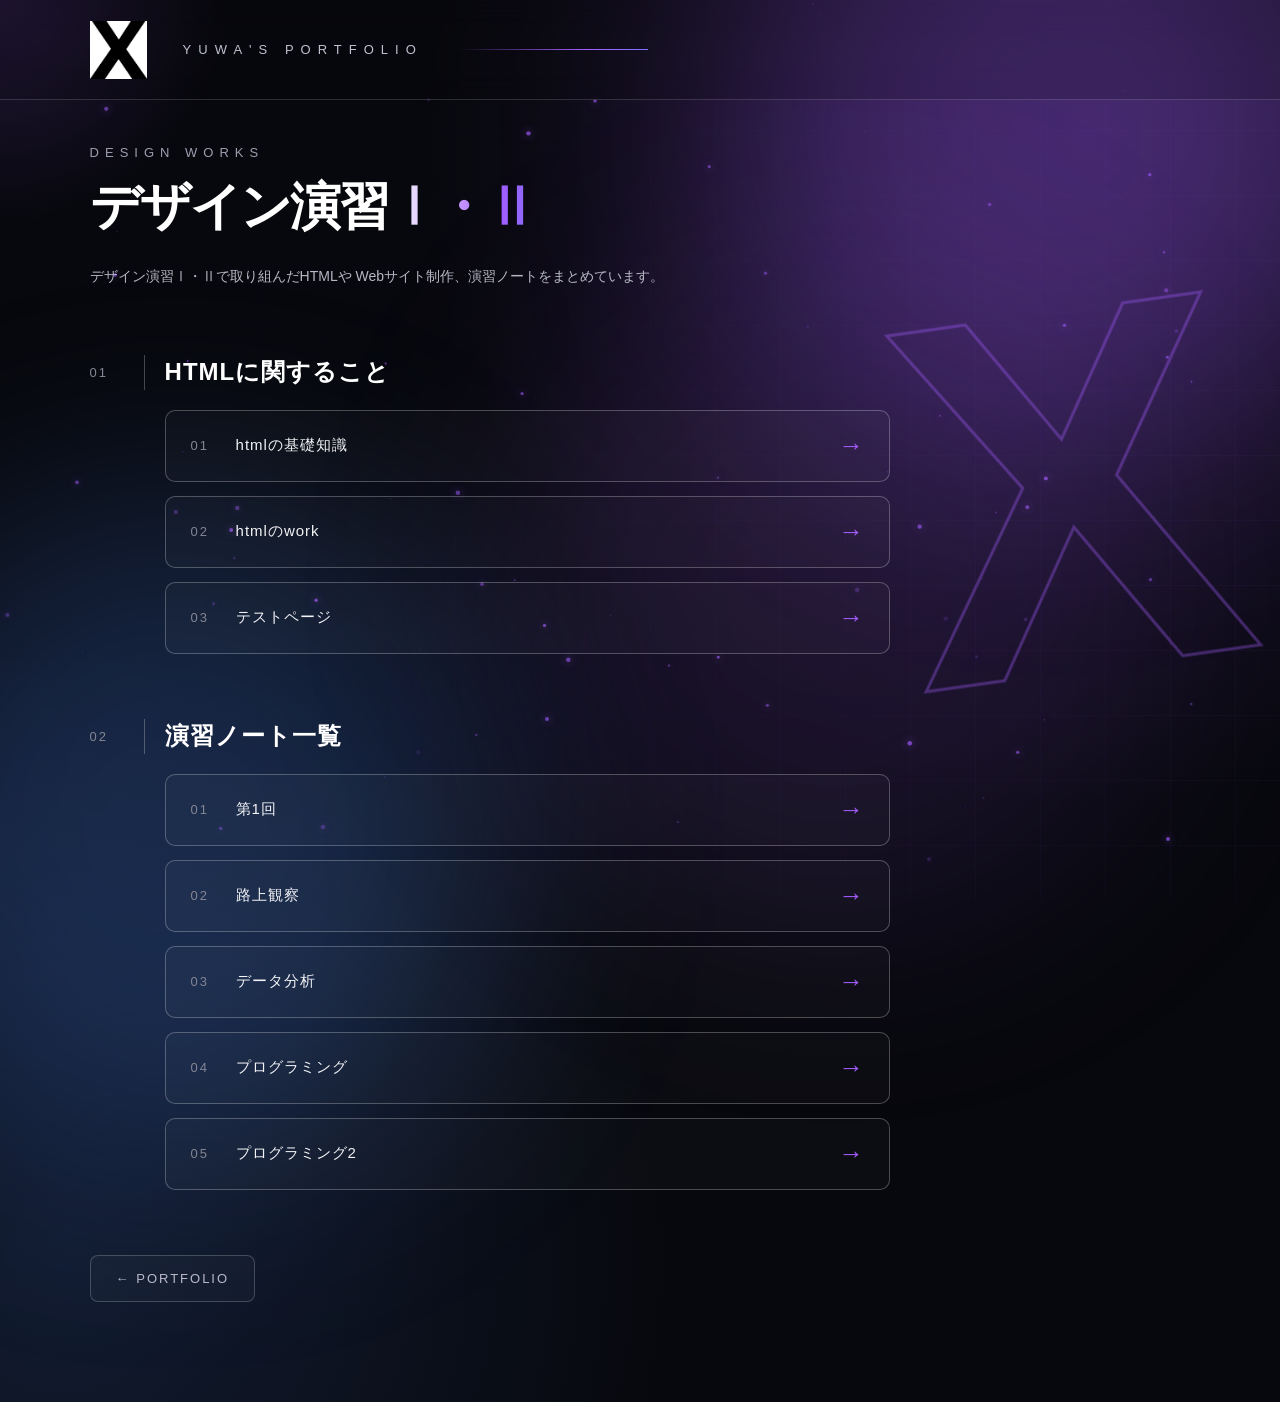
==== commit 34c9b5e8: "20261128課題" ====
--- a/de12/index.html
+++ b/de12/index.html
@@ -157,6 +157,15 @@
 
                     <span class="note-number">04</span>
                     <span class="note-title">プログラミング</span>
+                    <span class="note-arrow">→</span>
+
+                </a>
+
+
+                <a href="./5.html" target="_blank" rel="noopener" class="note-card">
+
+                    <span class="note-number">05</span>
+                    <span class="note-title">プログラミング2</span>
                     <span class="note-arrow">→</span>
 
                 </a>
